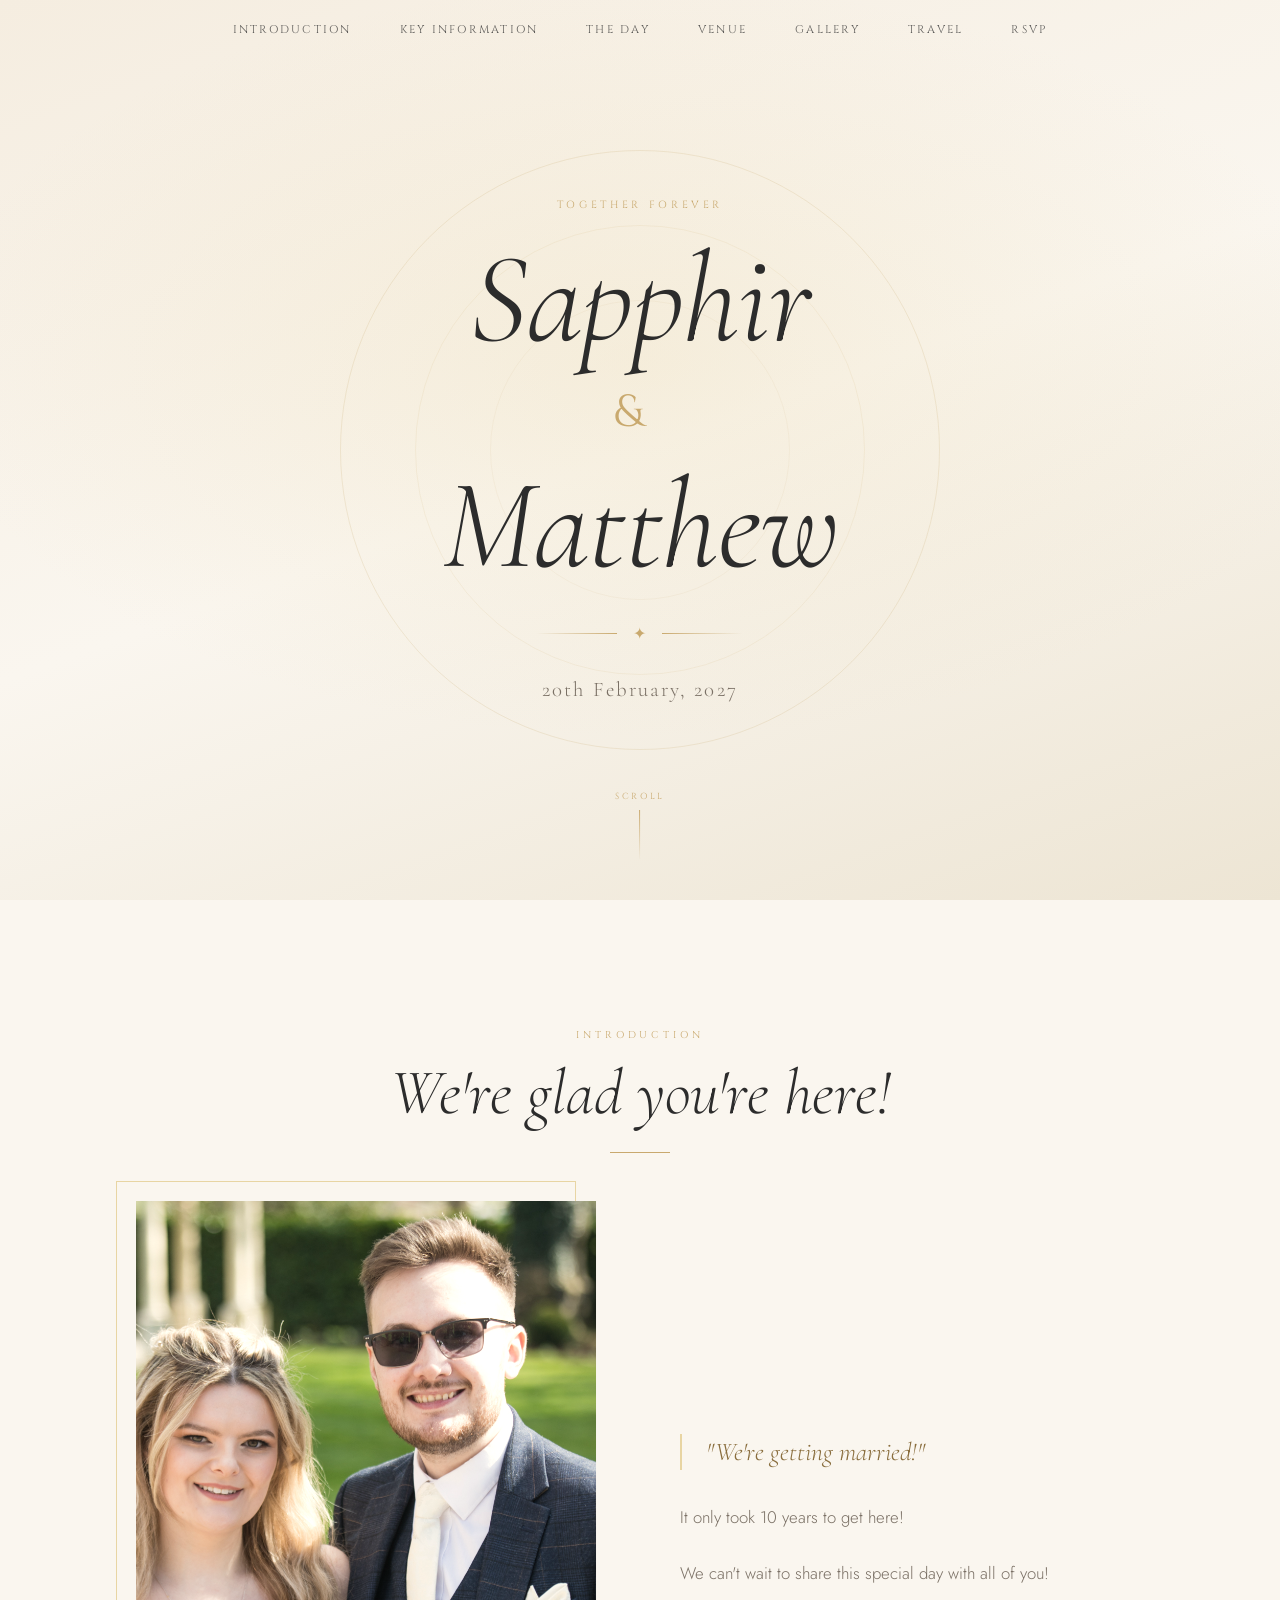
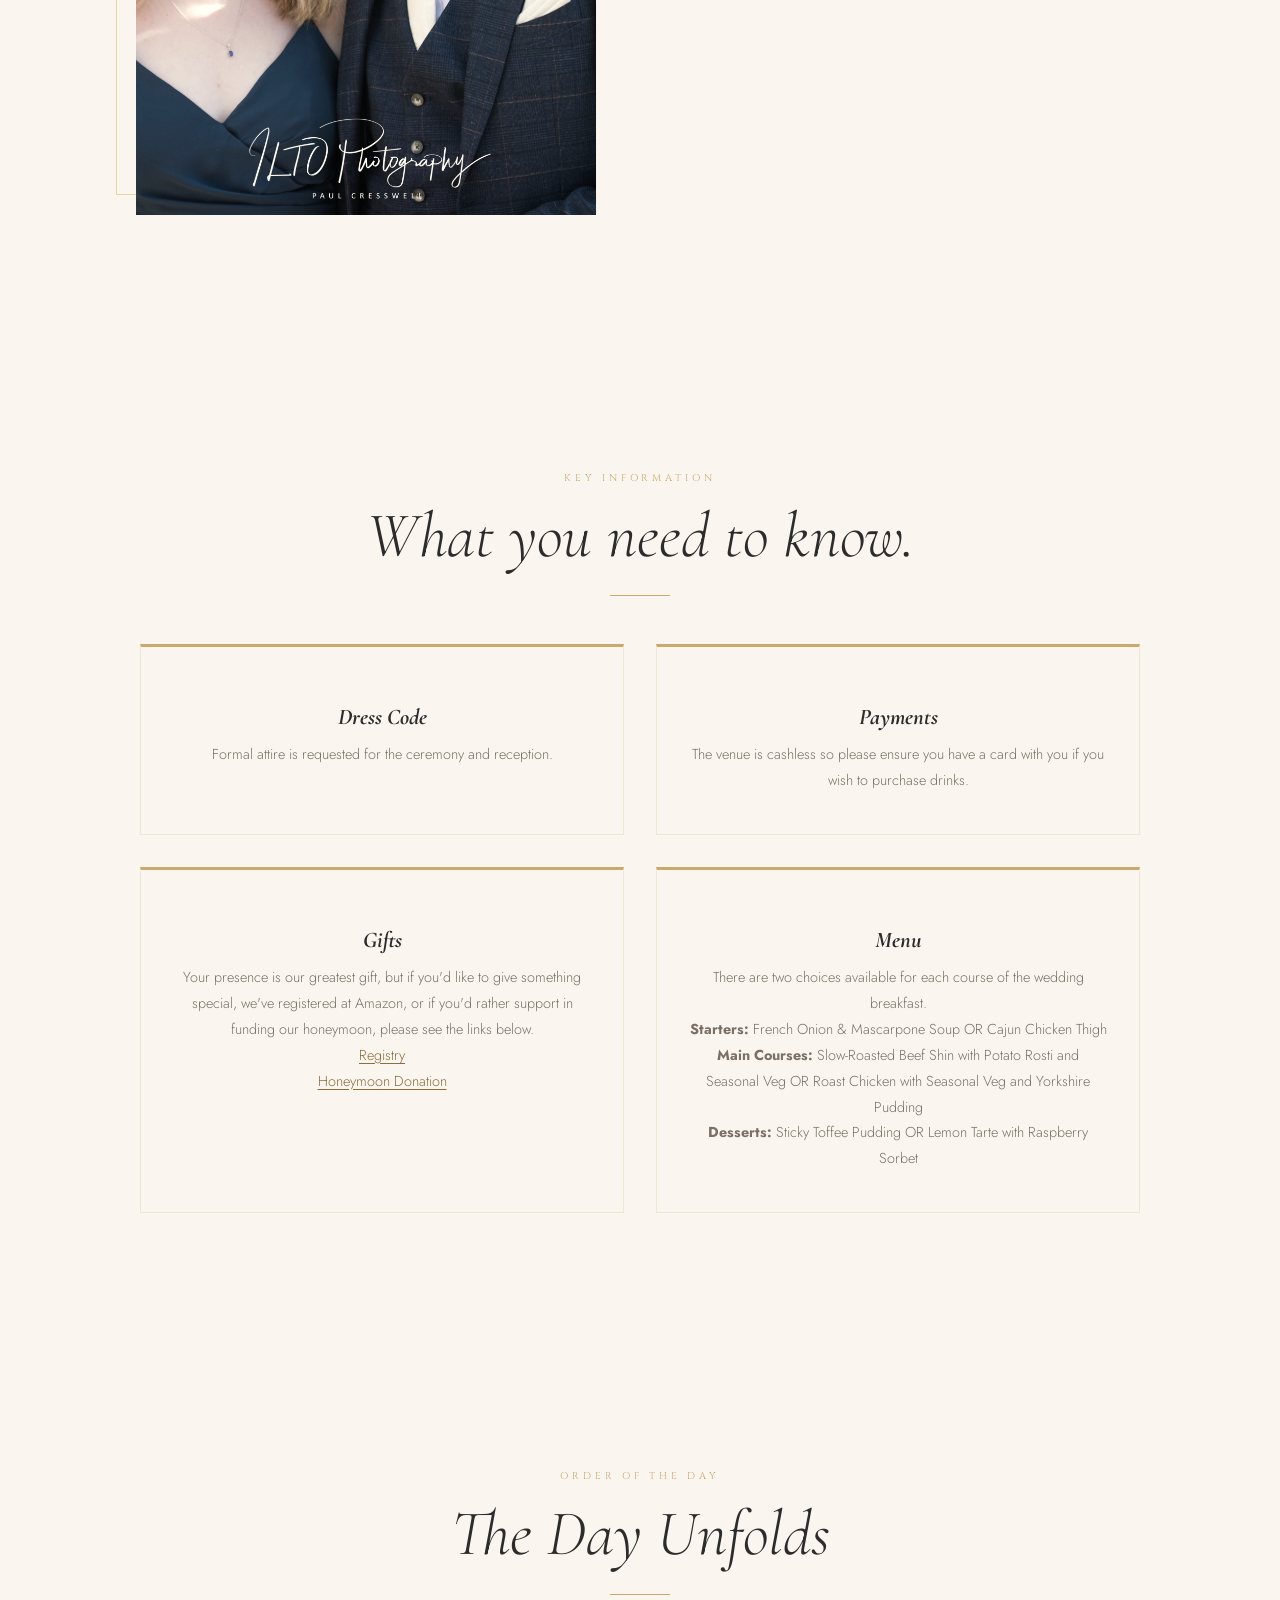
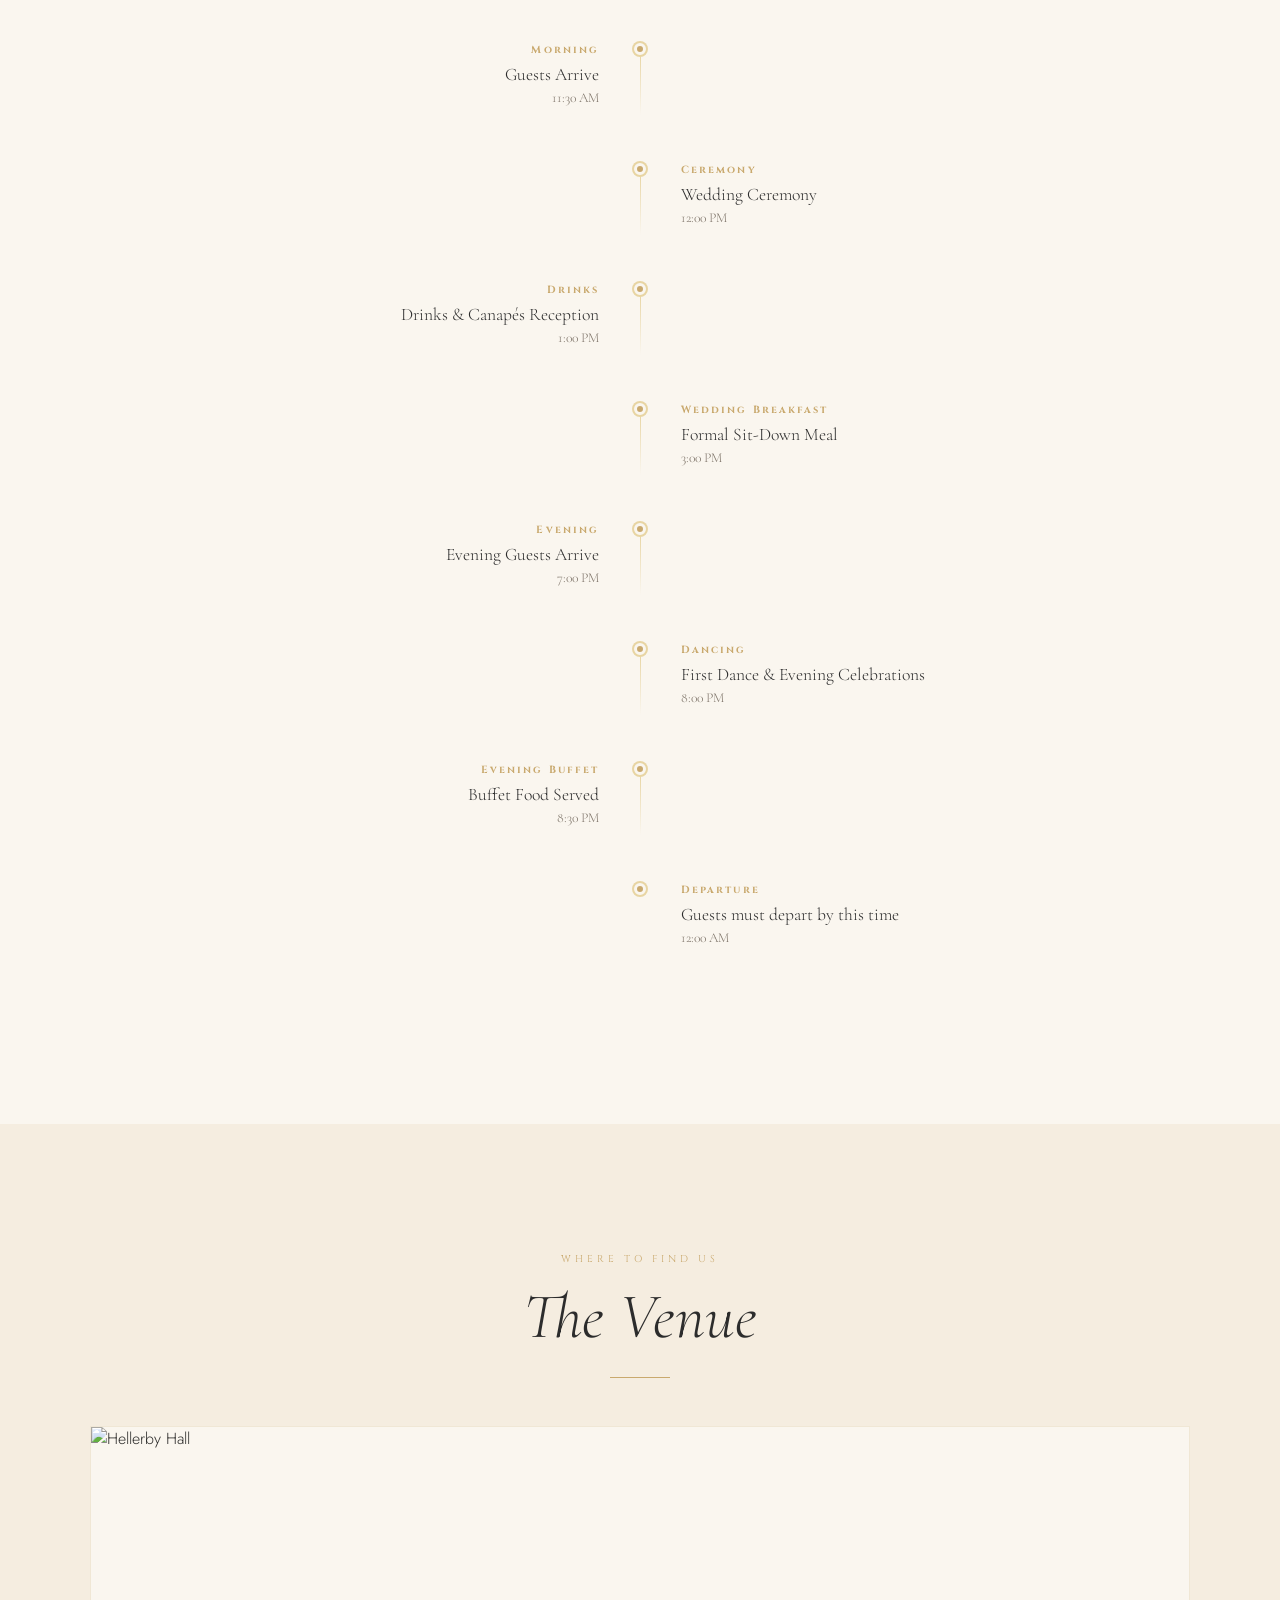
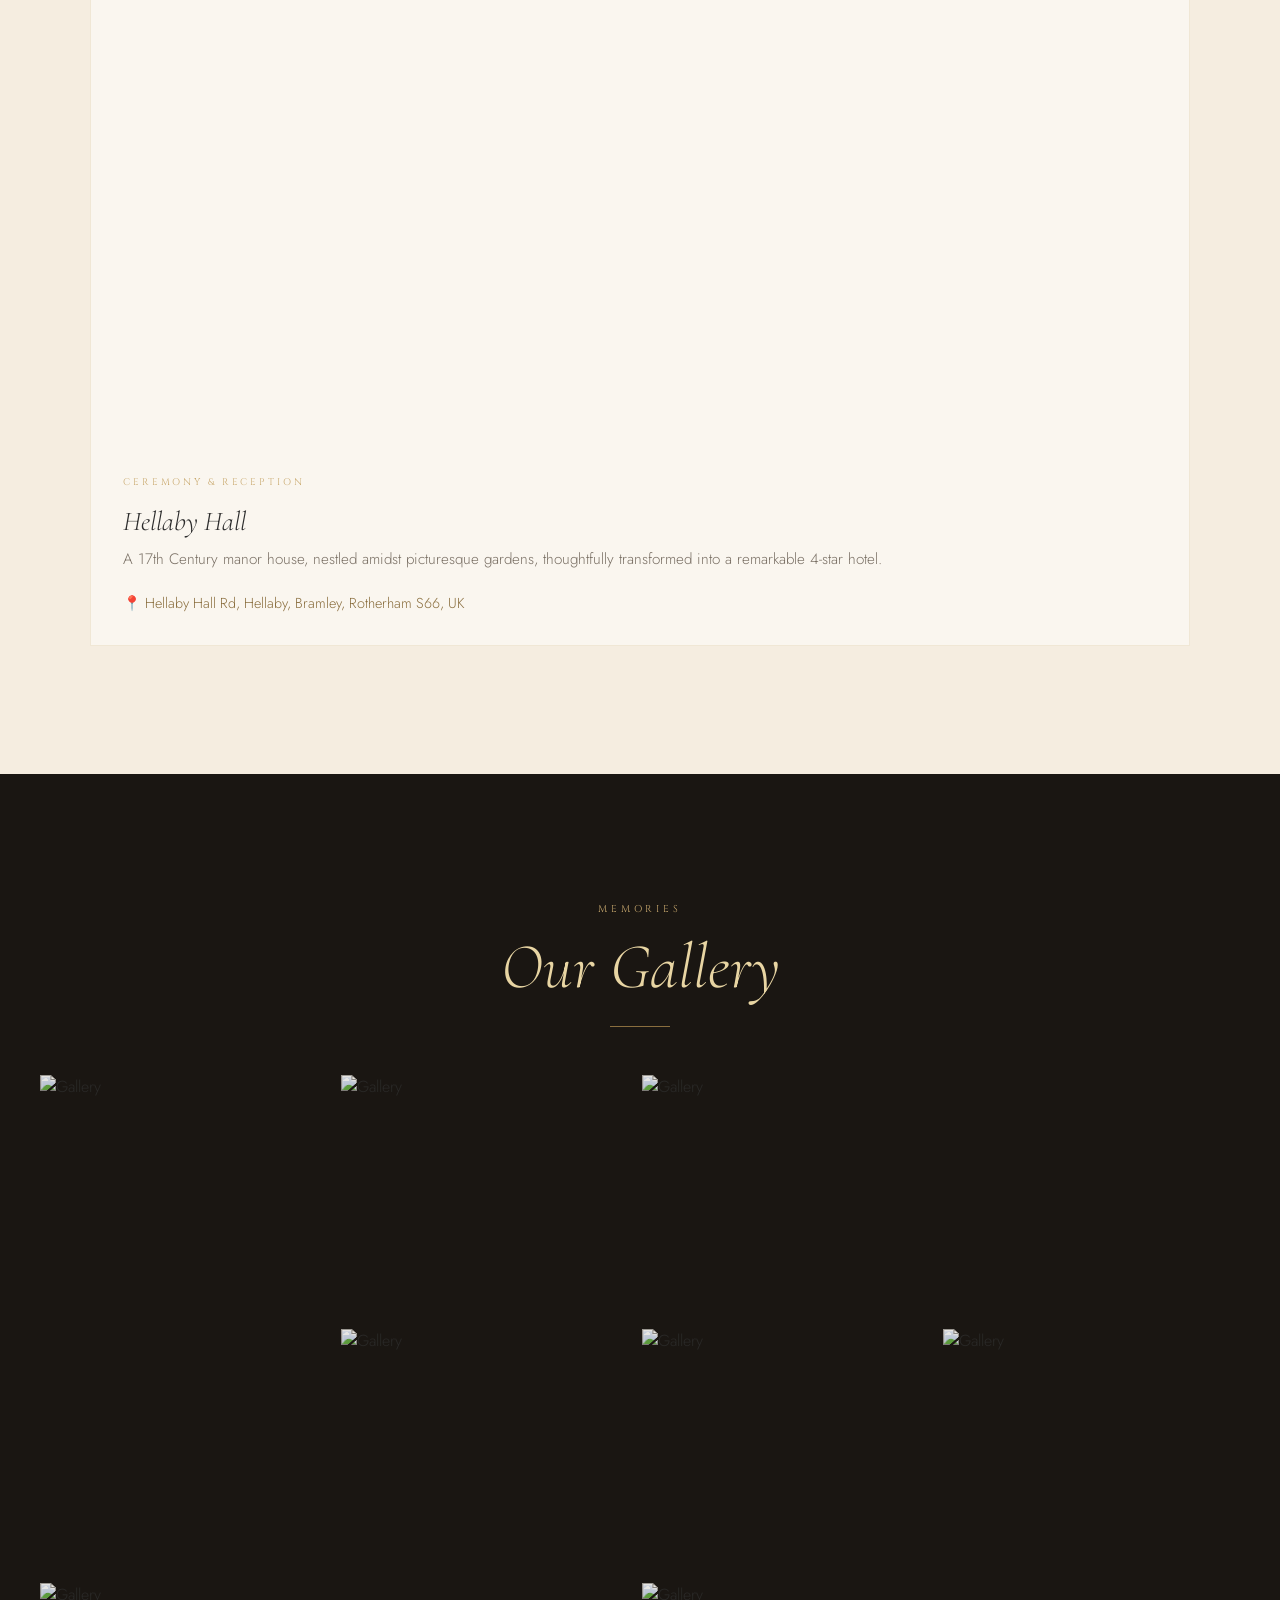
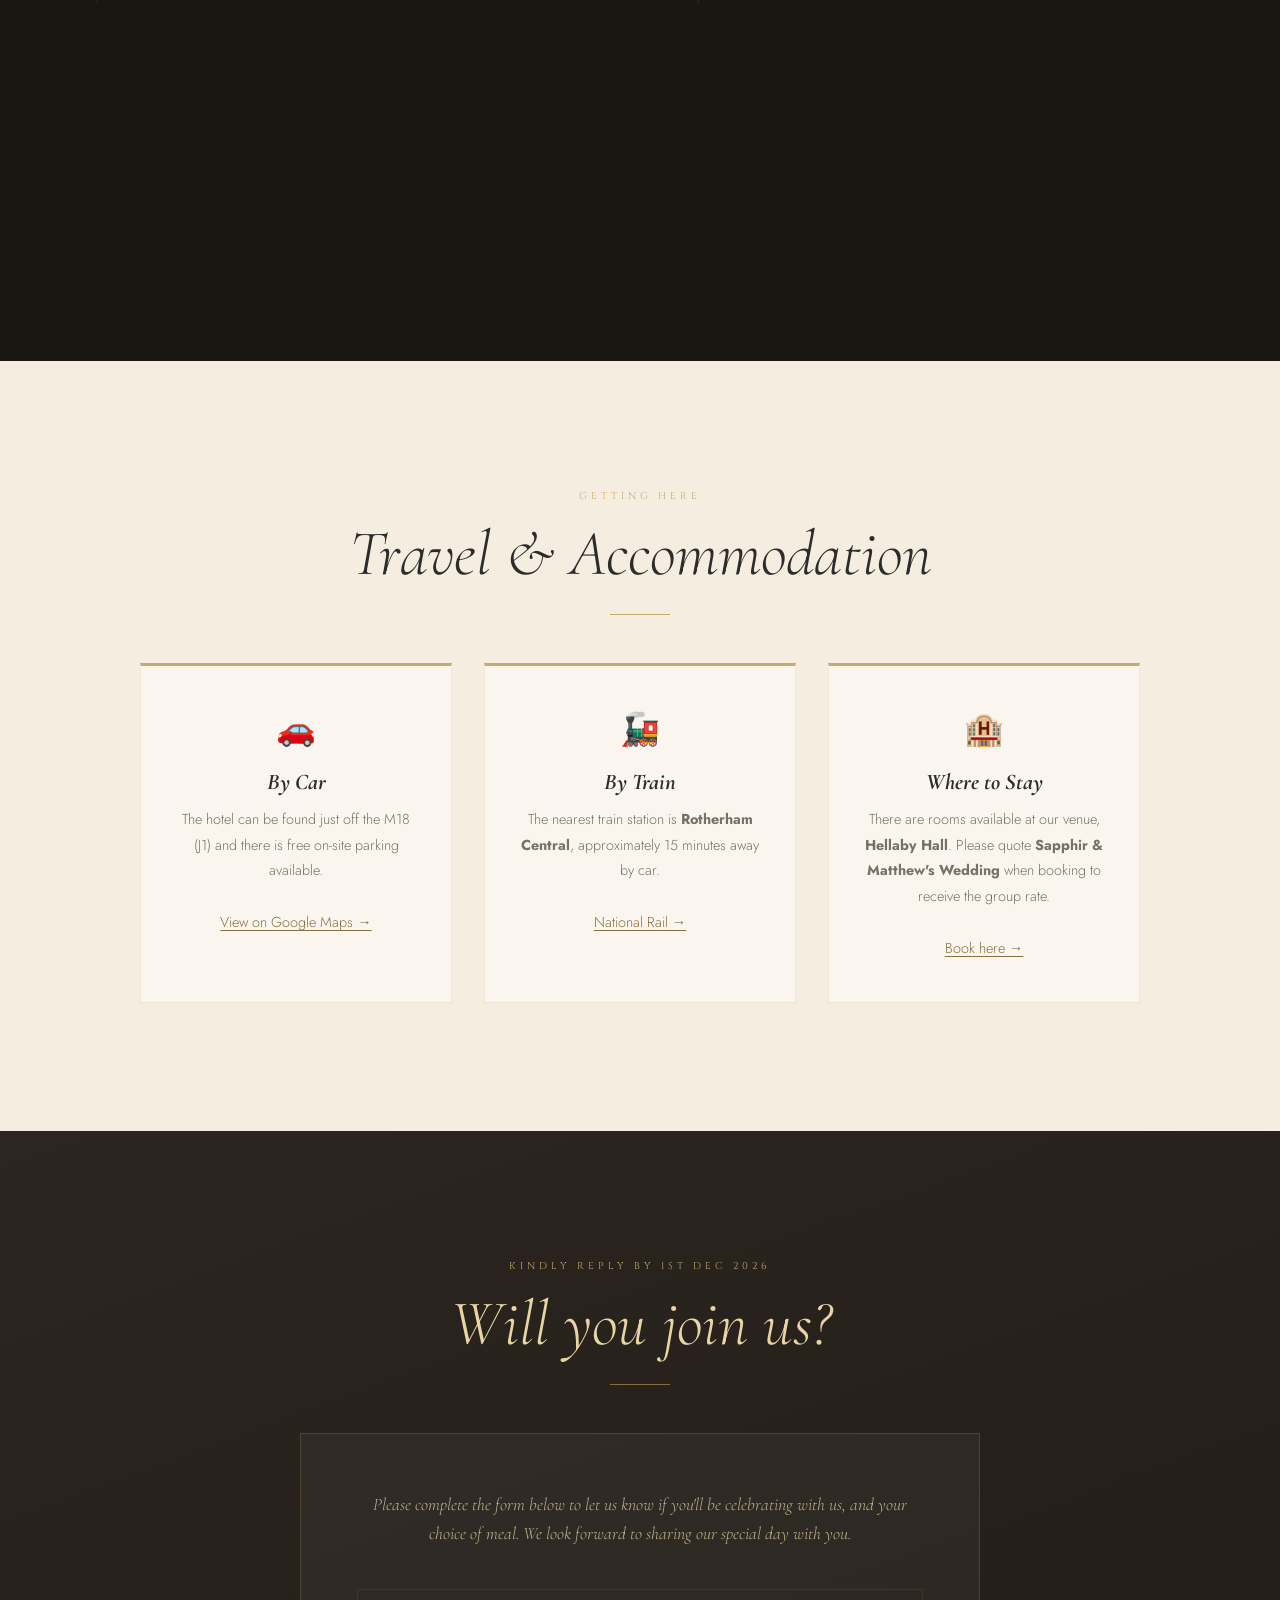
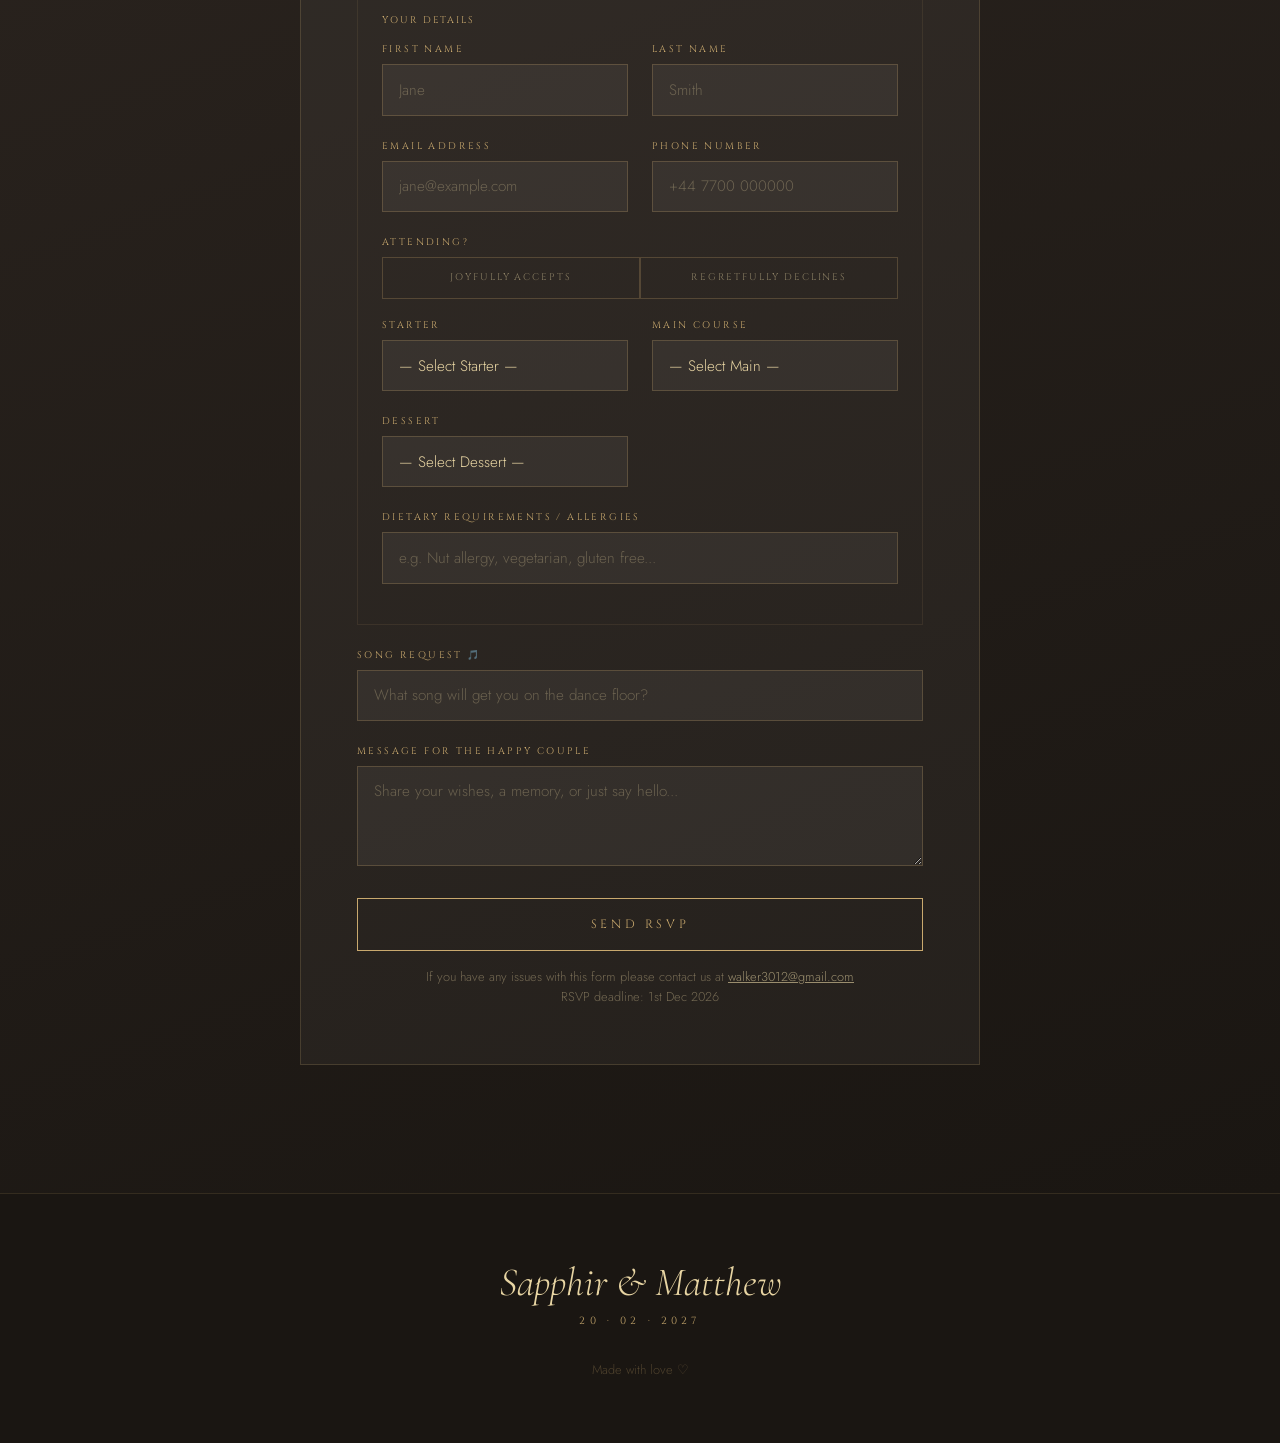
==== index.html @ 85a48ec3 "fix" ====
<!DOCTYPE html>
<html lang="en">
<head>
  <meta charset="UTF-8" />
  <meta name="viewport" content="width=device-width, initial-scale=1.0" />
  <title>Sapphir &amp; Matthew — Wedding Day</title>
  <link rel="preconnect" href="https://fonts.googleapis.com" />
  <link rel="preconnect" href="https://fonts.gstatic.com" crossorigin />
  <link href="https://fonts.googleapis.com/css2?family=Cormorant+Garamond:ital,wght@0,300;0,400;0,600;1,300;1,400&family=Cinzel:wght@400;600&family=Jost:wght@300;400&display=swap" rel="stylesheet" />
  <link rel="stylesheet" href="styles2.css" />
  <link rel="icon" type="image/png" href="images/favicon.png" />
  <script type="module" src="script2.js" defer></script>
</head>
<body>

<!-- Petal Canvas -->
<canvas id="petal-canvas"></canvas>

<!-- Lightbox -->
<div id="lightbox">
  <button id="lightbox-close">✕ Close</button>
  <img id="lightbox-img" src="" alt="" />
</div>

<!-- NAV -->
<nav id="main-nav">
  <a href="#intro">Introduction</a>
  <a href="#info">Key Information</a>
  <a href="#timeline">The Day</a>
  <a href="#venue">Venue</a>
  <a href="#gallery">Gallery</a>
  <a href="#travel">Travel</a>
  <a href="#rsvp">RSVP</a>
</nav>

<!-- HERO -->
<section id="hero">
  <div class="hero-bg"></div>
  <div class="hero-ornament"></div>
  <div class="hero-ornament"></div>
  <div class="hero-ornament"></div>
  <div class="hero-content">
    <p class="hero-date-tag">Together Forever</p>
    <h1 class="hero-names">
      Sapphir
      <span>&amp;</span>
      Matthew
    </h1>
    <div class="hero-divider"><span class="hero-divider-icon">✦</span></div>
    <p class="hero-date">20th February, 2027</p>
  </div>
  <div class="scroll-hint">
    <span>Scroll</span>
    <div class="scroll-line"></div>
  </div>
</section>

<!-- INTRODUCTION -->
<section id="intro">
  <span class="section-label reveal">Introduction</span>
  <h2 class="section-title reveal">We're glad you're here!</h2>
  <div class="section-rule reveal"></div>
  <div class="story-grid">
    <div class="story-image-wrap reveal">
      <img src="images/us.JPG" alt="Couple photo" />
    </div>
    <div class="story-text reveal">
      <blockquote class="story-quote">"We're getting married!"</blockquote>
      <p>It only took 10 years to get here!</p>
      <p>We can't wait to share this special day with all of you!</p>
    </div>
  </div>
</section>

<!-- KEY INFORMATION -->
<section id="info">
  <span class="section-label reveal">Key Information</span>
  <h2 class="section-title reveal">What you need to know.</h2>
  <div class="section-rule reveal"></div>

  <div class="info-cards2">
    <div class="info-card reveal">
      <span class="icon"></span>
      <h3>Dress Code</h3>
      <p>Formal attire is requested for the ceremony and reception.</p>
    </div>

    <div class="info-card reveal">
      <span class="icon"></span>
      <h3>Payments</h3>
      <p>The venue is cashless so please ensure you have a card with you if you wish to purchase drinks.</p>
    </div>

    <div class="info-card reveal">
      <span class="icon"></span>
      <h3>Gifts</h3>
      <p>Your presence is our greatest gift, but if you'd like to give something special, we've registered at Amazon, or if you'd rather support in funding our honeymoon, please see the links below.</p>
       <p><a href="/registry.html" class="registry-link">Registry</a></p>
       <p><a href="https://paypal.me/MathWalker" class="registry-link">Honeymoon Donation</a></p>
    </div>

    <div class="info-card reveal">
      <span class="icon"></span>
      <h3>Menu</h3>
      <p>There are two choices available for each course of the wedding breakfast.</p>
      <p><strong>Starters:</strong> French Onion & Mascarpone Soup OR Cajun Chicken Thigh</p>
      <p><strong>Main Courses:</strong> Slow-Roasted Beef Shin with Potato Rosti and Seasonal Veg OR Roast Chicken with Seasonal Veg and Yorkshire Pudding</p>
      <p><strong>Desserts:</strong> Sticky Toffee Pudding OR Lemon Tarte with Raspberry Sorbet</p>
    </div>
  </div>
</section>

<!-- TIMELINE / ORDER OF THE DAY -->
<section id="timeline">
  <span class="section-label reveal">Order of the Day</span>
  <h2 class="section-title reveal">The Day Unfolds</h2>
  <div class="section-rule reveal"></div>
  <div class="timeline-wrap">

    <div class="timeline-item reveal">
      <div class="tl-content">
        <h3>Morning</h3>
        <p>Guests Arrive</p>
        <p class="tl-time">11:30 AM</p>
      </div>
      <div class="tl-center"><div class="tl-dot"></div><div class="tl-line"></div></div>
      <div class="tl-empty"></div>
    </div>

    <div class="timeline-item reveal">
      <div class="tl-empty"></div>
      <div class="tl-center"><div class="tl-dot"></div><div class="tl-line"></div></div>
      <div class="tl-content">
        <h3>Ceremony</h3>
        <p>Wedding Ceremony</p>
        <p class="tl-time">12:00 PM</p>
      </div>
    </div>

    <div class="timeline-item reveal">
      <div class="tl-content">
        <h3>Drinks</h3>
        <p>Drinks &amp; Canapés Reception</p>
        <p class="tl-time">1:00 PM</p>
      </div>
      <div class="tl-center"><div class="tl-dot"></div><div class="tl-line"></div></div>
      <div class="tl-empty"></div>
    </div>

    <div class="timeline-item reveal">
      <div class="tl-empty"></div>
      <div class="tl-center"><div class="tl-dot"></div><div class="tl-line"></div></div>
      <div class="tl-content">
        <h3>Wedding Breakfast</h3>
        <p>Formal Sit-Down Meal</p>
        <p class="tl-time">3:00 PM</p>
      </div>
    </div>

    <div class="timeline-item reveal">
      <div class="tl-content">
        <h3>Evening</h3>
        <p>Evening Guests Arrive</p>
        <p class="tl-time">7:00 PM</p>
      </div>
      <div class="tl-center"><div class="tl-dot"></div><div class="tl-line"></div></div>
      <div class="tl-empty"></div>
    </div>

    <div class="timeline-item reveal">
      <div class="tl-empty"></div>
      <div class="tl-center"><div class="tl-dot"></div><div class="tl-line"></div></div>
      <div class="tl-content">
        <h3>Dancing</h3>
        <p>First Dance &amp; Evening Celebrations</p>
        <p class="tl-time">8:00 PM</p>
      </div>
    </div>

    <div class="timeline-item reveal">
      <div class="tl-content">
        <h3>Evening Buffet</h3>
        <p>Buffet Food Served</p>
        <p class="tl-time">8:30 PM</p>
      </div>
      <div class="tl-center"><div class="tl-dot"></div><div class="tl-line"></div></div>
      <div class="tl-empty"></div>
    </div>

    <div class="timeline-item reveal">
      <div class="tl-empty"></div>
      <div class="tl-center"><div class="tl-dot"></div></div>
      <div class="tl-content">
        <h3>Departure</h3>
        <p>Guests must depart by this time</p>
        <p class="tl-time">12:00 AM</p>
      </div>
    </div>

  </div>
</section>

<!-- VENUE -->
<section id="venue">
  <span class="section-label reveal">Where to Find Us</span>
  <h2 class="section-title reveal">The Venue</h2>
  <div class="section-rule reveal"></div>
  <div class="venue-grid">
    <div class="venue-card reveal">
      <img src="https://static.wixstatic.com/media/e95dd4_90025728590f47f1a8082e63bdbc4568~mv2.jpg/v1/fill/w_735,h_1406,al_c,q_85,usm_0.66_1.00_0.01,enc_avif,quality_auto/e95dd4_90025728590f47f1a8082e63bdbc4568~mv2.jpg" alt="Hellerby Hall" />
      <div class="venue-card-body">
        <span class="venue-tag">Ceremony &amp; Reception</span>
        <h3>Hellaby Hall</h3>
        <p>A 17th Century manor house, nestled amidst picturesque gardens, thoughtfully transformed into a remarkable 4-star hotel.</p>
        <div class="venue-address">📍 Hellaby Hall Rd, Hellaby, Bramley, Rotherham S66, UK</div>
      </div>
    </div>
  </div>
</section>


<!-- GALLERY -->
<section id="gallery">
  <span class="section-label reveal">Memories</span>
  <h2 class="section-title reveal">Our Gallery</h2>
  <div class="section-rule reveal" style="background:var(--gold-dark);"></div>
  <div class="gallery-grid">
    <div class="gallery-item tall" data-src="https://images.unsplash.com/photo-1519741347686-c1e0aadf4611?w=800&q=85">
      <img src="https://images.unsplash.com/photo-1519741347686-c1e0aadf4611?w=600&q=75" alt="Gallery" loading="lazy" />
    </div>
    <div class="gallery-item" data-src="https://images.unsplash.com/photo-1465495976277-4387d4b0b4c6?w=800&q=85">
      <img src="https://images.unsplash.com/photo-1465495976277-4387d4b0b4c6?w=400&q=75" alt="Gallery" loading="lazy" />
    </div>
    <div class="gallery-item wide" data-src="https://images.unsplash.com/photo-1522673607200-164d1b6ce486?w=1000&q=85">
      <img src="https://images.unsplash.com/photo-1522673607200-164d1b6ce486?w=700&q=75" alt="Gallery" loading="lazy" />
    </div>
    <div class="gallery-item" data-src="https://images.unsplash.com/photo-1511285560929-80b456fea0bc?w=800&q=85">
      <img src="https://images.unsplash.com/photo-1511285560929-80b456fea0bc?w=400&q=75" alt="Gallery" loading="lazy" />
    </div>
    <div class="gallery-item" data-src="https://images.unsplash.com/photo-1537633552985-df8429e8048b?w=800&q=85">
      <img src="https://images.unsplash.com/photo-1537633552985-df8429e8048b?w=400&q=75" alt="Gallery" loading="lazy" />
    </div>
    <div class="gallery-item tall" data-src="https://images.unsplash.com/photo-1529636798458-92182e662485?w=800&q=85">
      <img src="https://images.unsplash.com/photo-1529636798458-92182e662485?w=600&q=75" alt="Gallery" loading="lazy" />
    </div>
    <div class="gallery-item wide" data-src="https://images.unsplash.com/photo-1606216794074-735e91aa2c92?w=1000&q=85">
      <img src="https://images.unsplash.com/photo-1606216794074-735e91aa2c92?w=700&q=75" alt="Gallery" loading="lazy" />
    </div>
    <div class="gallery-item" data-src="https://images.unsplash.com/photo-1550005809-91ad75fb315f?w=800&q=85">
      <img src="https://images.unsplash.com/photo-1550005809-91ad75fb315f?w=400&q=75" alt="Gallery" loading="lazy" />
    </div>
  </div>
</section>

<!-- TRAVEL & STAY -->
<section id="travel">
  <span class="section-label reveal">Getting Here</span>
  <h2 class="section-title reveal">Travel &amp; Accommodation</h2>
  <div class="section-rule reveal"></div>
  <div class="info-cards">
    <div class="info-card reveal">
      <span class="icon">🚗</span>
      <h3>By Car</h3>
      <p>The hotel can be found just off the M18 (J1) and there is free on-site parking available.</p>
      <p><br /><a href="https://maps.app.goo.gl/EjJSj2B9nMqCHKqh7" target="_blank" rel="noopener noreferrer">View on Google Maps →</a></p>
    </div>
    <div class="info-card reveal">
      <span class="icon">🚂</span>
      <h3>By Train</h3>
      <p>The nearest train station is <strong>Rotherham Central</strong>, approximately 15 minutes away by car.</p>
      <p><br /><a href="https://www.nationalrail.co.uk/" target="_blank" rel="noopener noreferrer">National Rail →</a></p>
    </div>
    <div class="info-card reveal">
      <span class="icon">🏨</span>
      <h3>Where to Stay</h3>
      <p>There are rooms available at our venue, <strong>Hellaby Hall</strong>. Please quote <strong>Sapphir &amp; Matthew's Wedding</strong> when booking to receive the group rate.</p>
      <p><br /><a href="https://www.hellabyhallhotel.co.uk/" target="_blank" rel="noopener noreferrer">Book here →</a></p>
    </div>
  </div>
</section>

<!-- RSVP -->
<section id="rsvp">
  <span class="section-label reveal">Kindly Reply By 1st Dec 2026</span>
  <h2 class="section-title reveal">Will you join us?</h2>
  <div class="section-rule reveal" style="background:var(--gold-dark);"></div>

  <div class="rsvp-form-wrap reveal">
    <p class="rsvp-intro">Please complete the form below to let us know if you'll be celebrating with us, and your choice of meal. We look forward to sharing our special day with you.</p>

    <!-- SUCCESS MESSAGE (shown after submit) -->
    <div id="rsvp-success">
      <h3>Thank you so much!</h3>
      <p>Your RSVP has been received. We cannot wait to celebrate with you.<br /><br />We'll be in touch with any further details closer to the day.</p>
    </div>

    <!--
      =====================================================================
      FORMSPREE SETUP
      =====================================================================
    -->
    <form id="rsvp-form" action="https://formspree.io/f/mojnnevz" method="POST">

      <!-- Primary Guest -->
      <div class="guest-rows" id="guest-rows">
        <div class="guest-row" id="guest-1">
          <p class="guest-row-title">YOUR DETAILS</p>
          <div class="form-row">
            <div class="form-group">
              <label for="first_name">First Name</label>
              <input type="text" id="first_name" name="first_name" placeholder="Jane" required />
            </div>
            <div class="form-group">
              <label for="last_name">Last Name</label>
              <input type="text" id="last_name" name="last_name" placeholder="Smith" required />
            </div>
          </div>

          <div class="form-row">
            <div class="form-group">
              <label for="email">Email Address</label>
              <input type="email" id="email" name="email" placeholder="jane@example.com" required />
            </div>
            <div class="form-group">
              <label for="phone">Phone Number</label>
              <input type="tel" id="phone" name="phone" placeholder="+44 7700 000000" />
            </div>
          </div>

          <div class="form-group" style="margin-bottom:1.25rem;">
            <label>Attending?</label>
            <div class="radio-group">
              <input type="radio" id="attending_yes" name="attending" value="Yes" required />
              <label for="attending_yes">Joyfully Accepts</label>
              <input type="radio" id="attending_no" name="attending" value="No" />
              <label for="attending_no">Regretfully Declines</label>
            </div>
          </div>

          <div class="form-row" id="meal-section-1">
            <div class="form-group">
              <label for="starter_1">Starter</label>
              <select id="starter_1" name="guest_1_starter">
                <option value="">— Select Starter —</option>
                <option value="Soup">French Onion & Mascarpone Soup</option>
                <option value="Prawn">Cajun Chicken Thigh</option>
              </select>
            </div>
            <div class="form-group">
              <label for="main_1">Main Course</label>
              <select id="main_1" name="guest_1_main">
                <option value="">— Select Main —</option>
                <option value="Beef">Slow-Roasted Beef Shin with Potato Rosti and Seasonal Veg</option>
                <option value="Chicken">Roast Chicken with Seasonal Veg and Yorkshire Pudding</option>
              </select>
            </div>
            <div class="form-group">
              <label for="dessert_1">Dessert</label>
              <select id="dessert_1" name="guest_1_dessert">
                <option value="">— Select Dessert —</option>
                <option value="Sticky Toffe Pudding">Sticky Toffee Pudding</option>
                <option value="Trio of Desserts">Trio of Desserts</option>
              </select>
            </div>
          </div>

          <div class="form-group" style="margin-bottom:1rem;">
            <label for="dietary_1">Dietary Requirements / Allergies</label>
            <input type="text" id="dietary_1" name="guest_1_dietary" placeholder="e.g. Nut allergy, vegetarian, gluten free..." />
          </div>
        </div>
      </div>

      <!-- Add Another Guest   
      <button type="button" class="btn-add-guest" id="btn-add-guest">+ Add Additional Guest</button>  -->

      <!-- Additional info -->
      <div class="form-group" style="margin-bottom:1.5rem;">
        <label for="song">Song Request 🎵</label>
        <input type="text" id="song" name="song_request" placeholder="What song will get you on the dance floor?" />
      </div>

      <div class="form-group" style="margin-bottom:2rem;">
        <label for="message">Message for the Happy Couple</label>
        <textarea id="message" name="message" placeholder="Share your wishes, a memory, or just say hello..."></textarea>
      </div>

      <button type="submit" class="submit-btn"><span>Send RSVP</span></button>
      <p class="form-note">
        If you have any issues with this form please contact us at <a href="mailto:walker3012@gmail.com">walker3012@gmail.com</a><br />
        RSVP deadline: 1st Dec 2026
      </p>
    </form>
  </div>
</section>

<!-- FOOTER -->
<footer>
  <p class="footer-names">Sapphir &amp; Matthew</p>
  <p class="footer-date">20 · 02 · 2027</p>
  <p>Made with love ♡</p>
</footer>

</body>
</html>
---- styles2.css ----
/* ============================================================
       CSS VARIABLES & RESET
    ============================================================ */
    :root {
      --gold: #c9a96e;
      --gold-light: #e8d5a3;
      --gold-dark: #8a6e3e;
      --cream: #faf6ef;
      --ivory: #f5ede0;
      --charcoal: #2c2c2c;
      --warm-grey: #7a7065;
      --blush: #e8c9b8;
      --petal: #d4a8a8;
      --deep: #1a1612;
    }
    *, *::before, *::after { box-sizing: border-box; margin: 0; padding: 0; }
    html { scroll-behavior: smooth; }
    body {
      background: var(--cream);
      color: var(--charcoal);
      font-family: 'Jost', sans-serif;
      font-weight: 300;
      overflow-x: hidden;
    }
    ::selection { background: var(--gold-light); color: var(--deep); }

    /* ============================================================
       CANVAS PETAL OVERLAY
    ============================================================ */
    #petal-canvas {
      position: fixed;
      top: 0; left: 0;
      width: 100%; height: 100%;
      pointer-events: none;
      z-index: 0;
      opacity: 0.45;
    }

    /* ============================================================
       NAV
    ============================================================ */
    nav {
      position: fixed;
      top: 0; left: 0; right: 0;
      z-index: 100;
      display: flex;
      justify-content: center;
      align-items: center;
      gap: 3rem;
      padding: 1.4rem 2rem;
      transition: background 0.4s, backdrop-filter 0.4s;
    }
    nav.scrolled {
      background: rgba(250, 246, 239, 0.92);
      backdrop-filter: blur(12px);
      border-bottom: 1px solid rgba(201, 169, 110, 0.25);
    }
    nav a {
      font-family: 'Cinzel', serif;
      font-size: 0.7rem;
      letter-spacing: 0.2em;
      text-transform: uppercase;
      color: var(--charcoal);
      text-decoration: none;
      opacity: 0.75;
      transition: opacity 0.3s, color 0.3s;
    }
    nav a:hover { opacity: 1; color: var(--gold-dark); }

    /* ============================================================
       HERO
    ============================================================ */
    #hero {
      position: relative;
      height: 100vh;
      display: flex;
      flex-direction: column;
      align-items: center;
      justify-content: center;
      overflow: hidden;
    }
    .hero-bg {
      position: absolute;
      inset: 0;
      background:
        radial-gradient(ellipse 80% 60% at 50% 40%, rgba(232, 213, 163, 0.25) 0%, transparent 70%),
        linear-gradient(160deg, var(--ivory) 0%, var(--cream) 50%, #ede5d4 100%);
      z-index: 1;
    }
    .hero-ornament {
      position: absolute;
      width: 600px;
      height: 600px;
      border-radius: 50%;
      border: 1px solid rgba(201, 169, 110, 0.2);
      z-index: 1;
    }
    .hero-ornament:nth-child(2) { width: 450px; height: 450px; border-color: rgba(201,169,110,0.12); }
    .hero-ornament:nth-child(3) { width: 300px; height: 300px; border-color: rgba(201,169,110,0.09); }
    .hero-content {
      position: relative;
      z-index: 2;
      text-align: center;
      padding: 2rem;
    }
    .hero-date-tag {
      font-family: 'Cinzel', serif;
      font-size: 0.65rem;
      letter-spacing: 0.35em;
      text-transform: uppercase;
      color: var(--gold);
      margin-bottom: 1.5rem;
      opacity: 0;
      animation: fadeUp 1s ease 0.3s forwards;
    }
    .hero-names {
      font-family: 'Cormorant Garamond', serif;
      font-size: clamp(4rem, 10vw, 8.5rem);
      font-weight: 300;
      font-style: italic;
      line-height: 1;
      color: var(--charcoal);
      letter-spacing: -0.01em;
      opacity: 0;
      animation: fadeUp 1.2s ease 0.5s forwards;
    }
    .hero-names span {
      display: block;
      font-size: 0.35em;
      font-style: normal;
      font-weight: 400;
      font-family: 'Cinzel', serif;
      letter-spacing: 0.5em;
      color: var(--gold);
      margin: 0.6em 0;
      text-transform: uppercase;
    }
    .hero-divider {
      display: flex;
      align-items: center;
      gap: 1rem;
      justify-content: center;
      margin: 2rem auto;
      opacity: 0;
      animation: fadeUp 1s ease 0.9s forwards;
    }
    .hero-divider::before,
    .hero-divider::after {
      content: '';
      width: 80px;
      height: 1px;
      background: linear-gradient(90deg, transparent, var(--gold));
    }
    .hero-divider::after { background: linear-gradient(90deg, var(--gold), transparent); }
    .hero-divider-icon { color: var(--gold); font-size: 1rem; }
    .hero-date {
      font-family: 'Cormorant Garamond', serif;
      font-size: 1.3rem;
      font-weight: 300;
      letter-spacing: 0.1em;
      color: var(--warm-grey);
      opacity: 0;
      animation: fadeUp 1s ease 1.1s forwards;
    }
    .scroll-hint {
      position: absolute;
      bottom: 2.5rem;
      left: 50%;
      transform: translateX(-50%);
      z-index: 2;
      display: flex;
      flex-direction: column;
      align-items: center;
      gap: 0.5rem;
      opacity: 0;
      animation: fadeIn 1s ease 2s forwards;
    }
    .scroll-hint span {
      font-family: 'Cinzel', serif;
      font-size: 0.55rem;
      letter-spacing: 0.3em;
      text-transform: uppercase;
      color: var(--gold);
    }
    .scroll-line {
      width: 1px;
      height: 50px;
      background: linear-gradient(to bottom, var(--gold), transparent);
      animation: scrollPulse 2s ease-in-out infinite;
    }

    /* ============================================================
       SECTION BASE
    ============================================================ */
    section {
      position: relative;
      z-index: 2;
      padding: 8rem 2rem;
    }
    .section-label {
      font-family: 'Cinzel', serif;
      font-size: 0.62rem;
      letter-spacing: 0.4em;
      text-transform: uppercase;
      color: var(--gold);
      text-align: center;
      display: block;
      margin-bottom: 1rem;
    }
    .section-title {
      font-family: 'Cormorant Garamond', serif;
      font-size: clamp(2.5rem, 5vw, 4rem);
      font-weight: 300;
      font-style: italic;
      text-align: center;
      color: var(--charcoal);
      line-height: 1.1;
      margin-bottom: 1.5rem;
    }
    .section-rule {
      width: 60px;
      height: 1px;
      background: var(--gold);
      margin: 0 auto 3rem;
    }
    .reveal {
      opacity: 0;
      transform: translateY(40px);
      transition: opacity 0.9s ease, transform 0.9s ease;
    }
    .reveal.visible {
      opacity: 1;
      transform: translateY(0);
    }

    /* Story image — slides in from the left, slides back out when scrolled away 
    .story-image-wrap.reveal {
      transform: translateX(-80px);
      opacity: 0;
      transition: opacity 0.85s ease, transform 0.85s cubic-bezier(0.25, 0.8, 0.25, 1);
    }
    .story-image-wrap.reveal.visible {
      transform: translateX(0);
      opacity: 1;
    } */

    /* ============================================================
       OUR STORY
    ============================================================ */
    #story {
      background: var(--ivory);
    }
    .story-grid {
      display: grid;
      grid-template-columns: 1fr 1fr;
      gap: 5rem;
      max-width: 1000px;
      margin: 0 auto;
      align-items: center;
    }
    .story-image-wrap {
      position: relative;
    }
    .story-image-wrap::before {
      content: '';
      position: absolute;
      top: -20px; left: -20px;
      right: 20px; bottom: 20px;
      border: 1px solid var(--gold-light);
      z-index: 0;
    }
    .story-image-wrap img {
      width: 100%;
      aspect-ratio: 3/4;
      object-fit: cover;
      display: block;
      position: relative;
      z-index: 1;
      filter: sepia(15%) contrast(1.02);
    }
    .story-text p {
      font-size: 1.05rem;
      line-height: 1.9;
      color: var(--warm-grey);
      margin-bottom: 1.5rem;
    }
    .story-text .story-quote {
      font-family: 'Cormorant Garamond', serif;
      font-style: italic;
      font-size: 1.6rem;
      color: var(--gold-dark);
      line-height: 1.4;
      margin: 2rem 0;
      padding-left: 1.5rem;
      border-left: 2px solid var(--gold-light);
    }

    /* ============================================================
       TIMELINE
    ============================================================ */
    #timeline { background: var(--cream); }
    .timeline-wrap {
      max-width: 700px;
      margin: 0 auto;
    }
    .timeline-item {
      display: grid;
      grid-template-columns: 1fr 50px 1fr;
      gap: 0 1rem;
      margin-bottom: 3rem;
      align-items: start;
    }
    .timeline-item:nth-child(odd) .tl-content { grid-column: 1; text-align: right; }
    .timeline-item:nth-child(odd) .tl-empty  { grid-column: 3; }
    .timeline-item:nth-child(even) .tl-content { grid-column: 3; text-align: left; }
    .timeline-item:nth-child(even) .tl-empty  { grid-column: 1; }
    .tl-center {
      grid-column: 2;
      grid-row: 1;
      display: flex;
      flex-direction: column;
      align-items: center;
      gap: 0;
    }
    .tl-dot {
      width: 12px;
      height: 12px;
      border-radius: 50%;
      background: var(--gold);
      border: 3px solid var(--cream);
      box-shadow: 0 0 0 2px var(--gold-light);
      flex-shrink: 0;
    }
    .tl-line {
      width: 1px;
      flex: 1;
      min-height: 60px;
      background: linear-gradient(to bottom, var(--gold-light), transparent);
    }
    .tl-content h3 {
      font-family: 'Cinzel', serif;
      font-size: 0.65rem;
      letter-spacing: 0.2em;
      color: var(--gold);
      margin-bottom: 0.3rem;
    }
    .tl-content p {
      font-family: 'Cormorant Garamond', serif;
      font-size: 1.1rem;
      color: var(--charcoal);
      line-height: 1.5;
    }
    .tl-content .tl-time {
      font-size: 0.85rem;
      color: var(--warm-grey);
    }

    /* ============================================================
       VENUE
    ============================================================ */
    #venue { background: var(--ivory); }
    .venue-grid {
      display: grid;
      grid-template-columns: 1fr;
      gap: 3rem;
      max-width: 1100px;
      margin: 0 auto;
    }
    .venue-card {
      position: relative;
      overflow: hidden;
      background: var(--cream);
      border: 1px solid rgba(201,169,110,0.2);
    }
    .venue-card img {
      width: 100%;
      aspect-ratio: 16/9;
      object-fit: cover;
      display: block;
      transition: transform 0.7s ease;
      filter: sepia(10%) brightness(1.02);
    }
    .venue-card:hover img { transform: scale(1.04); }
    .venue-card-body {
      padding: 2rem;
    }
    .venue-card-body h3 {
      font-family: 'Cormorant Garamond', serif;
      font-size: 1.7rem;
      font-style: italic;
      font-weight: 300;
      margin-bottom: 0.5rem;
    }
    .venue-card-body .venue-tag {
      font-family: 'Cinzel', serif;
      font-size: 0.6rem;
      letter-spacing: 0.3em;
      color: var(--gold);
      text-transform: uppercase;
      margin-bottom: 1rem;
      display: block;
    }
    .venue-card-body p {
      font-size: 0.95rem;
      color: var(--warm-grey);
      line-height: 1.8;
    }
    .venue-card-body .venue-address {
      display: flex;
      align-items: flex-start;
      gap: 0.5rem;
      margin-top: 1.2rem;
      font-size: 0.9rem;
      color: var(--gold-dark);
    }

    /* ============================================================
       WEDDING PARTY
    ============================================================ */
    #party { background: var(--cream); }
    .party-grid {
      display: flex;
      flex-wrap: wrap;
      gap: 2.5rem;
      justify-content: center;
      max-width: 1000px;
      margin: 0 auto;
    }
    .party-card {
      text-align: center;
      width: 180px;
      opacity: 0;
      transform: translateY(30px);
      transition: opacity 0.8s ease, transform 0.8s ease;
    }
    .party-card.visible { opacity: 1; transform: translateY(0); }
    .party-avatar {
      width: 140px;
      height: 140px;
      border-radius: 50%;
      object-fit: cover;
      display: block;
      margin: 0 auto 1rem;
      border: 3px solid var(--gold-light);
      filter: sepia(10%);
      transition: border-color 0.3s;
    }
    .party-card:hover .party-avatar { border-color: var(--gold); }
    .party-card h4 {
      font-family: 'Cormorant Garamond', serif;
      font-size: 1.15rem;
      font-style: italic;
      font-weight: 400;
      margin-bottom: 0.25rem;
    }
    .party-card span {
      font-family: 'Cinzel', serif;
      font-size: 0.58rem;
      letter-spacing: 0.2em;
      color: var(--gold);
      text-transform: uppercase;
    }

    /* ============================================================
       GALLERY
    ============================================================ */
    #gallery { background: var(--deep); padding: 8rem 1rem; }
    #gallery .section-title { color: var(--gold-light); }
    #gallery .section-label { color: var(--gold); }
    #gallery .section-rule { background: var(--gold-dark); }
    .gallery-grid {
      display: grid;
      grid-template-columns: repeat(4, 1fr);
      grid-auto-rows: 250px;
      gap: 4px;
      max-width: 1200px;
      margin: 0 auto;
    }
    .gallery-item {
      overflow: hidden;
      cursor: pointer;
    }
    .gallery-item.tall { grid-row: span 2; }
    .gallery-item.wide { grid-column: span 2; }
    .gallery-item img {
      width: 100%;
      height: 100%;
      object-fit: cover;
      display: block;
      transition: transform 0.6s ease, filter 0.6s ease;
      filter: sepia(15%) brightness(0.9);
    }
    .gallery-item:hover img { transform: scale(1.06); filter: sepia(5%) brightness(1); }

    /* Lightbox */
    #lightbox {
      display: none;
      position: fixed;
      inset: 0;
      background: rgba(20,16,12,0.96);
      z-index: 200;
      align-items: center;
      justify-content: center;
    }
    #lightbox.open { display: flex; }
    #lightbox img {
      max-width: 90vw;
      max-height: 90vh;
      object-fit: contain;
      border: 1px solid rgba(201,169,110,0.3);
    }
    #lightbox-close {
      position: absolute;
      top: 1.5rem; right: 2rem;
      font-family: 'Cinzel', serif;
      font-size: 0.8rem;
      letter-spacing: 0.2em;
      color: var(--gold);
      cursor: pointer;
      background: none;
      border: 1px solid rgba(201,169,110,0.4);
      padding: 0.5rem 1rem;
    }

    /* ============================================================
       TRAVEL & STAY
    ============================================================ */
    #travel { background: var(--ivory); }
    .info-cards {
      display: grid;
      grid-template-columns: repeat(3, 1fr);
      gap: 2rem;
      max-width: 1000px;
      margin: 0 auto;
    }
    .info-cards2 {
      display: grid;
      grid-template-columns: repeat(2, 1fr);
      gap: 2rem;
      max-width: 1000px;
      margin: 0 auto;
    }
    .info-card {
      padding: 2.5rem 2rem;
      background: var(--cream);
      border: 1px solid rgba(201,169,110,0.2);
      border-top: 3px solid var(--gold);
      text-align: center;
    }
    .info-card .icon {
      font-size: 2rem;
      margin-bottom: 1rem;
      display: block;
    }
    .info-card h3 {
      font-family: 'Cormorant Garamond', serif;
      font-size: 1.4rem;
      font-style: italic;
      margin-bottom: 0.75rem;
    }
    .info-card p {
      font-size: 0.9rem;
      color: var(--warm-grey);
      line-height: 1.8;
    }
    .info-card a {
      color: var(--gold-dark);
      text-decoration: underline;
      text-underline-offset: 3px;
    }

    /* ============================================================
       RSVP
    ============================================================ */
    #rsvp {
      background: linear-gradient(160deg, #2c2520 0%, var(--deep) 100%);
      padding: 8rem 2rem;
    }
    #rsvp .section-title { color: var(--gold-light); }
    #rsvp .section-label { color: var(--gold); }
    #rsvp .section-rule { background: var(--gold-dark); }
    .rsvp-form-wrap {
      max-width: 680px;
      margin: 0 auto;
      padding: 3.5rem;
      background: rgba(250,246,239,0.04);
      border: 1px solid rgba(201,169,110,0.2);
    }
    .rsvp-intro {
      font-family: 'Cormorant Garamond', serif;
      font-size: 1.1rem;
      font-style: italic;
      color: var(--gold-light);
      text-align: center;
      margin-bottom: 2.5rem;
      opacity: 0.8;
      line-height: 1.7;
    }
    .form-row {
      display: grid;
      grid-template-columns: 1fr 1fr;
      gap: 1.5rem;
      margin-bottom: 1.5rem;
    }
    .form-group {
      display: flex;
      flex-direction: column;
      gap: 0.5rem;
    }
    .form-group.full { grid-column: 1 / -1; }
    label {
      font-family: 'Cinzel', serif;
      font-size: 0.6rem;
      letter-spacing: 0.25em;
      text-transform: uppercase;
      color: var(--gold);
    }
    input, select, textarea {
      background: rgba(255,255,255,0.05);
      border: 1px solid rgba(201,169,110,0.25);
      border-radius: 0;
      padding: 0.85rem 1rem;
      color: var(--gold-light);
      font-family: 'Jost', sans-serif;
      font-size: 0.95rem;
      font-weight: 300;
      outline: none;
      transition: border-color 0.3s, background 0.3s;
      width: 100%;
      -webkit-appearance: none;
    }
    input::placeholder, textarea::placeholder { color: rgba(232,213,163,0.3); }
    input:focus, select:focus, textarea:focus {
      border-color: var(--gold);
      background: rgba(201,169,110,0.06);
    }
    select option { background: #2c2520; color: var(--cream); }
    textarea { resize: vertical; min-height: 100px; }
    .radio-group {
      display: flex;
      gap: 0;
    }
    .radio-group label {
      flex: 1;
      text-align: center;
      padding: 0.85rem;
      border: 1px solid rgba(201,169,110,0.25);
      cursor: pointer;
      font-size: 0.6rem;
      letter-spacing: 0.2em;
      color: rgba(232,213,163,0.5);
      transition: all 0.3s;
      margin: 0;
    }
    .radio-group input[type=radio] { display: none; }
    .radio-group input[type=radio]:checked + label {
      background: var(--gold);
      color: var(--deep);
      border-color: var(--gold);
    }
    .radio-group label:hover { border-color: var(--gold); color: var(--gold); }
    /* Guest rows */
    .guest-rows { margin-bottom: 1.5rem; }
    .guest-row {
      border: 1px solid rgba(201,169,110,0.1);
      padding: 1.5rem;
      margin-bottom: 1rem;
      position: relative;
    }
    .guest-row-title {
      font-family: 'Cinzel', serif;
      font-size: 0.6rem;
      letter-spacing: 0.2em;
      color: var(--gold);
      margin-bottom: 1rem;
    }
    .btn-add-guest {
      background: none;
      border: 1px dashed rgba(201,169,110,0.4);
      color: var(--gold);
      font-family: 'Cinzel', serif;
      font-size: 0.6rem;
      letter-spacing: 0.2em;
      padding: 0.7rem 1.5rem;
      cursor: pointer;
      width: 100%;
      margin-bottom: 1.5rem;
      transition: all 0.3s;
    }
    .btn-add-guest:hover { border-color: var(--gold); background: rgba(201,169,110,0.06); }
    .btn-remove-guest {
      position: absolute;
      top: 0.75rem; right: 0.75rem;
      background: none;
      border: none;
      color: rgba(201,169,110,0.4);
      font-size: 1rem;
      cursor: pointer;
      transition: color 0.2s;
    }
    .btn-remove-guest:hover { color: var(--gold); }
    .submit-btn {
      width: 100%;
      padding: 1.1rem;
      background: transparent;
      border: 1px solid var(--gold);
      color: var(--gold);
      font-family: 'Cinzel', serif;
      font-size: 0.75rem;
      letter-spacing: 0.3em;
      text-transform: uppercase;
      cursor: pointer;
      transition: all 0.4s;
      position: relative;
      overflow: hidden;
    }
    .submit-btn::before {
      content: '';
      position: absolute;
      inset: 0;
      background: var(--gold);
      transform: translateX(-100%);
      transition: transform 0.4s ease;
      z-index: 0;
    }
    .submit-btn:hover::before { transform: translateX(0); }
    .submit-btn:hover { color: var(--deep); }
    .submit-btn span { position: relative; z-index: 1; }
    .form-note {
      font-size: 0.8rem;
      color: rgba(232,213,163,0.4);
      text-align: center;
      margin-top: 1rem;
      line-height: 1.6;
    }
    .form-note a { color: rgba(232,213,163,0.6); }
    /* Success */
    #rsvp-success {
      display: none;
      text-align: center;
      padding: 3rem;
    }
    #rsvp-success h3 {
      font-family: 'Cormorant Garamond', serif;
      font-size: 2.5rem;
      font-style: italic;
      color: var(--gold-light);
      margin-bottom: 1rem;
    }
    #rsvp-success p {
      color: rgba(232,213,163,0.7);
      font-size: 1rem;
      line-height: 1.8;
    }

    /* ============================================================
       FOOTER
    ============================================================ */
    footer {
      background: var(--deep);
      padding: 4rem 2rem;
      text-align: center;
      border-top: 1px solid rgba(201,169,110,0.15);
      position: relative;
      z-index: 2;
    }
    footer .footer-names {
      font-family: 'Cormorant Garamond', serif;
      font-size: 2.5rem;
      font-style: italic;
      font-weight: 300;
      color: var(--gold-light);
      margin-bottom: 0.5rem;
    }
    footer .footer-date {
      font-family: 'Cinzel', serif;
      font-size: 0.65rem;
      letter-spacing: 0.4em;
      color: var(--gold);
      margin-bottom: 2rem;
    }
    footer p {
      font-size: 0.8rem;
      color: rgba(201,169,110,0.3);
    }
    /* ============================================================
       KEYFRAMES
    ============================================================ */
    @keyframes fadeUp {
      from { opacity: 0; transform: translateY(25px); }
      to   { opacity: 1; transform: translateY(0); }
    }
    @keyframes fadeIn {
      from { opacity: 0; }
      to   { opacity: 1; }
    }
    @keyframes scrollPulse {
      0%, 100% { opacity: 0.5; transform: scaleY(1); }
      50%       { opacity: 1;   transform: scaleY(1.3); }
    }
    /* ============================================================
       RESPONSIVE
    ============================================================ */
    @media (max-width: 900px) {
      .story-grid, .venue-grid, .info-cards { grid-template-columns: 1fr; }
      .gallery-grid { grid-template-columns: repeat(2, 1fr); }
      .gallery-item.wide { grid-column: span 1; }
      .form-row { grid-template-columns: 1fr; }
      .rsvp-form-wrap { padding: 2rem 1.5rem; }
    }
    @media (max-width: 600px) {
      nav { gap: 1.2rem; }
      nav a { font-size: 0.58rem; }
      .gallery-grid { grid-template-columns: 1fr 1fr; grid-auto-rows: 180px; }
    }
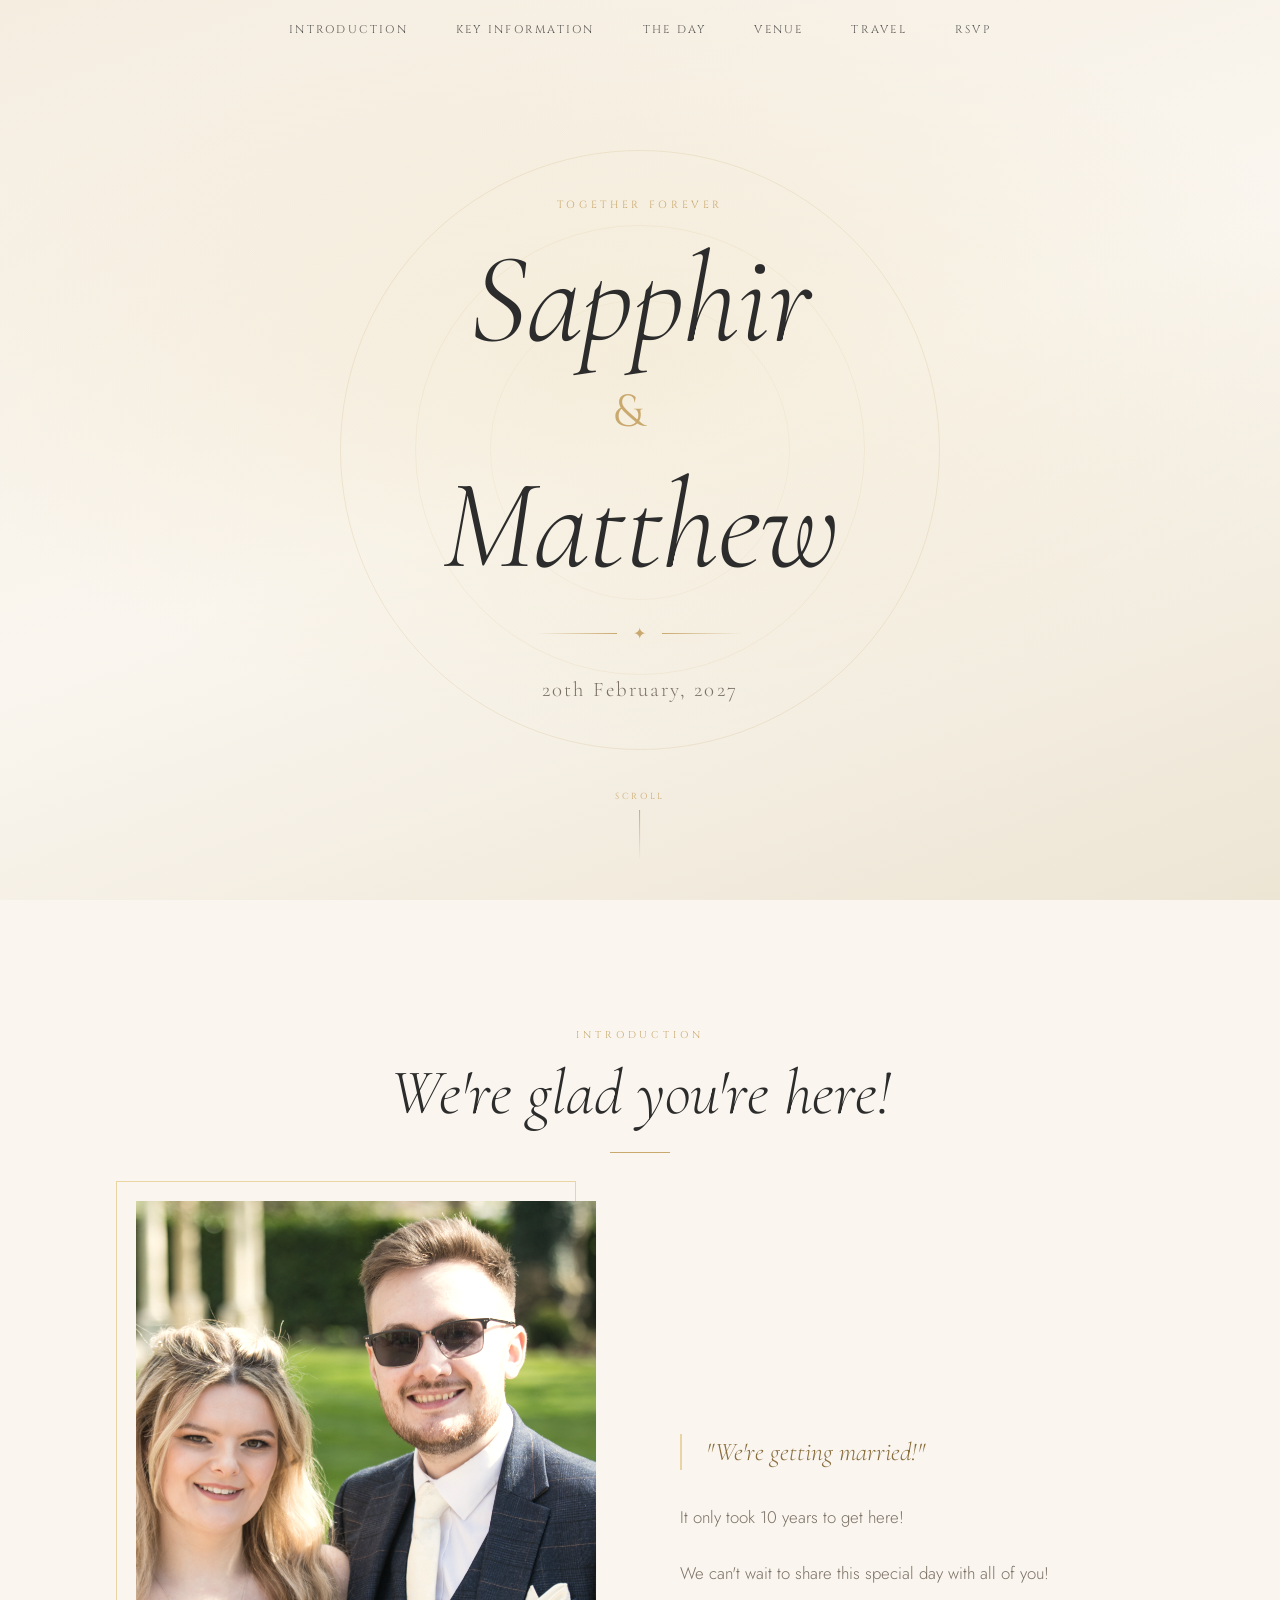
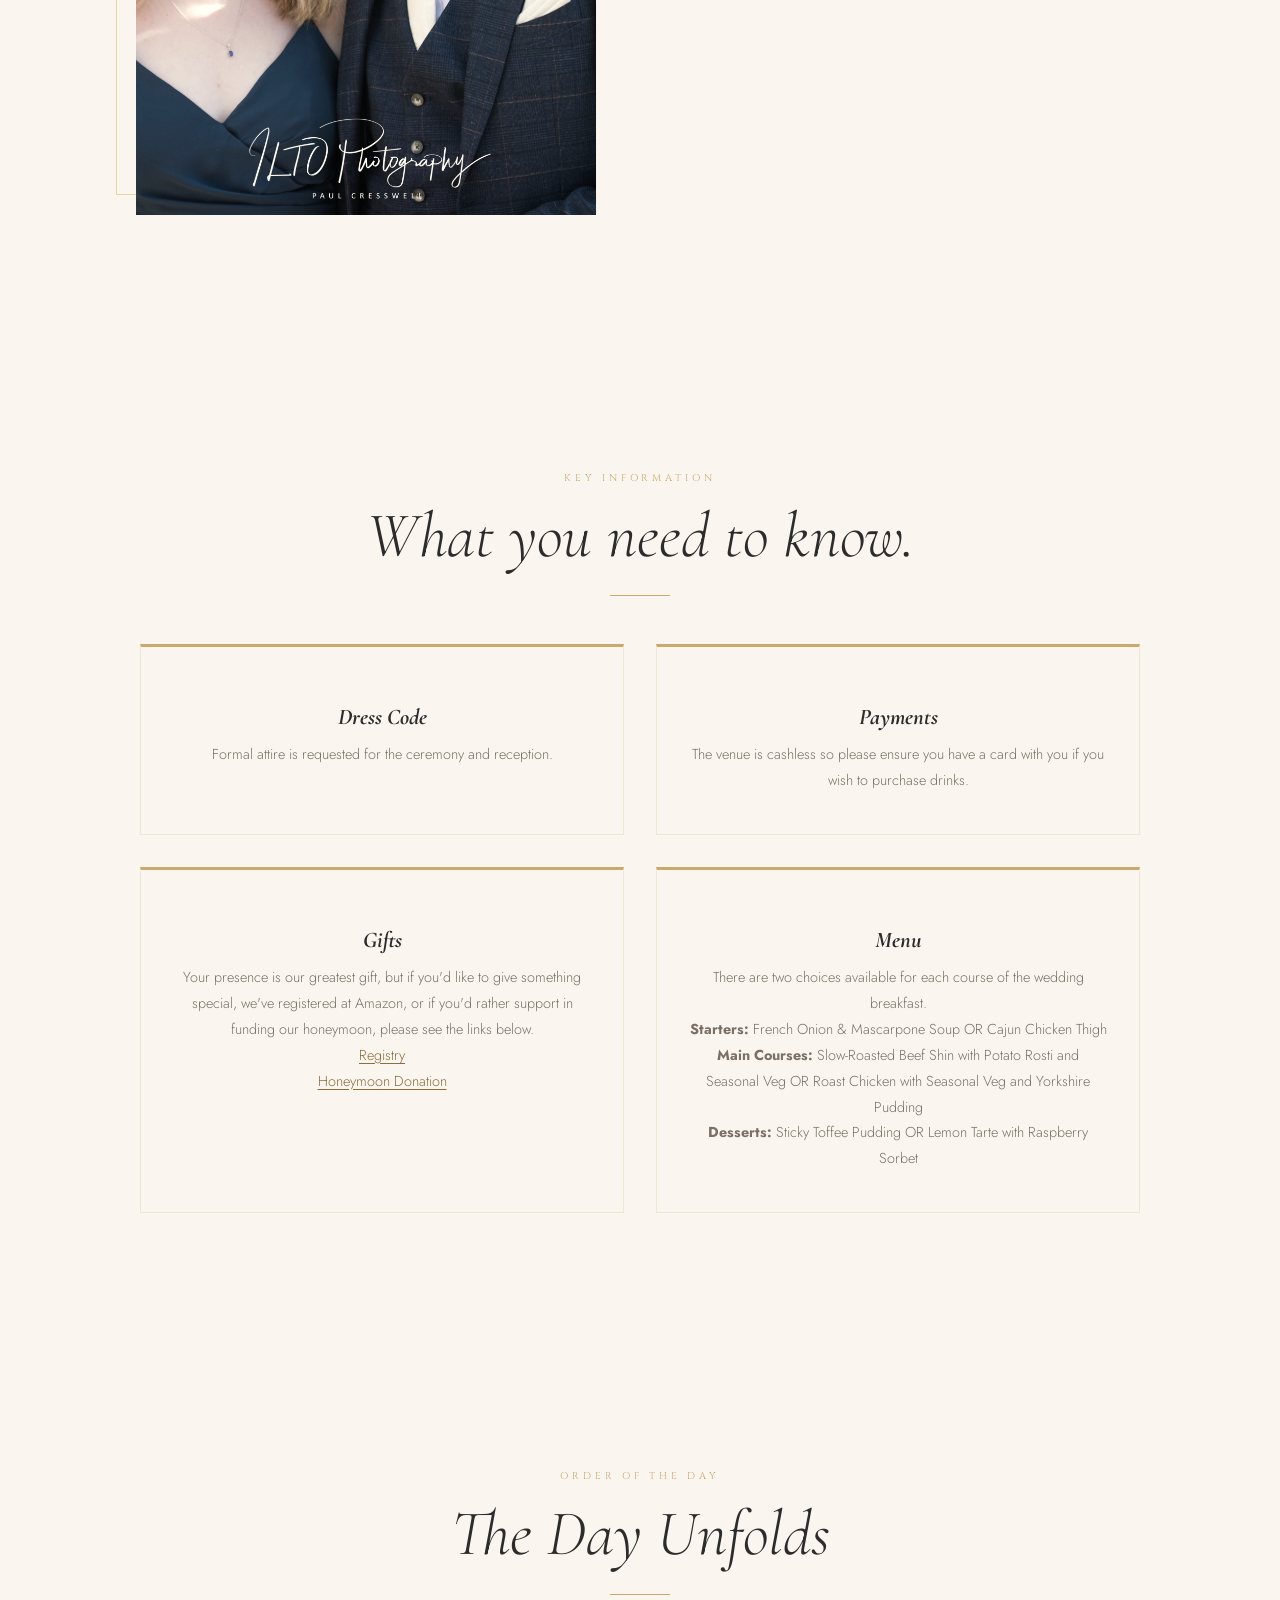
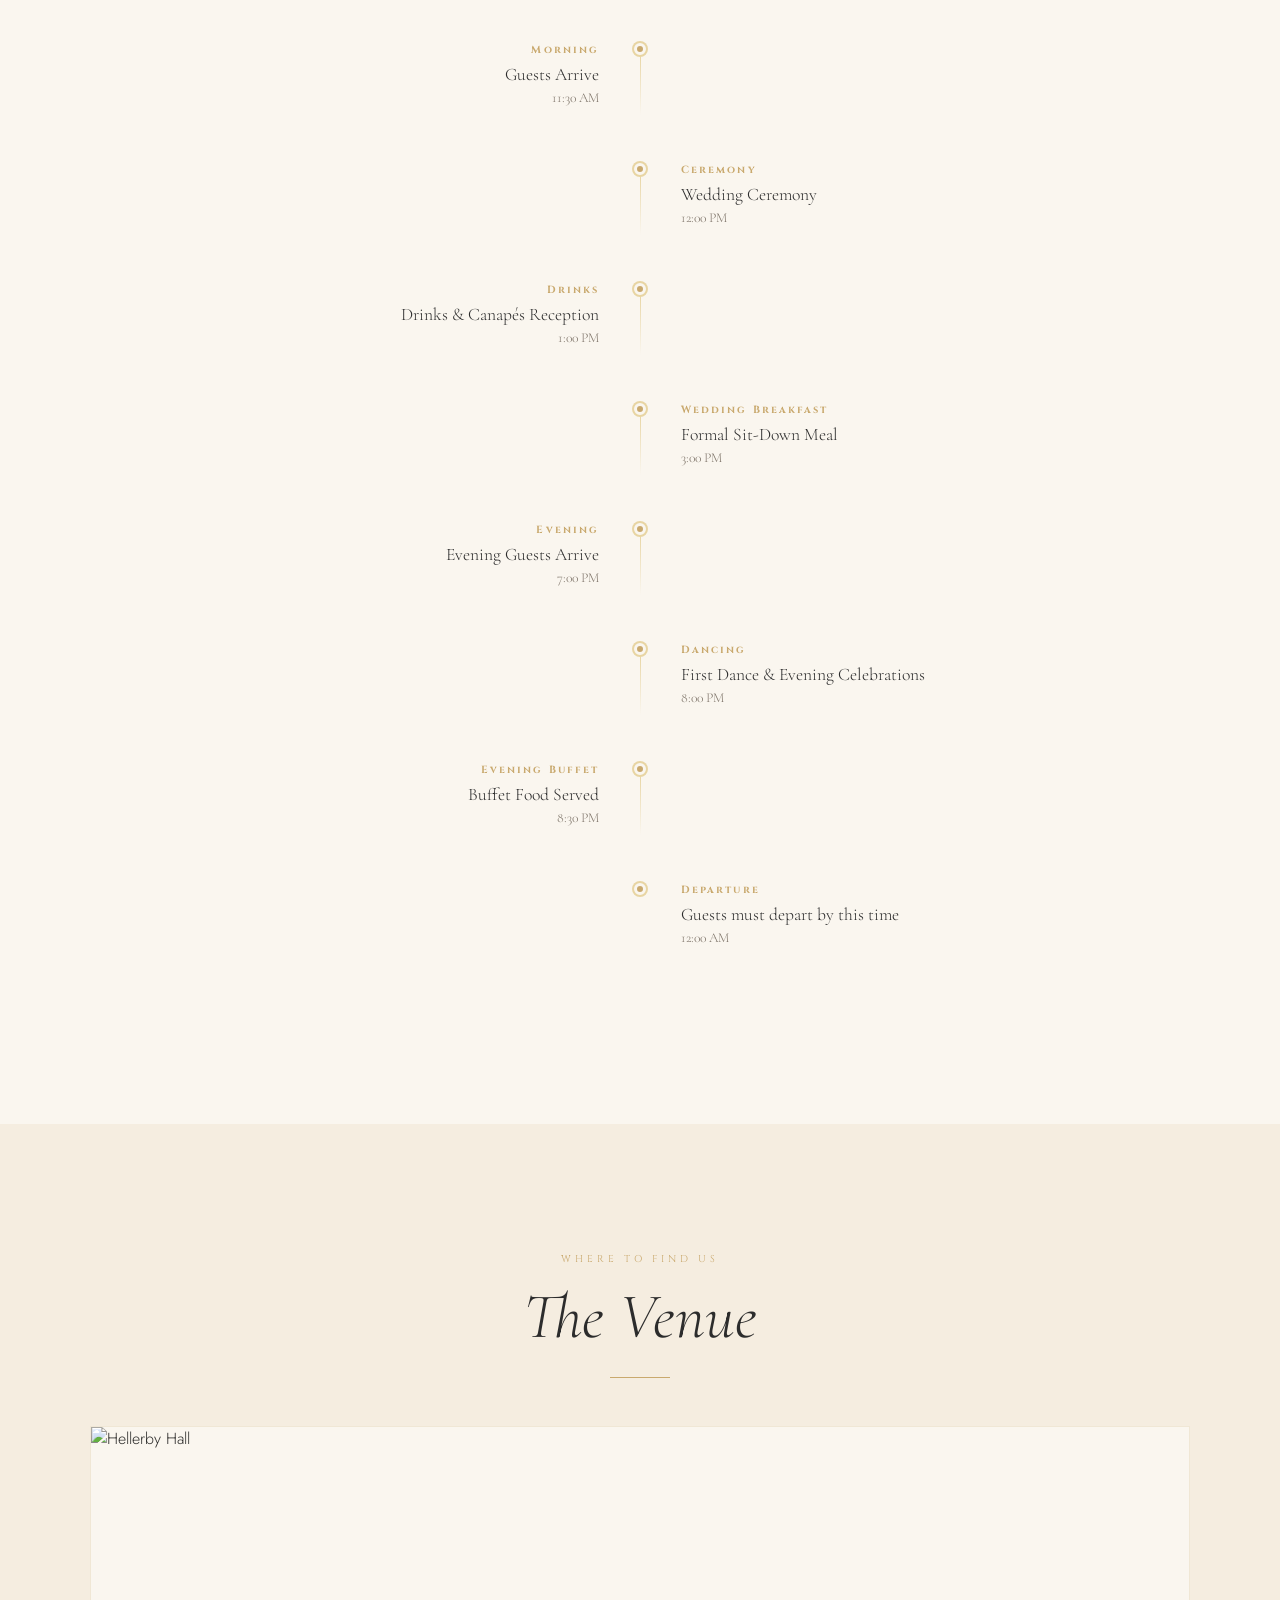
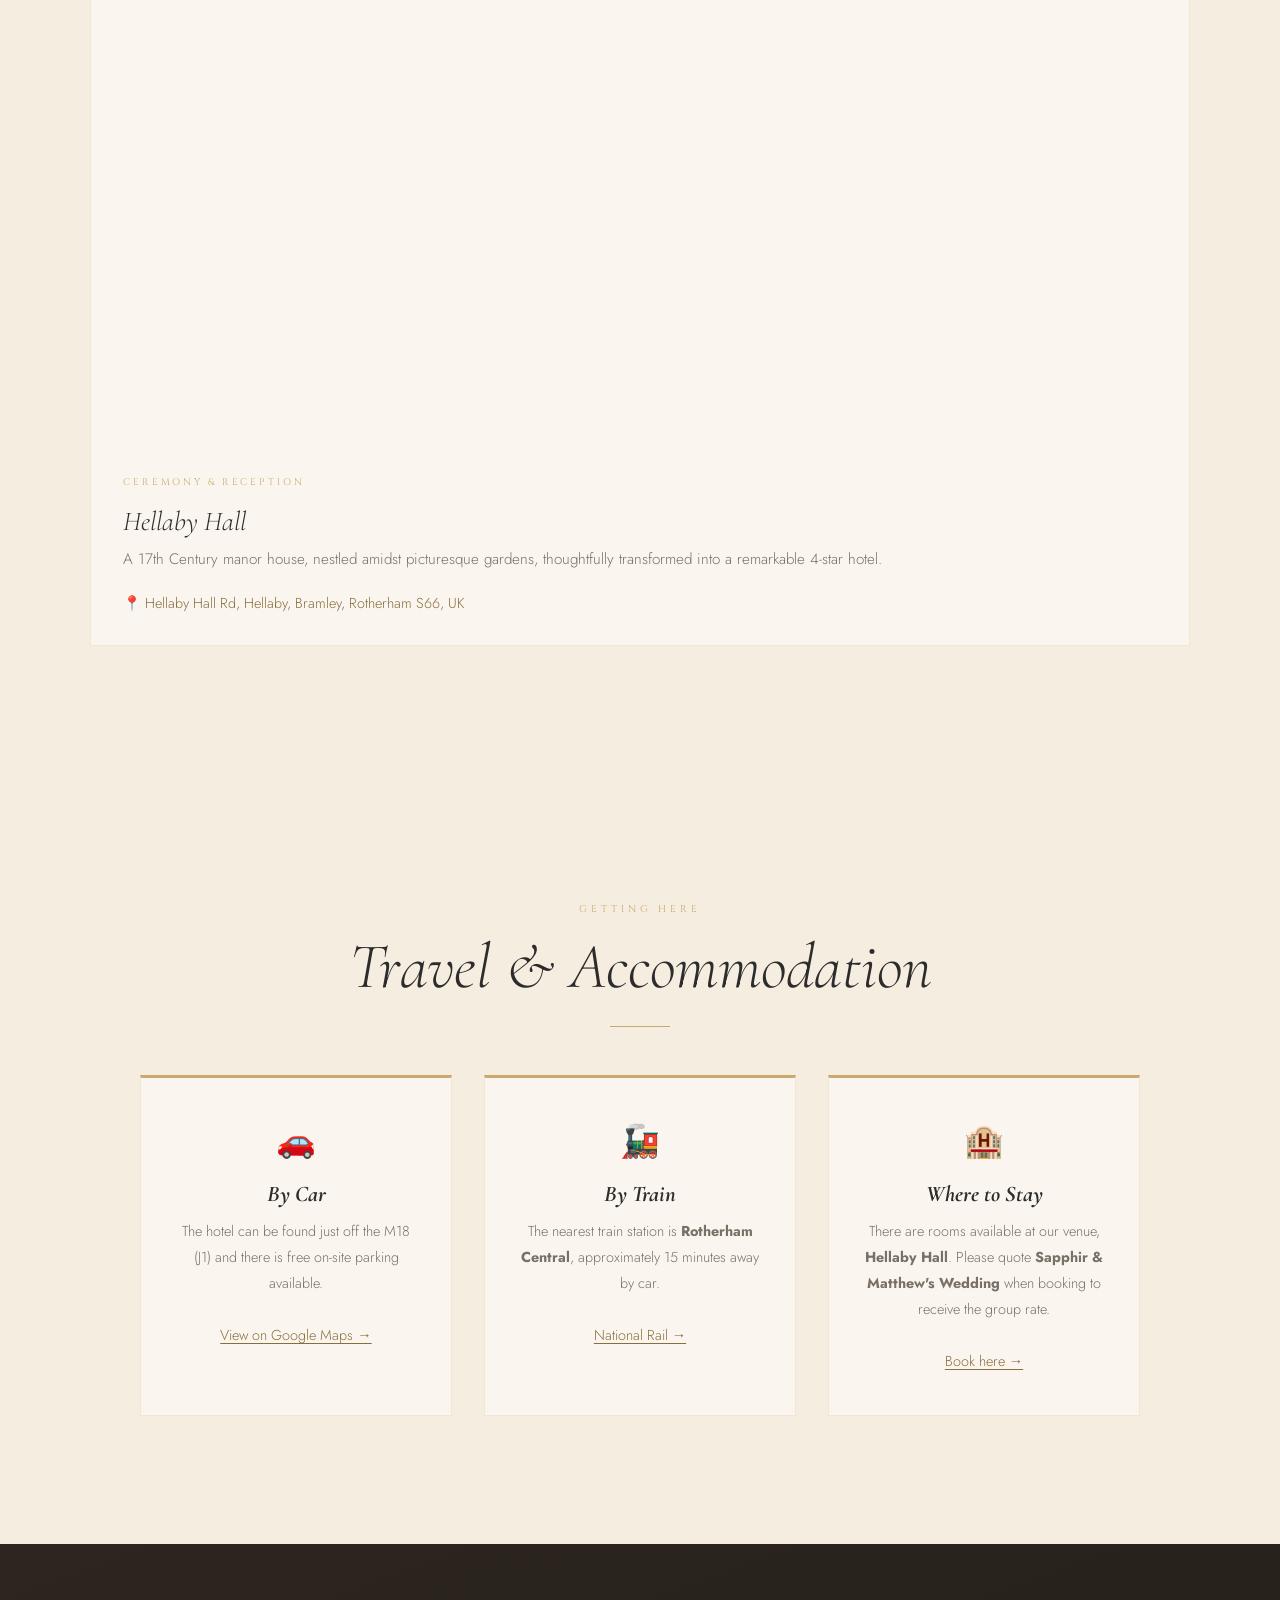
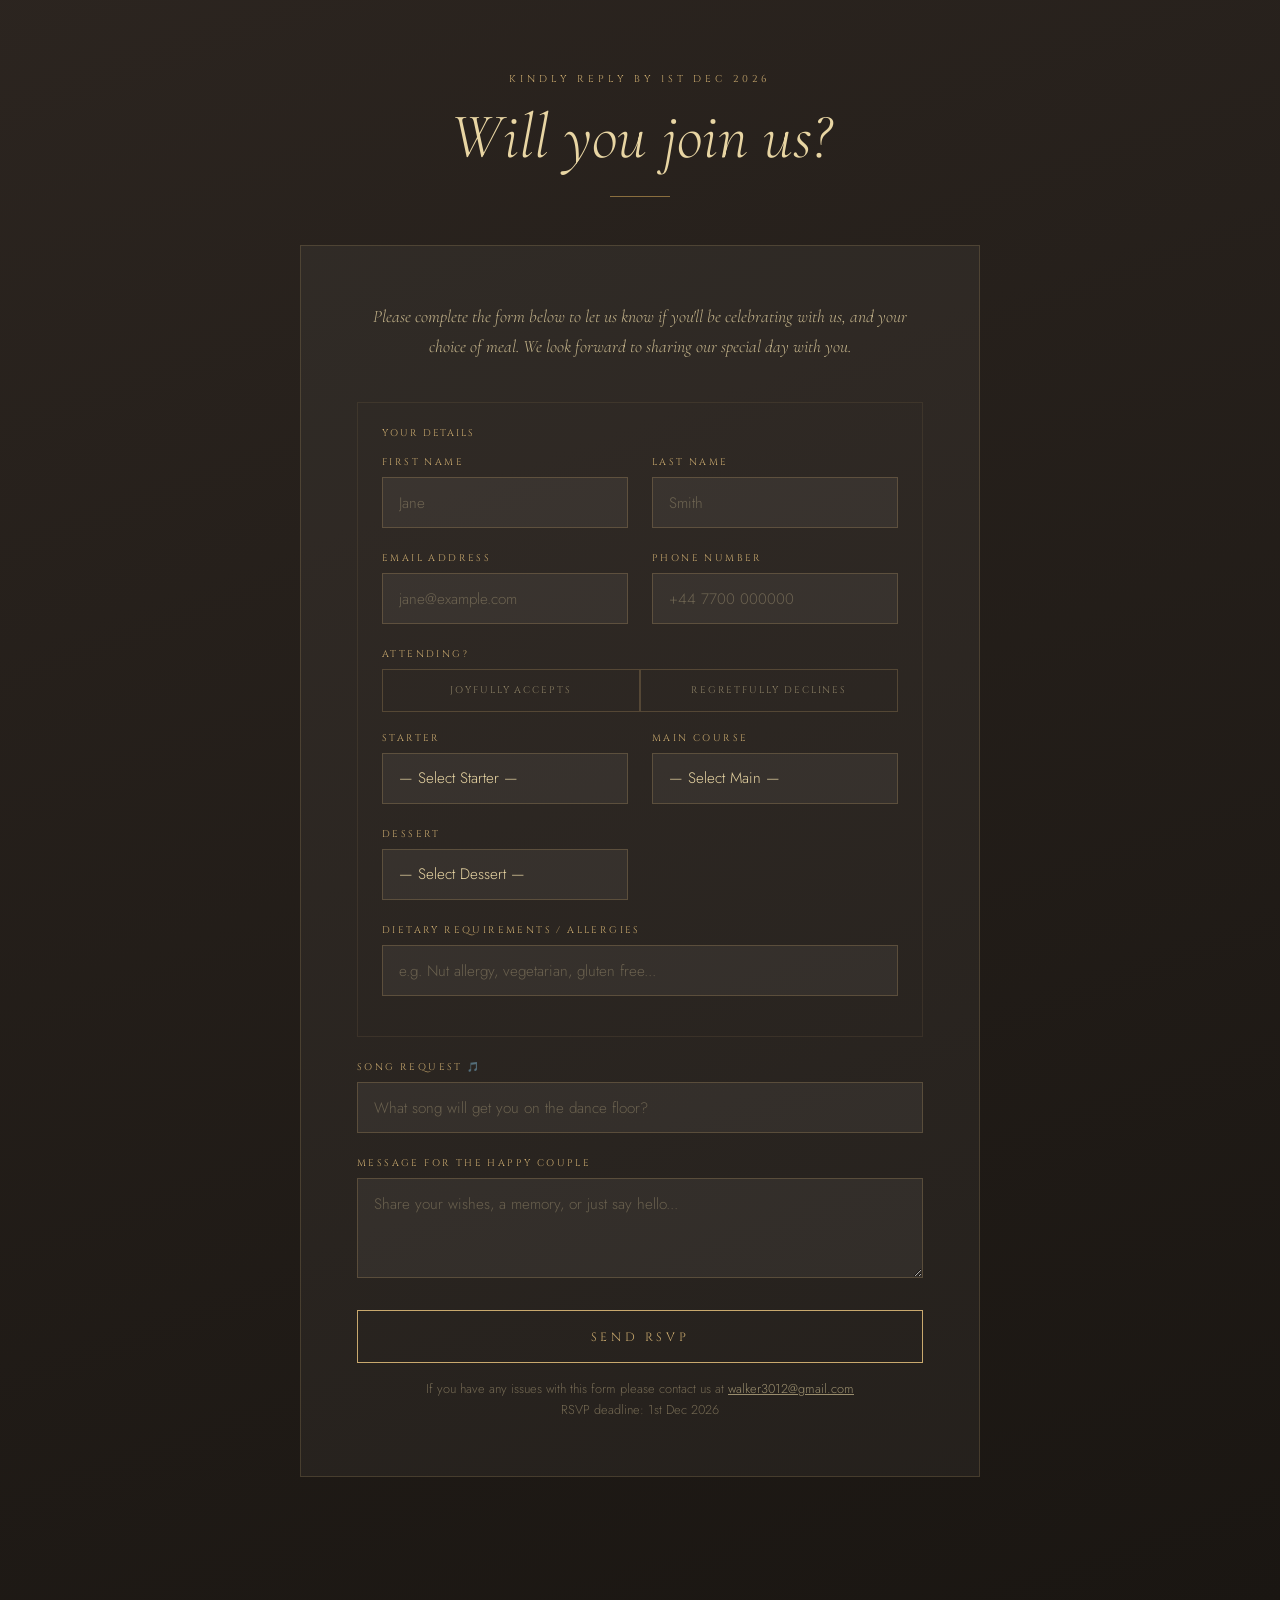
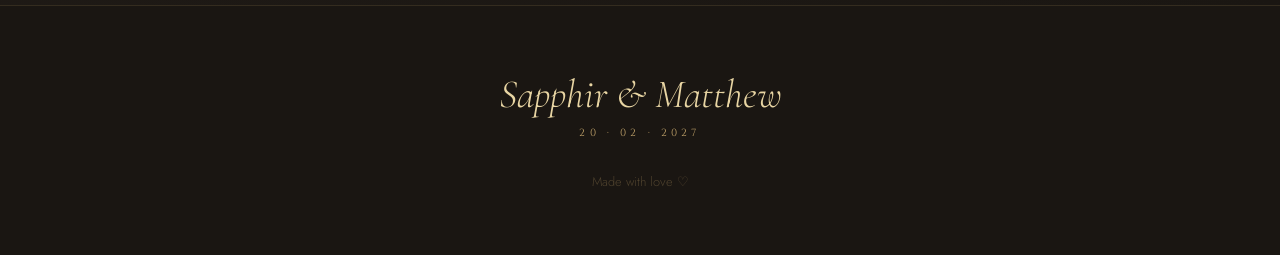
==== commit 47470f81: "Remove gallery section and improve mobile responsiveness Drop the gallery section, its nav link, lig" ====
--- a/index.html
+++ b/index.html
@@ -16,19 +16,12 @@
 <!-- Petal Canvas -->
 <canvas id="petal-canvas"></canvas>
 
-<!-- Lightbox -->
-<div id="lightbox">
-  <button id="lightbox-close">✕ Close</button>
-  <img id="lightbox-img" src="" alt="" />
-</div>
-
 <!-- NAV -->
 <nav id="main-nav">
   <a href="#intro">Introduction</a>
   <a href="#info">Key Information</a>
   <a href="#timeline">The Day</a>
   <a href="#venue">Venue</a>
-  <a href="#gallery">Gallery</a>
   <a href="#travel">Travel</a>
   <a href="#rsvp">RSVP</a>
 </nav>
@@ -219,39 +212,6 @@
 </section>
 
 
-<!-- GALLERY -->
-<section id="gallery">
-  <span class="section-label reveal">Memories</span>
-  <h2 class="section-title reveal">Our Gallery</h2>
-  <div class="section-rule reveal" style="background:var(--gold-dark);"></div>
-  <div class="gallery-grid">
-    <div class="gallery-item tall" data-src="https://images.unsplash.com/photo-1519741347686-c1e0aadf4611?w=800&q=85">
-      <img src="https://images.unsplash.com/photo-1519741347686-c1e0aadf4611?w=600&q=75" alt="Gallery" loading="lazy" />
-    </div>
-    <div class="gallery-item" data-src="https://images.unsplash.com/photo-1465495976277-4387d4b0b4c6?w=800&q=85">
-      <img src="https://images.unsplash.com/photo-1465495976277-4387d4b0b4c6?w=400&q=75" alt="Gallery" loading="lazy" />
-    </div>
-    <div class="gallery-item wide" data-src="https://images.unsplash.com/photo-1522673607200-164d1b6ce486?w=1000&q=85">
-      <img src="https://images.unsplash.com/photo-1522673607200-164d1b6ce486?w=700&q=75" alt="Gallery" loading="lazy" />
-    </div>
-    <div class="gallery-item" data-src="https://images.unsplash.com/photo-1511285560929-80b456fea0bc?w=800&q=85">
-      <img src="https://images.unsplash.com/photo-1511285560929-80b456fea0bc?w=400&q=75" alt="Gallery" loading="lazy" />
-    </div>
-    <div class="gallery-item" data-src="https://images.unsplash.com/photo-1537633552985-df8429e8048b?w=800&q=85">
-      <img src="https://images.unsplash.com/photo-1537633552985-df8429e8048b?w=400&q=75" alt="Gallery" loading="lazy" />
-    </div>
-    <div class="gallery-item tall" data-src="https://images.unsplash.com/photo-1529636798458-92182e662485?w=800&q=85">
-      <img src="https://images.unsplash.com/photo-1529636798458-92182e662485?w=600&q=75" alt="Gallery" loading="lazy" />
-    </div>
-    <div class="gallery-item wide" data-src="https://images.unsplash.com/photo-1606216794074-735e91aa2c92?w=1000&q=85">
-      <img src="https://images.unsplash.com/photo-1606216794074-735e91aa2c92?w=700&q=75" alt="Gallery" loading="lazy" />
-    </div>
-    <div class="gallery-item" data-src="https://images.unsplash.com/photo-1550005809-91ad75fb315f?w=800&q=85">
-      <img src="https://images.unsplash.com/photo-1550005809-91ad75fb315f?w=400&q=75" alt="Gallery" loading="lazy" />
-    </div>
-  </div>
-</section>
-
 <!-- TRAVEL & STAY -->
 <section id="travel">
   <span class="section-label reveal">Getting Here</span>
--- a/styles2.css
+++ b/styles2.css
@@ -459,67 +459,6 @@
       letter-spacing: 0.2em;
       color: var(--gold);
       text-transform: uppercase;
-    }
-
-    /* ============================================================
-       GALLERY
-    ============================================================ */
-    #gallery { background: var(--deep); padding: 8rem 1rem; }
-    #gallery .section-title { color: var(--gold-light); }
-    #gallery .section-label { color: var(--gold); }
-    #gallery .section-rule { background: var(--gold-dark); }
-    .gallery-grid {
-      display: grid;
-      grid-template-columns: repeat(4, 1fr);
-      grid-auto-rows: 250px;
-      gap: 4px;
-      max-width: 1200px;
-      margin: 0 auto;
-    }
-    .gallery-item {
-      overflow: hidden;
-      cursor: pointer;
-    }
-    .gallery-item.tall { grid-row: span 2; }
-    .gallery-item.wide { grid-column: span 2; }
-    .gallery-item img {
-      width: 100%;
-      height: 100%;
-      object-fit: cover;
-      display: block;
-      transition: transform 0.6s ease, filter 0.6s ease;
-      filter: sepia(15%) brightness(0.9);
-    }
-    .gallery-item:hover img { transform: scale(1.06); filter: sepia(5%) brightness(1); }
-
-    /* Lightbox */
-    #lightbox {
-      display: none;
-      position: fixed;
-      inset: 0;
-      background: rgba(20,16,12,0.96);
-      z-index: 200;
-      align-items: center;
-      justify-content: center;
-    }
-    #lightbox.open { display: flex; }
-    #lightbox img {
-      max-width: 90vw;
-      max-height: 90vh;
-      object-fit: contain;
-      border: 1px solid rgba(201,169,110,0.3);
-    }
-    #lightbox-close {
-      position: absolute;
-      top: 1.5rem; right: 2rem;
-      font-family: 'Cinzel', serif;
-      font-size: 0.8rem;
-      letter-spacing: 0.2em;
-      color: var(--gold);
-      cursor: pointer;
-      background: none;
-      border: 1px solid rgba(201,169,110,0.4);
-      padding: 0.5rem 1rem;
     }
 
     /* ============================================================
@@ -802,14 +741,16 @@
        RESPONSIVE
     ============================================================ */
     @media (max-width: 900px) {
-      .story-grid, .venue-grid, .info-cards { grid-template-columns: 1fr; }
-      .gallery-grid { grid-template-columns: repeat(2, 1fr); }
-      .gallery-item.wide { grid-column: span 1; }
+      .story-grid, .venue-grid, .info-cards, .info-cards2 { grid-template-columns: 1fr; }
       .form-row { grid-template-columns: 1fr; }
       .rsvp-form-wrap { padding: 2rem 1.5rem; }
+      nav {
+        flex-wrap: wrap;
+        gap: 0.7rem 1.4rem;
+        padding: 1rem 1.2rem;
+      }
     }
     @media (max-width: 600px) {
-      nav { gap: 1.2rem; }
+      nav { gap: 0.6rem 1rem; }
       nav a { font-size: 0.58rem; }
-      .gallery-grid { grid-template-columns: 1fr 1fr; grid-auto-rows: 180px; }
     }
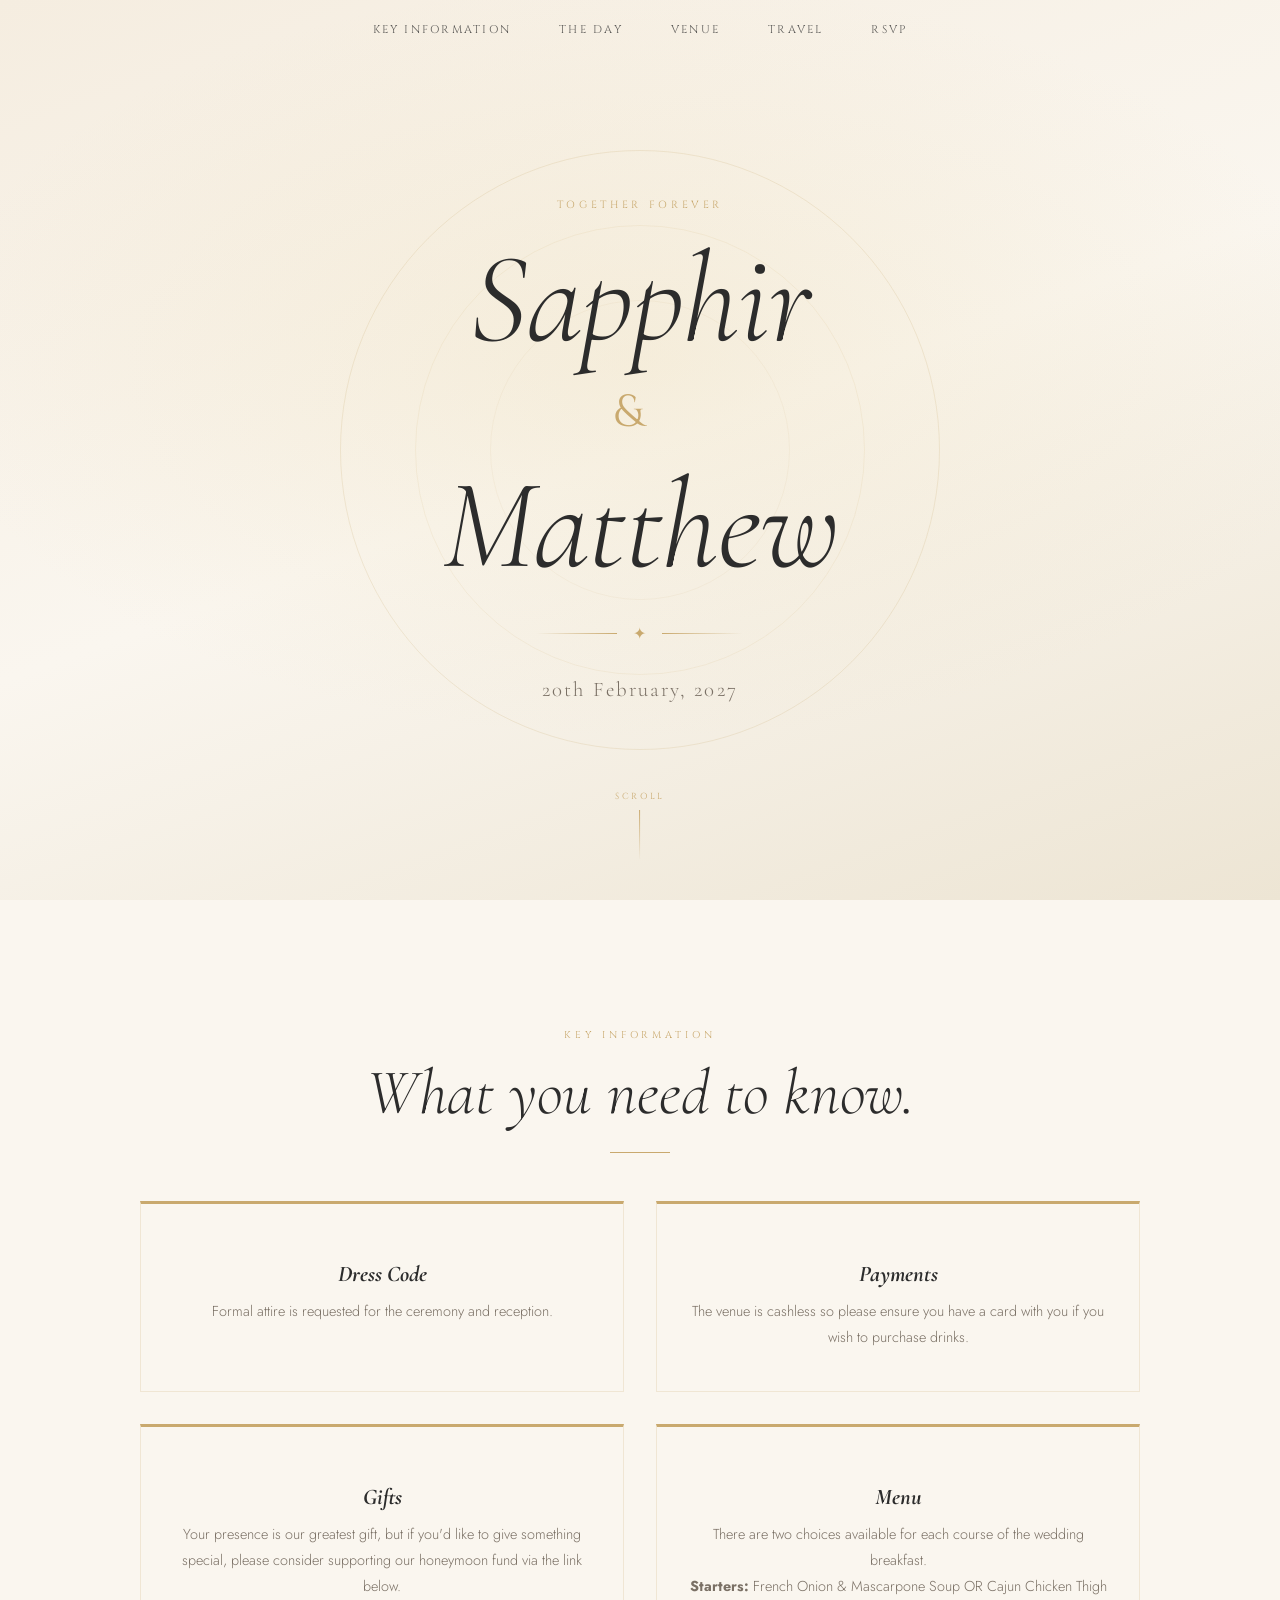
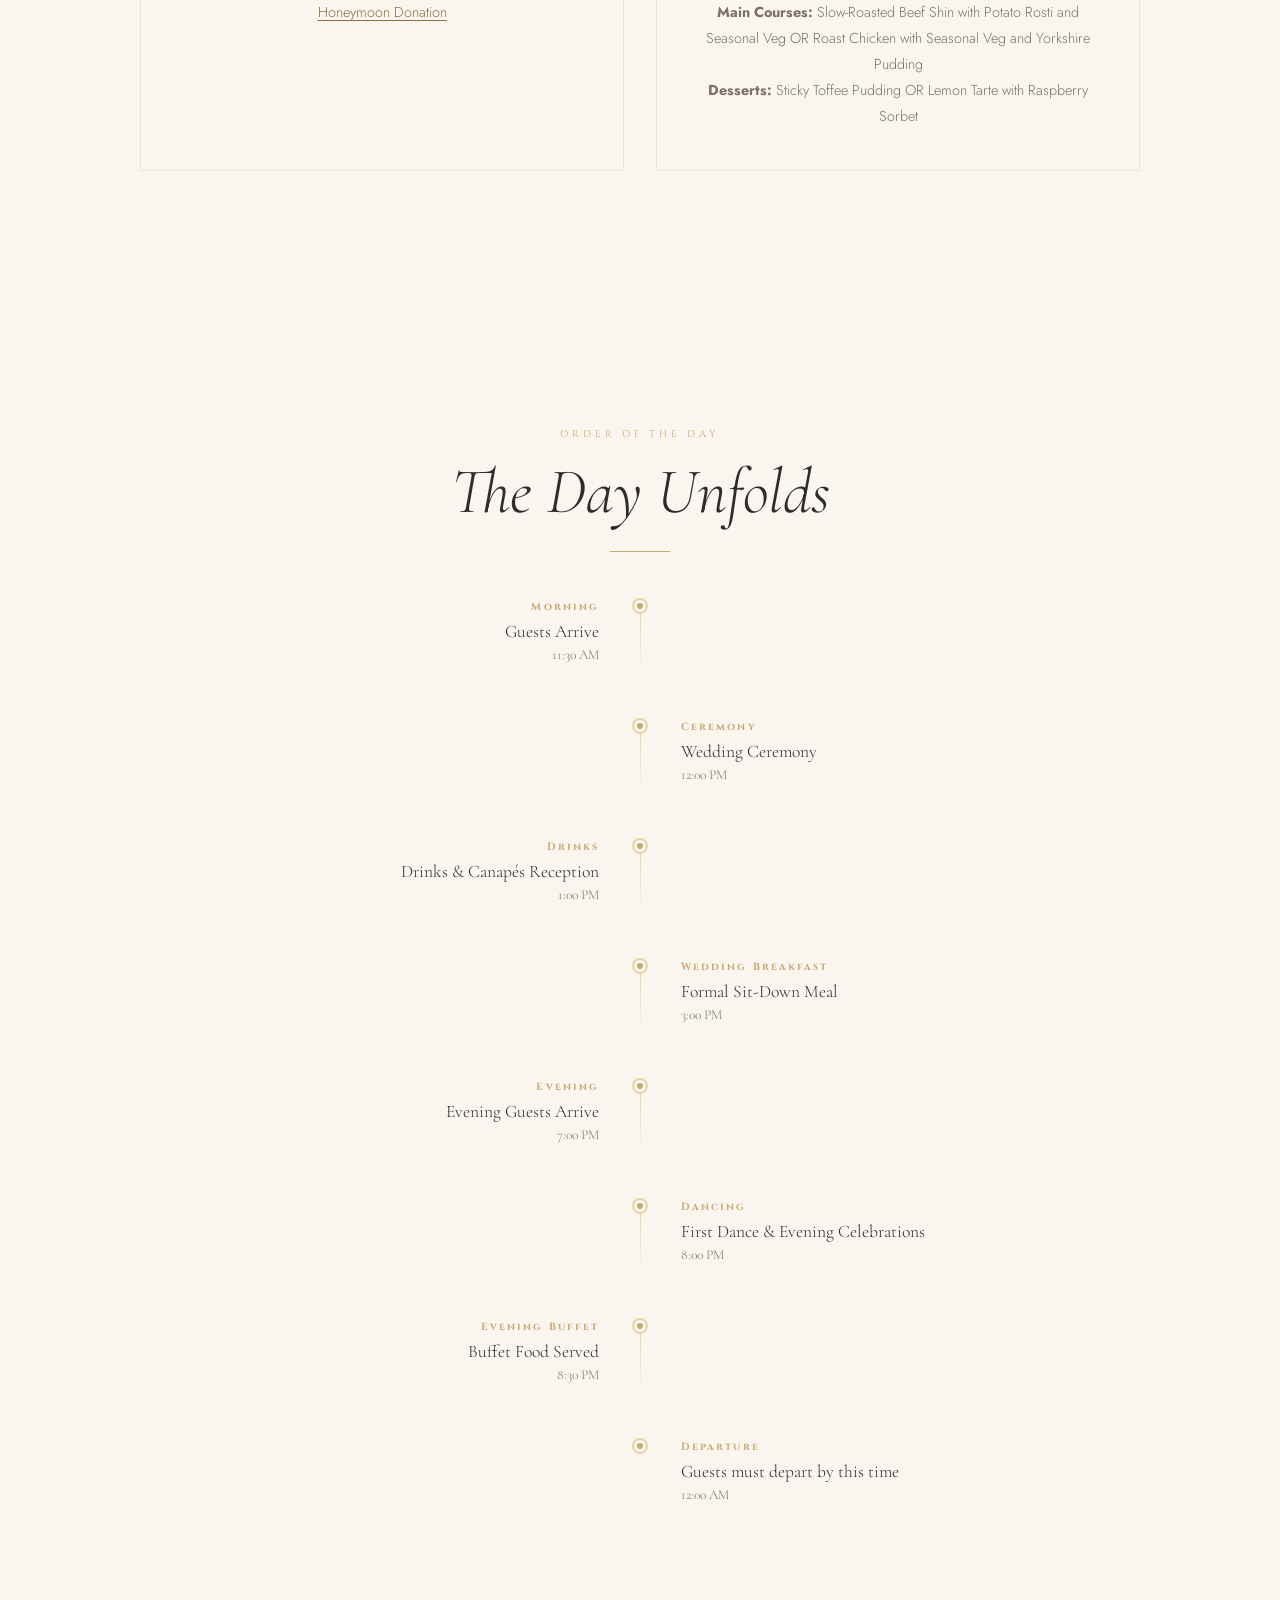
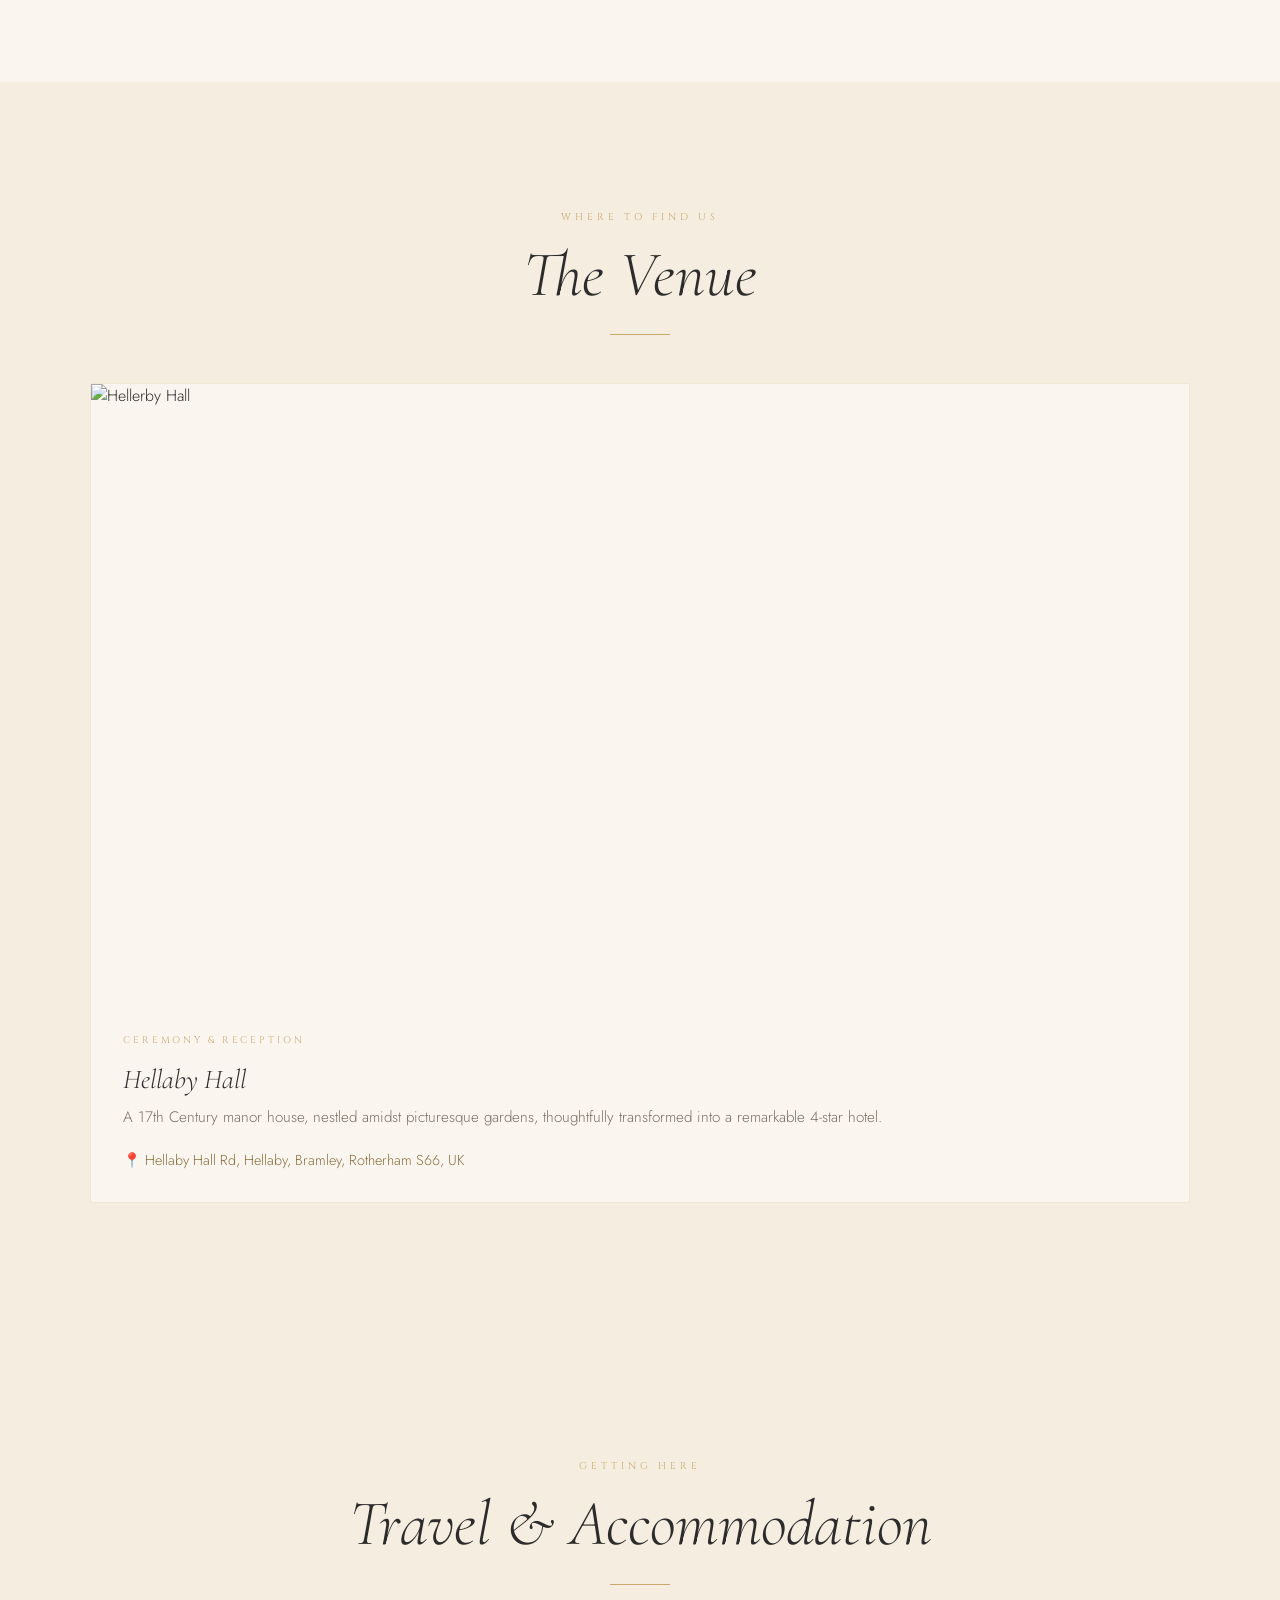
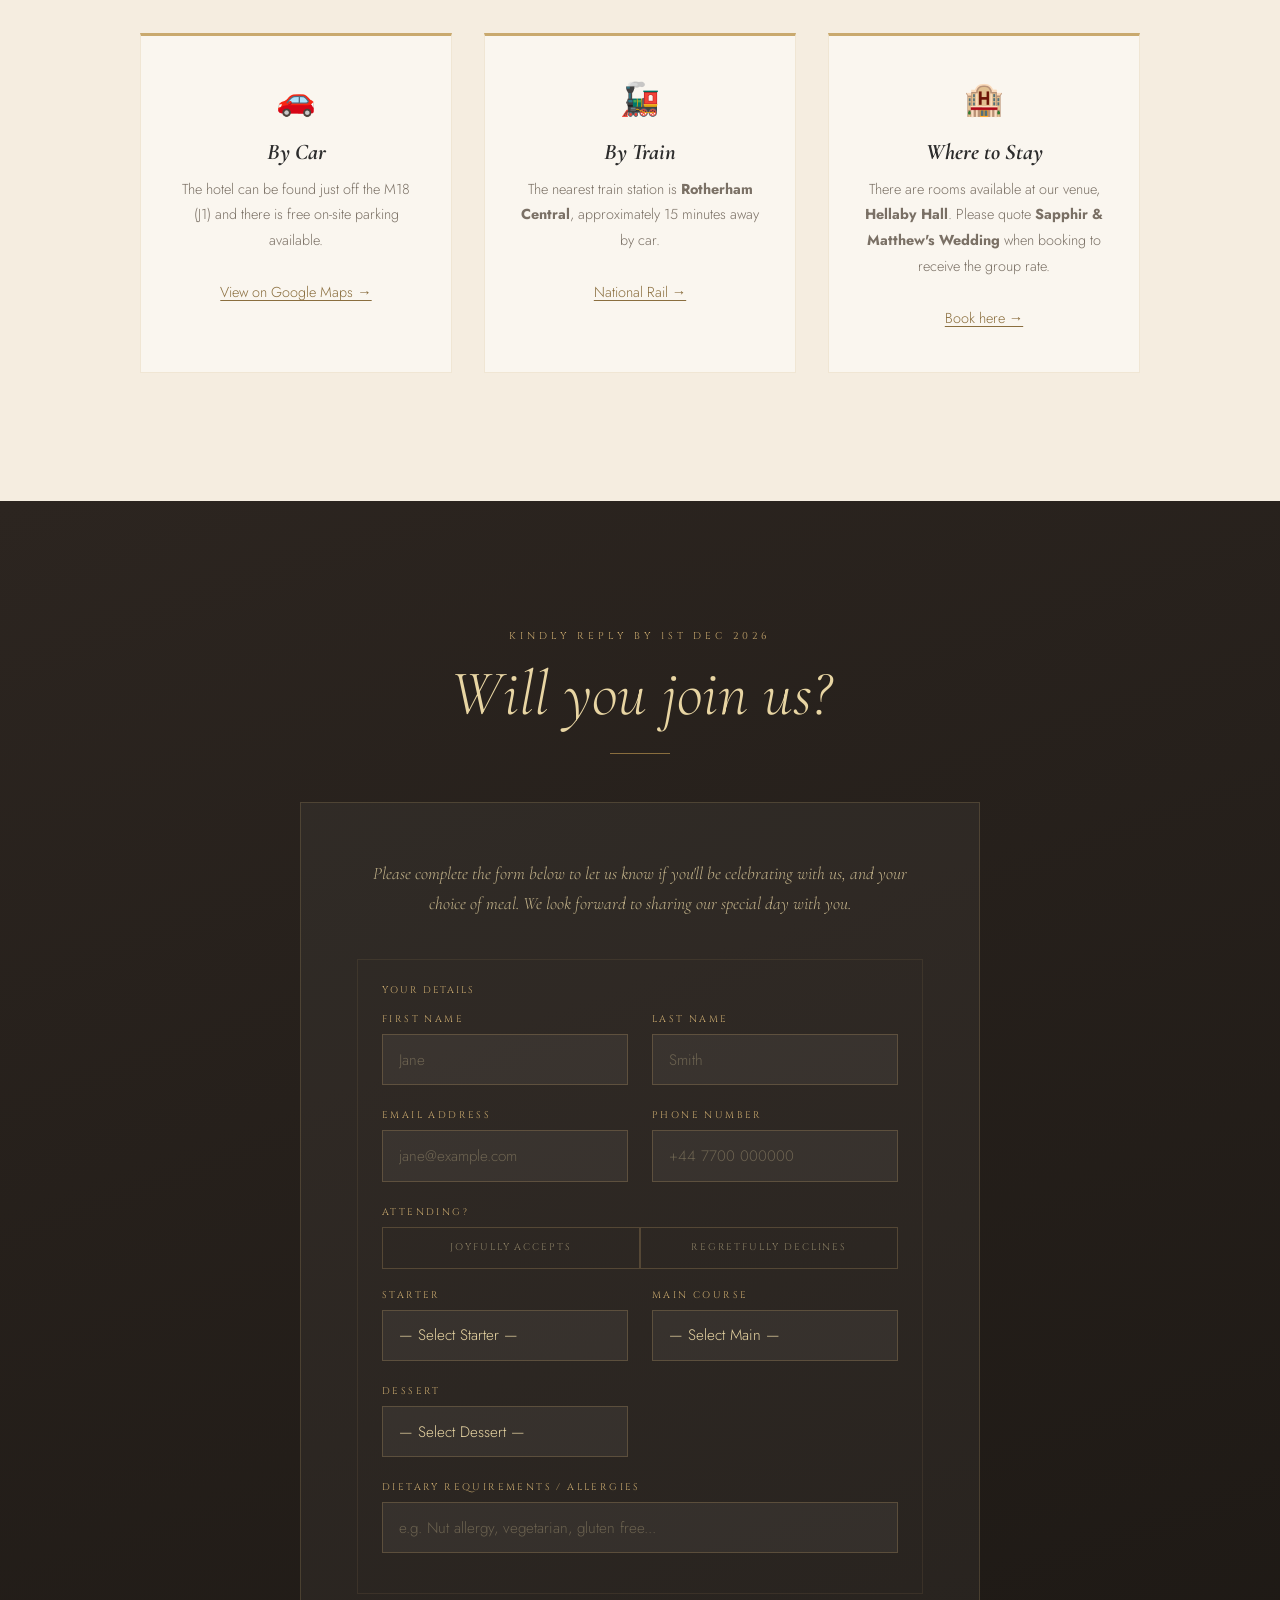
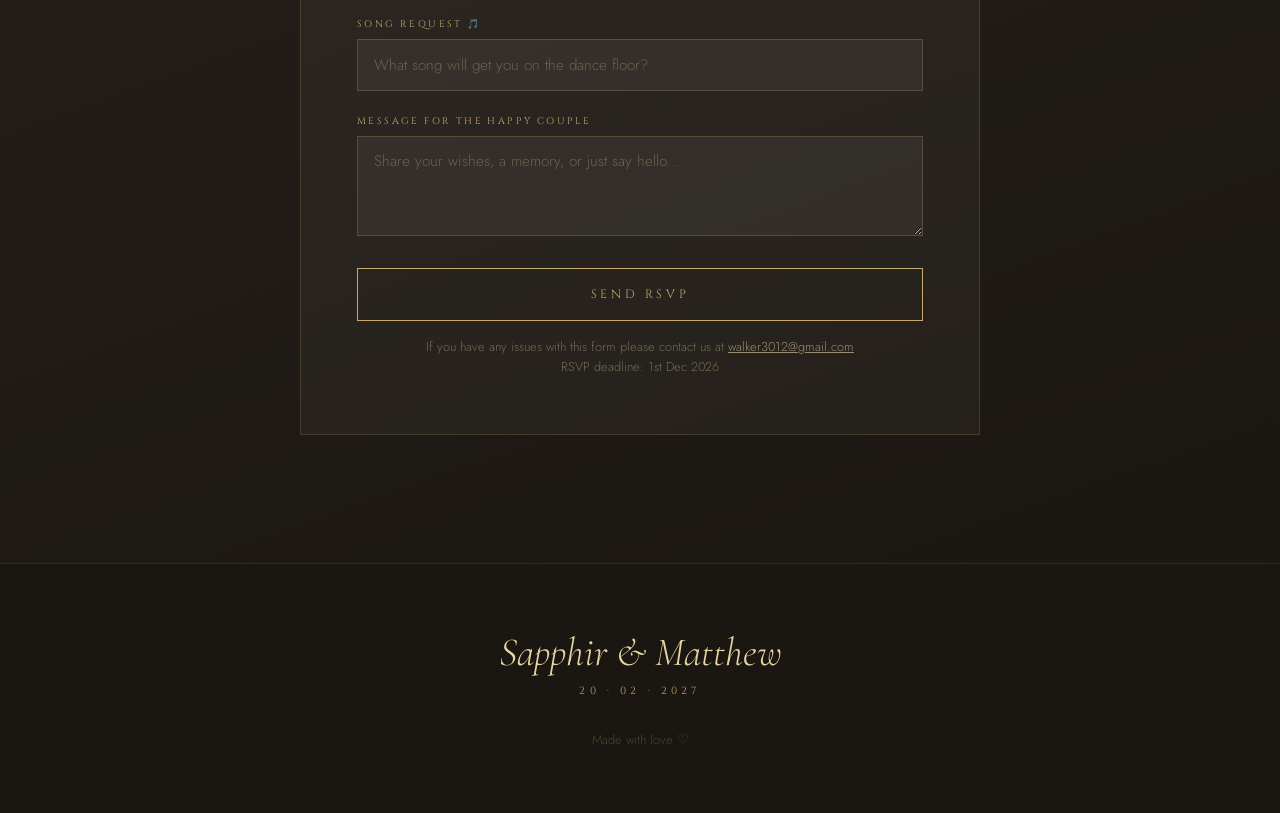
==== commit 5e8aa308: "Remove introduction section and gift registry reference Drop the "We're glad you're here" introducti" ====
--- a/index.html
+++ b/index.html
@@ -18,7 +18,6 @@
 
 <!-- NAV -->
 <nav id="main-nav">
-  <a href="#intro">Introduction</a>
   <a href="#info">Key Information</a>
   <a href="#timeline">The Day</a>
   <a href="#venue">Venue</a>
@@ -48,23 +47,6 @@
   </div>
 </section>
 
-<!-- INTRODUCTION -->
-<section id="intro">
-  <span class="section-label reveal">Introduction</span>
-  <h2 class="section-title reveal">We're glad you're here!</h2>
-  <div class="section-rule reveal"></div>
-  <div class="story-grid">
-    <div class="story-image-wrap reveal">
-      <img src="images/us.JPG" alt="Couple photo" />
-    </div>
-    <div class="story-text reveal">
-      <blockquote class="story-quote">"We're getting married!"</blockquote>
-      <p>It only took 10 years to get here!</p>
-      <p>We can't wait to share this special day with all of you!</p>
-    </div>
-  </div>
-</section>
-
 <!-- KEY INFORMATION -->
 <section id="info">
   <span class="section-label reveal">Key Information</span>
@@ -87,8 +69,7 @@
     <div class="info-card reveal">
       <span class="icon"></span>
       <h3>Gifts</h3>
-      <p>Your presence is our greatest gift, but if you'd like to give something special, we've registered at Amazon, or if you'd rather support in funding our honeymoon, please see the links below.</p>
-       <p><a href="/registry.html" class="registry-link">Registry</a></p>
+      <p>Your presence is our greatest gift, but if you'd like to give something special, please consider supporting our honeymoon fund via the link below.</p>
        <p><a href="https://paypal.me/MathWalker" class="registry-link">Honeymoon Donation</a></p>
     </div>
 
--- a/styles2.css
+++ b/styles2.css
@@ -231,68 +231,6 @@
     .reveal.visible {
       opacity: 1;
       transform: translateY(0);
-    }
-
-    /* Story image — slides in from the left, slides back out when scrolled away 
-    .story-image-wrap.reveal {
-      transform: translateX(-80px);
-      opacity: 0;
-      transition: opacity 0.85s ease, transform 0.85s cubic-bezier(0.25, 0.8, 0.25, 1);
-    }
-    .story-image-wrap.reveal.visible {
-      transform: translateX(0);
-      opacity: 1;
-    } */
-
-    /* ============================================================
-       OUR STORY
-    ============================================================ */
-    #story {
-      background: var(--ivory);
-    }
-    .story-grid {
-      display: grid;
-      grid-template-columns: 1fr 1fr;
-      gap: 5rem;
-      max-width: 1000px;
-      margin: 0 auto;
-      align-items: center;
-    }
-    .story-image-wrap {
-      position: relative;
-    }
-    .story-image-wrap::before {
-      content: '';
-      position: absolute;
-      top: -20px; left: -20px;
-      right: 20px; bottom: 20px;
-      border: 1px solid var(--gold-light);
-      z-index: 0;
-    }
-    .story-image-wrap img {
-      width: 100%;
-      aspect-ratio: 3/4;
-      object-fit: cover;
-      display: block;
-      position: relative;
-      z-index: 1;
-      filter: sepia(15%) contrast(1.02);
-    }
-    .story-text p {
-      font-size: 1.05rem;
-      line-height: 1.9;
-      color: var(--warm-grey);
-      margin-bottom: 1.5rem;
-    }
-    .story-text .story-quote {
-      font-family: 'Cormorant Garamond', serif;
-      font-style: italic;
-      font-size: 1.6rem;
-      color: var(--gold-dark);
-      line-height: 1.4;
-      margin: 2rem 0;
-      padding-left: 1.5rem;
-      border-left: 2px solid var(--gold-light);
     }
 
     /* ============================================================
@@ -741,7 +679,7 @@
        RESPONSIVE
     ============================================================ */
     @media (max-width: 900px) {
-      .story-grid, .venue-grid, .info-cards, .info-cards2 { grid-template-columns: 1fr; }
+      .venue-grid, .info-cards, .info-cards2 { grid-template-columns: 1fr; }
       .form-row { grid-template-columns: 1fr; }
       .rsvp-form-wrap { padding: 2rem 1.5rem; }
       nav {
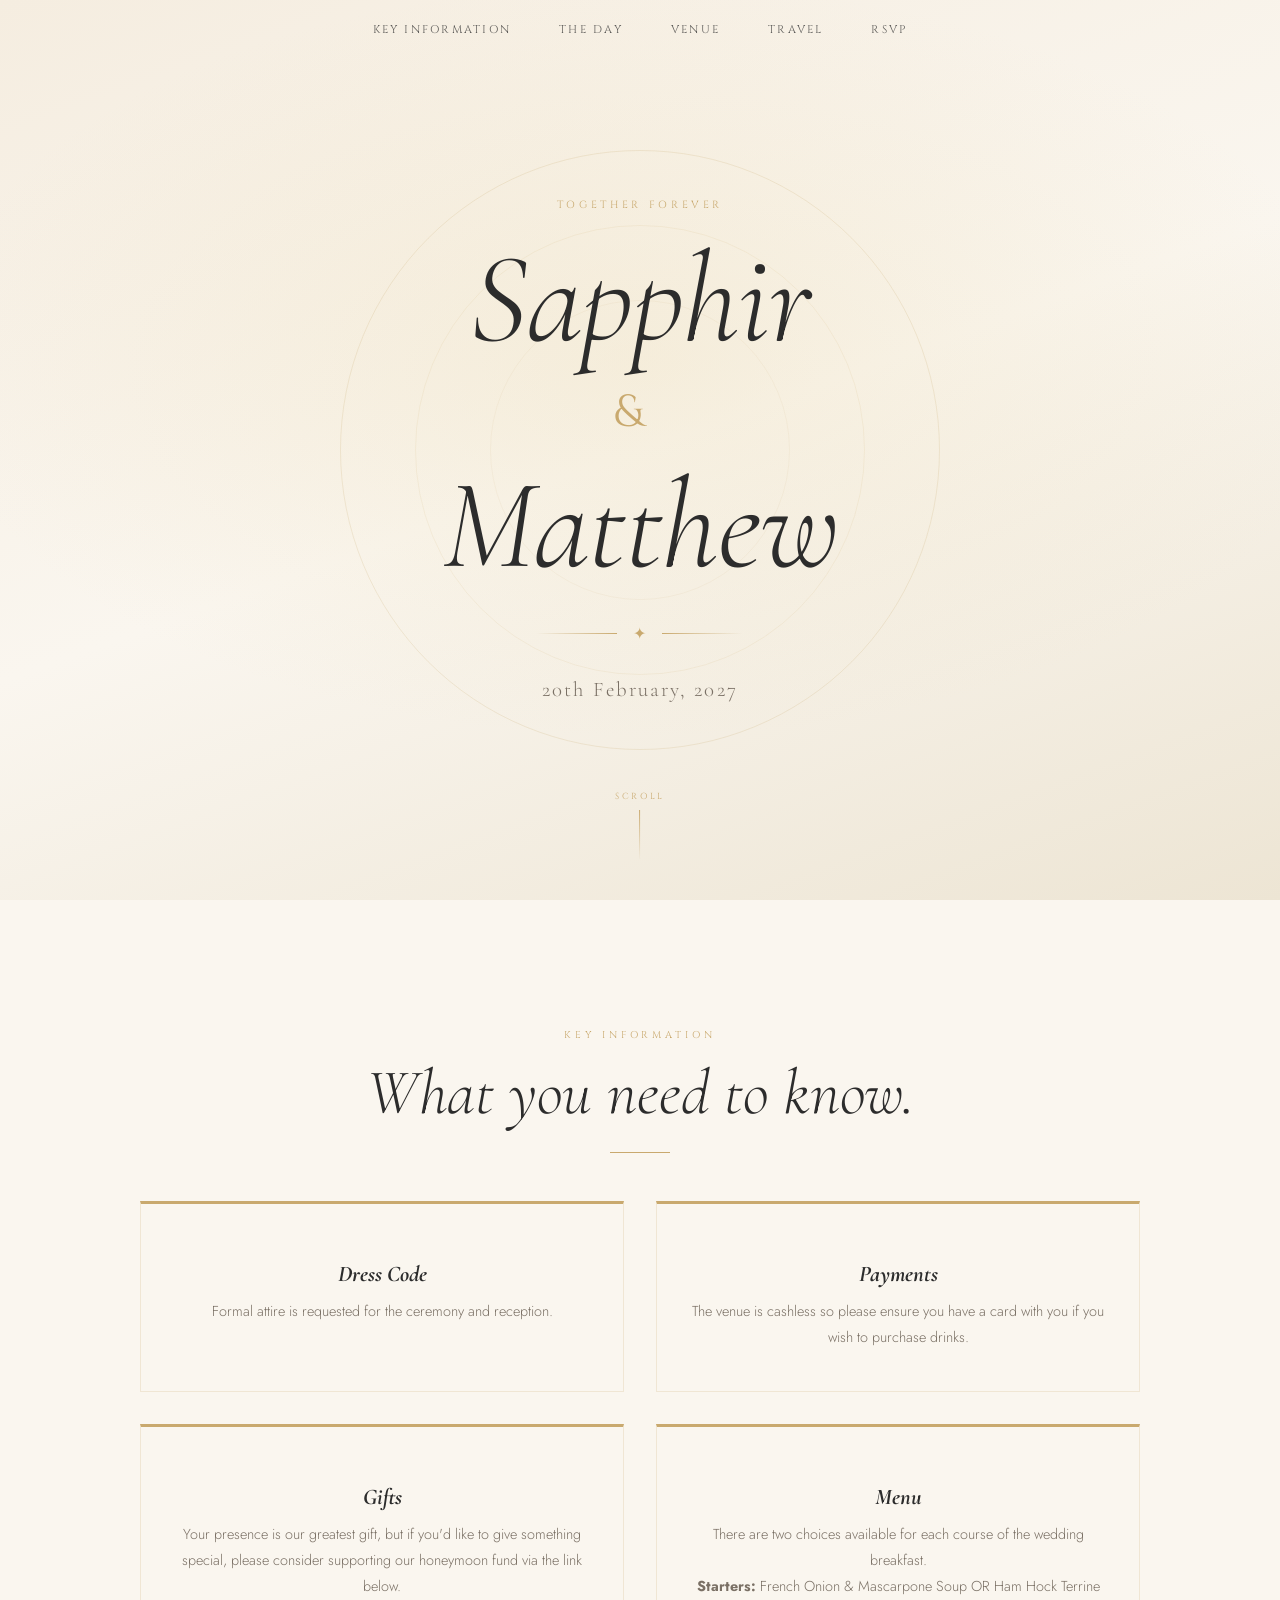
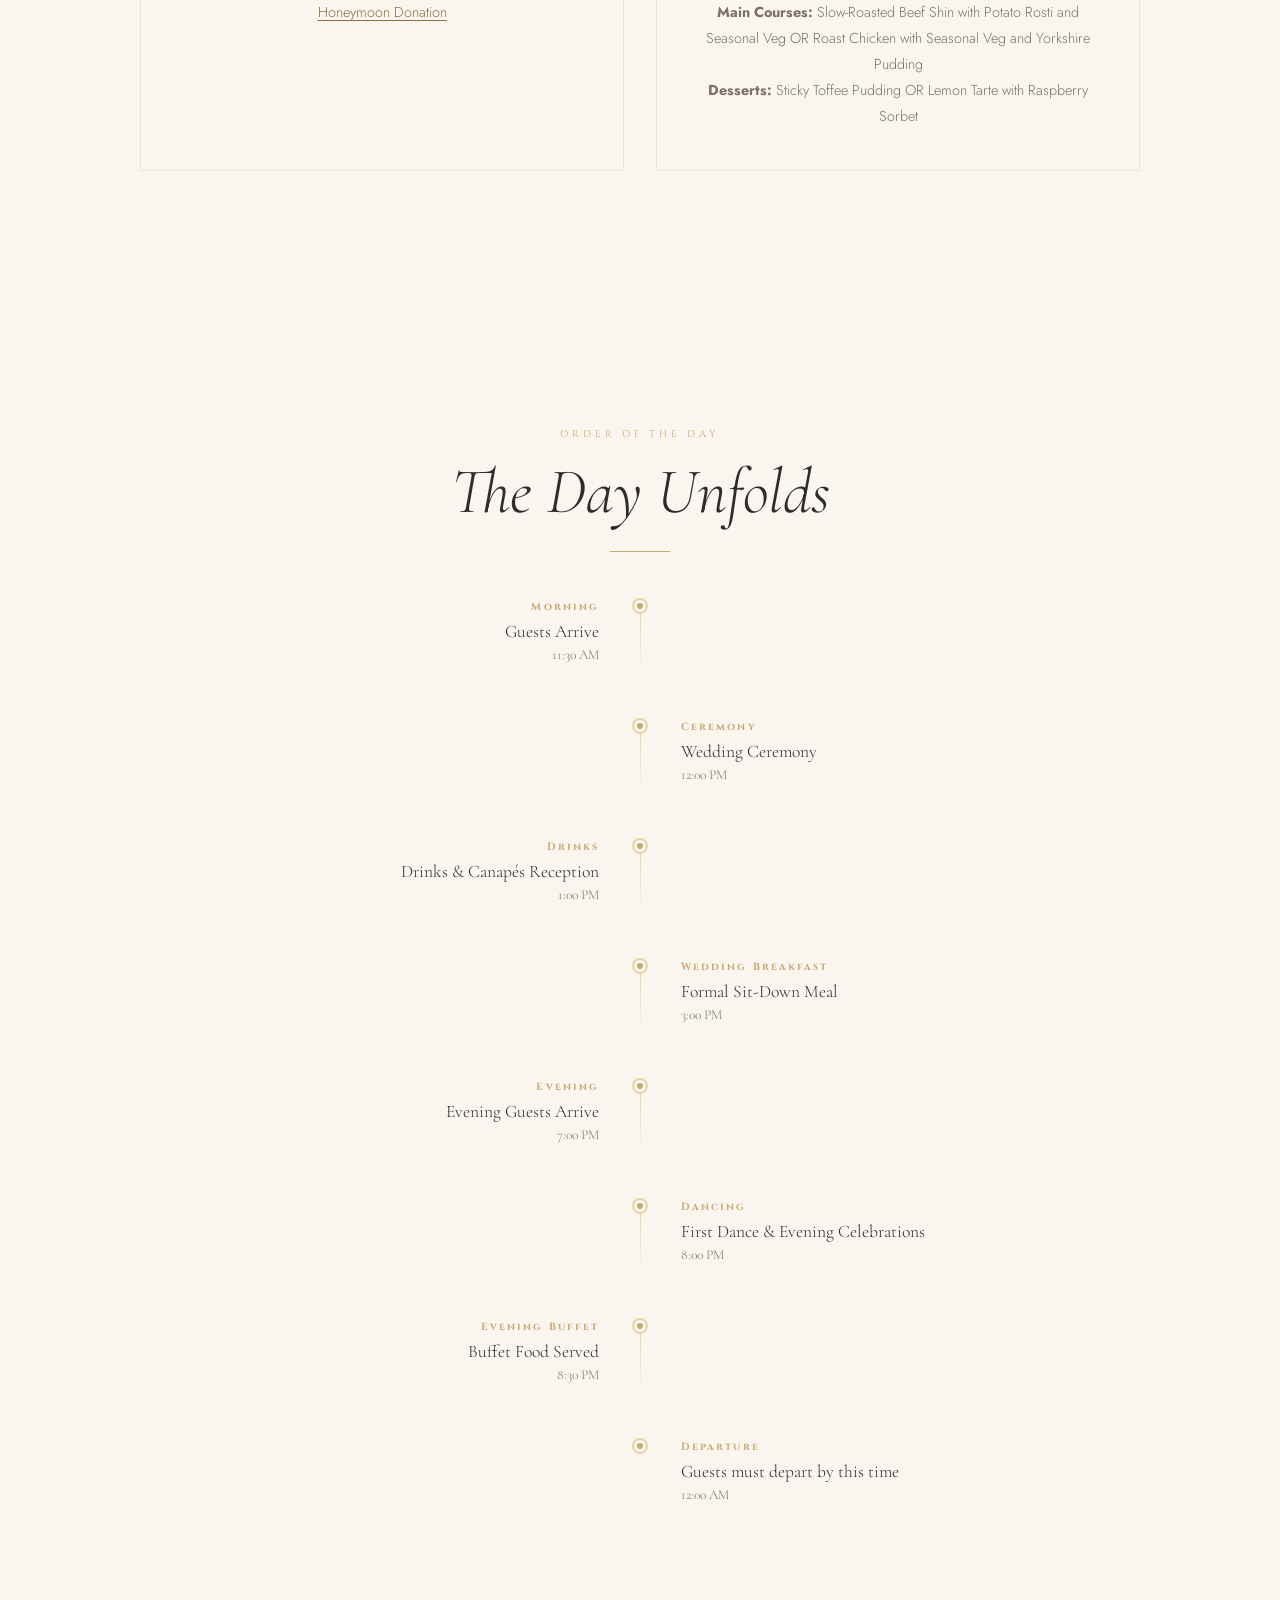
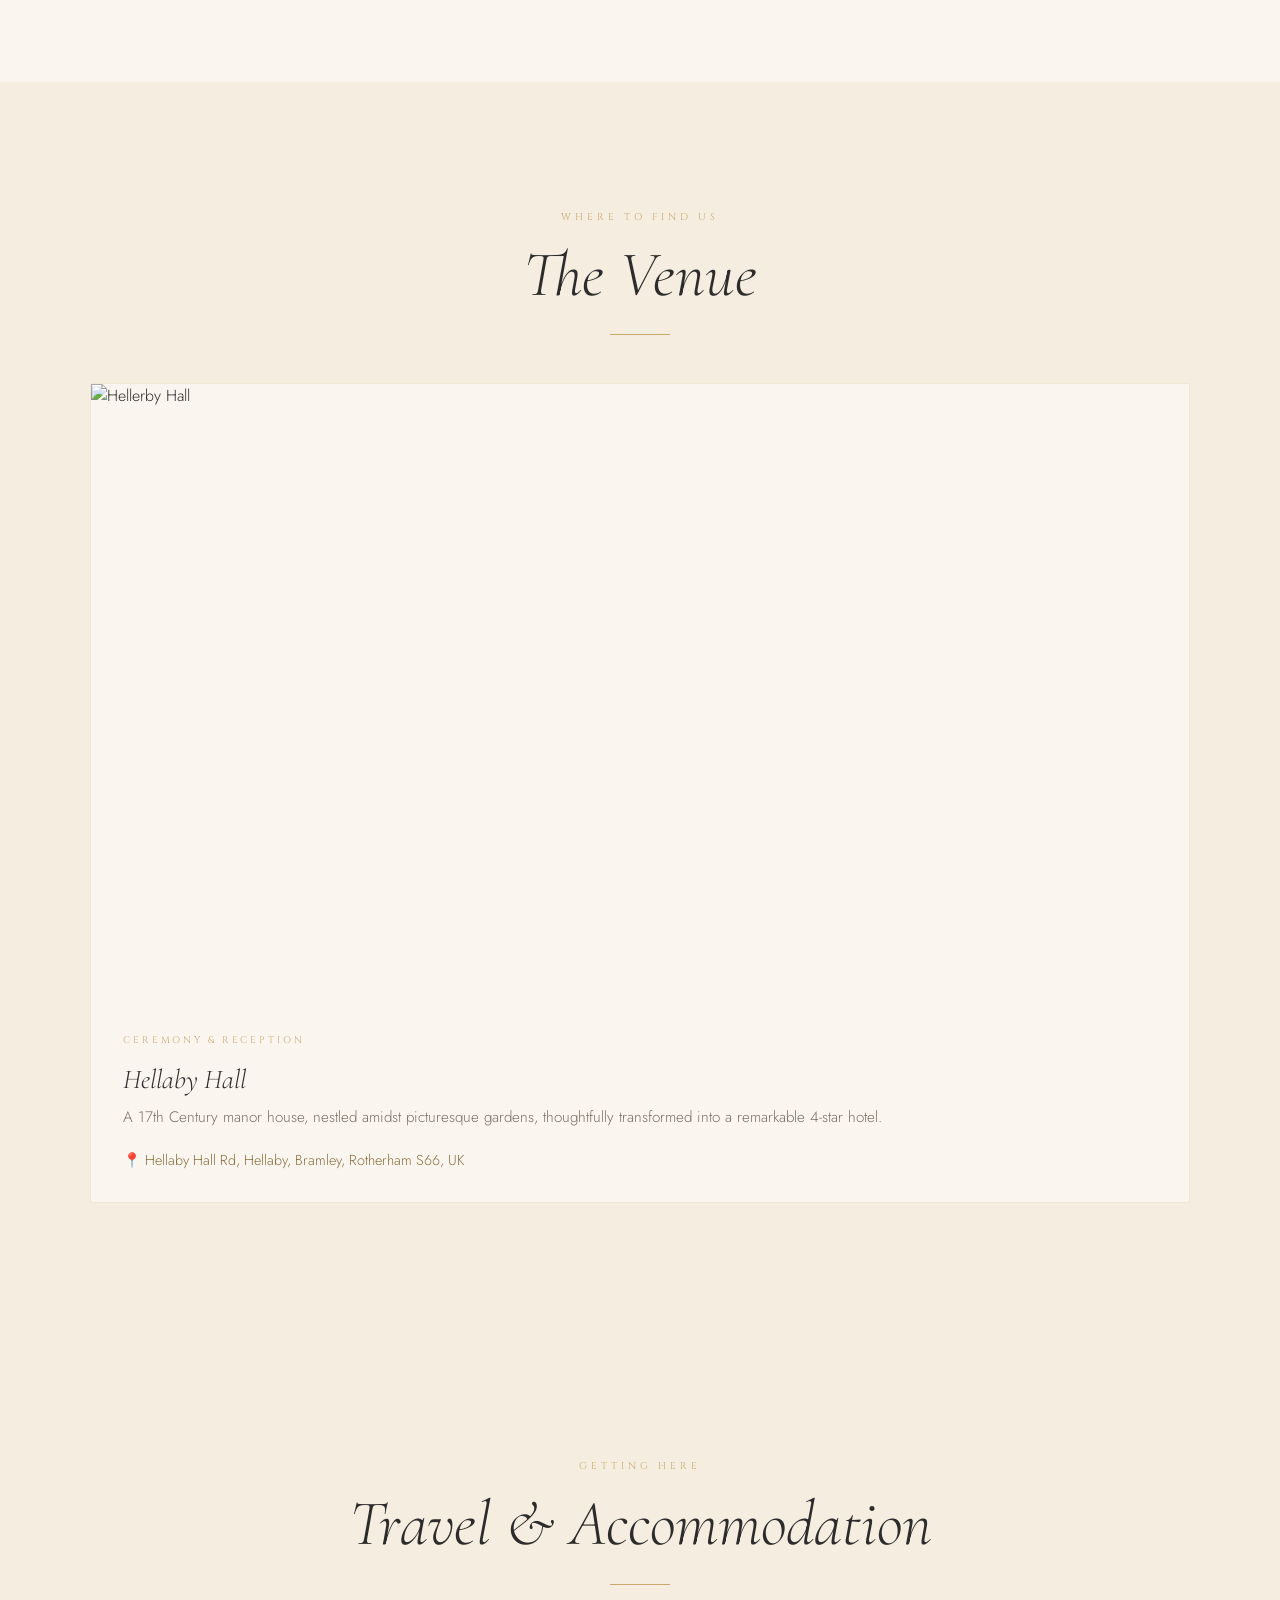
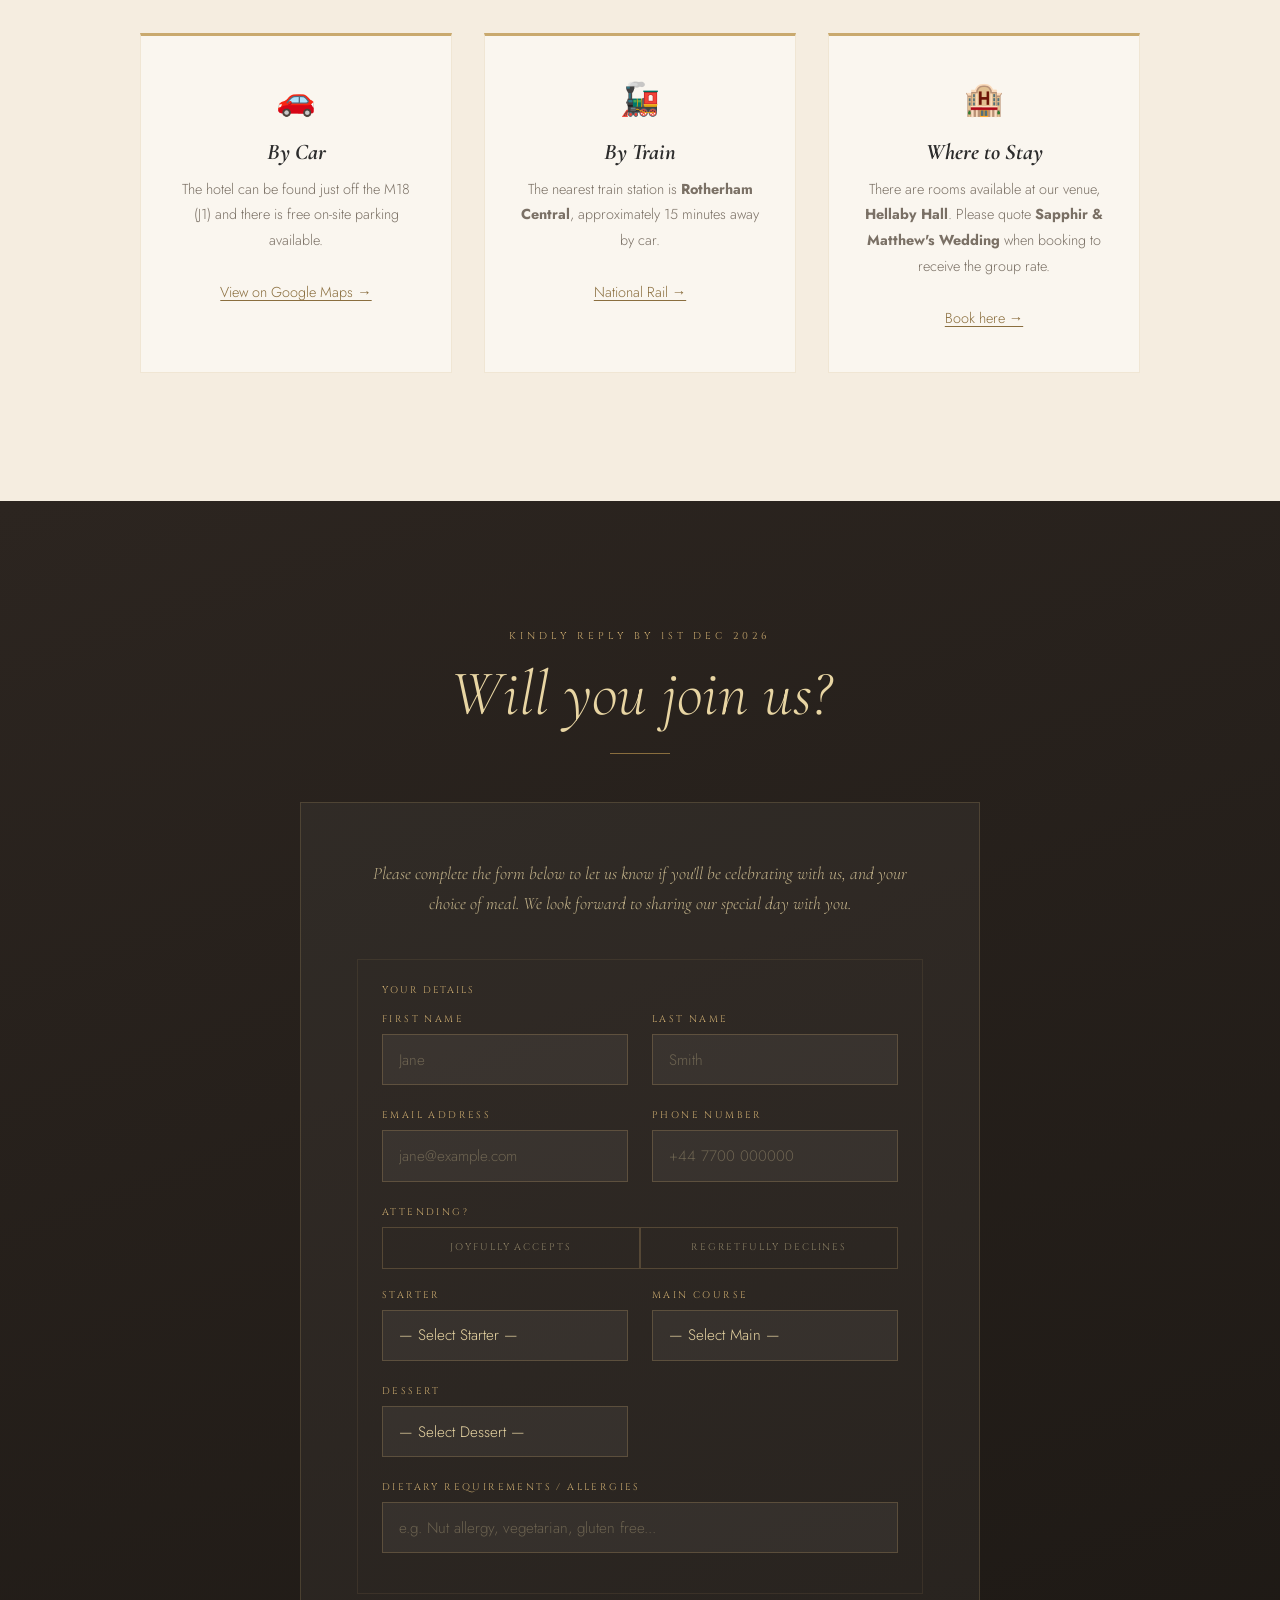
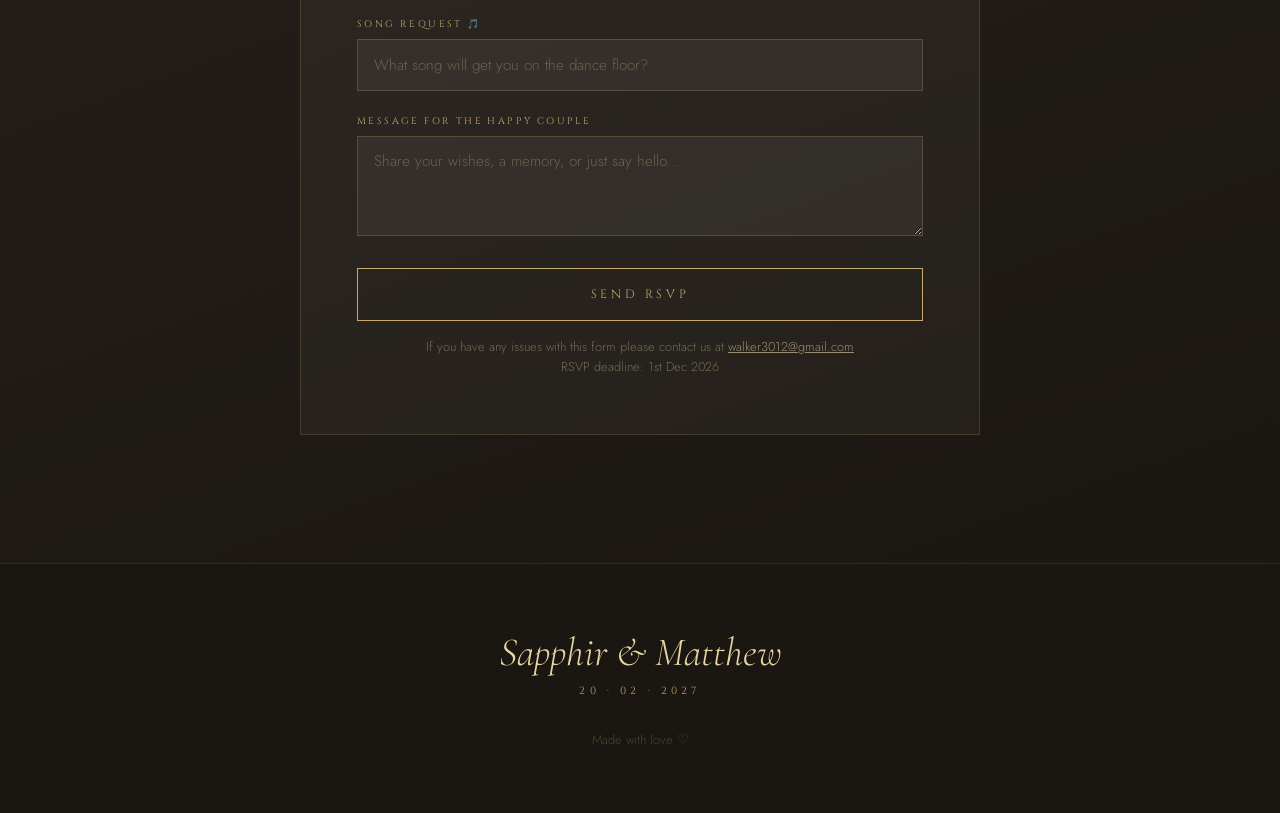
==== commit 50ea4568: "Update starter and dessert menu options Swap 'Cajun Chicken Thigh' for 'Ham Hock Terrine' and 'Trio " ====
--- a/index.html
+++ b/index.html
@@ -77,7 +77,7 @@
       <span class="icon"></span>
       <h3>Menu</h3>
       <p>There are two choices available for each course of the wedding breakfast.</p>
-      <p><strong>Starters:</strong> French Onion & Mascarpone Soup OR Cajun Chicken Thigh</p>
+      <p><strong>Starters:</strong> French Onion & Mascarpone Soup OR Ham Hock Terrine</p>
       <p><strong>Main Courses:</strong> Slow-Roasted Beef Shin with Potato Rosti and Seasonal Veg OR Roast Chicken with Seasonal Veg and Yorkshire Pudding</p>
       <p><strong>Desserts:</strong> Sticky Toffee Pudding OR Lemon Tarte with Raspberry Sorbet</p>
     </div>
@@ -284,7 +284,7 @@
               <select id="starter_1" name="guest_1_starter">
                 <option value="">— Select Starter —</option>
                 <option value="Soup">French Onion & Mascarpone Soup</option>
-                <option value="Prawn">Cajun Chicken Thigh</option>
+                <option value="Prawn">Ham Hock Terrine</option>
               </select>
             </div>
             <div class="form-group">
@@ -300,7 +300,7 @@
               <select id="dessert_1" name="guest_1_dessert">
                 <option value="">— Select Dessert —</option>
                 <option value="Sticky Toffe Pudding">Sticky Toffee Pudding</option>
-                <option value="Trio of Desserts">Trio of Desserts</option>
+                <option value="Lemon Tarte with Raspberry Sorbet">Lemon Tarte with Raspberry Sorbet</option>
               </select>
             </div>
           </div>
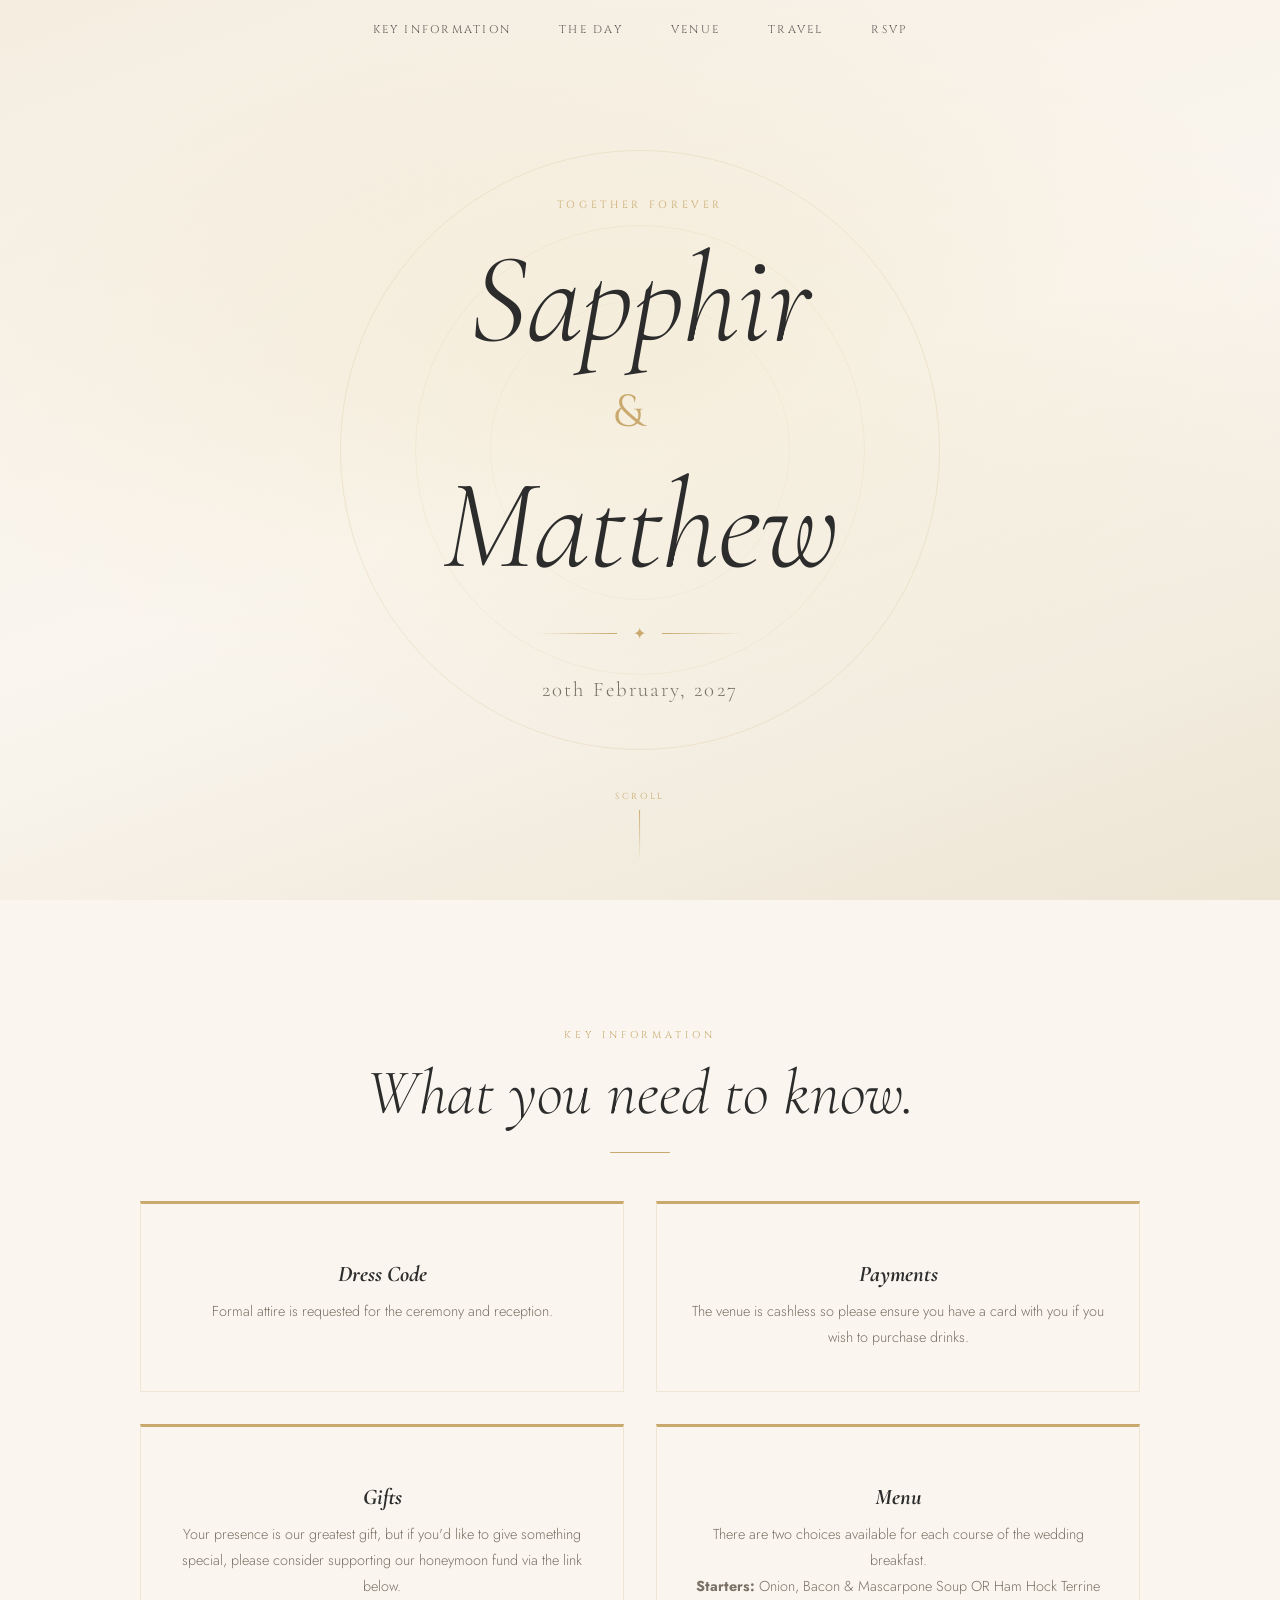
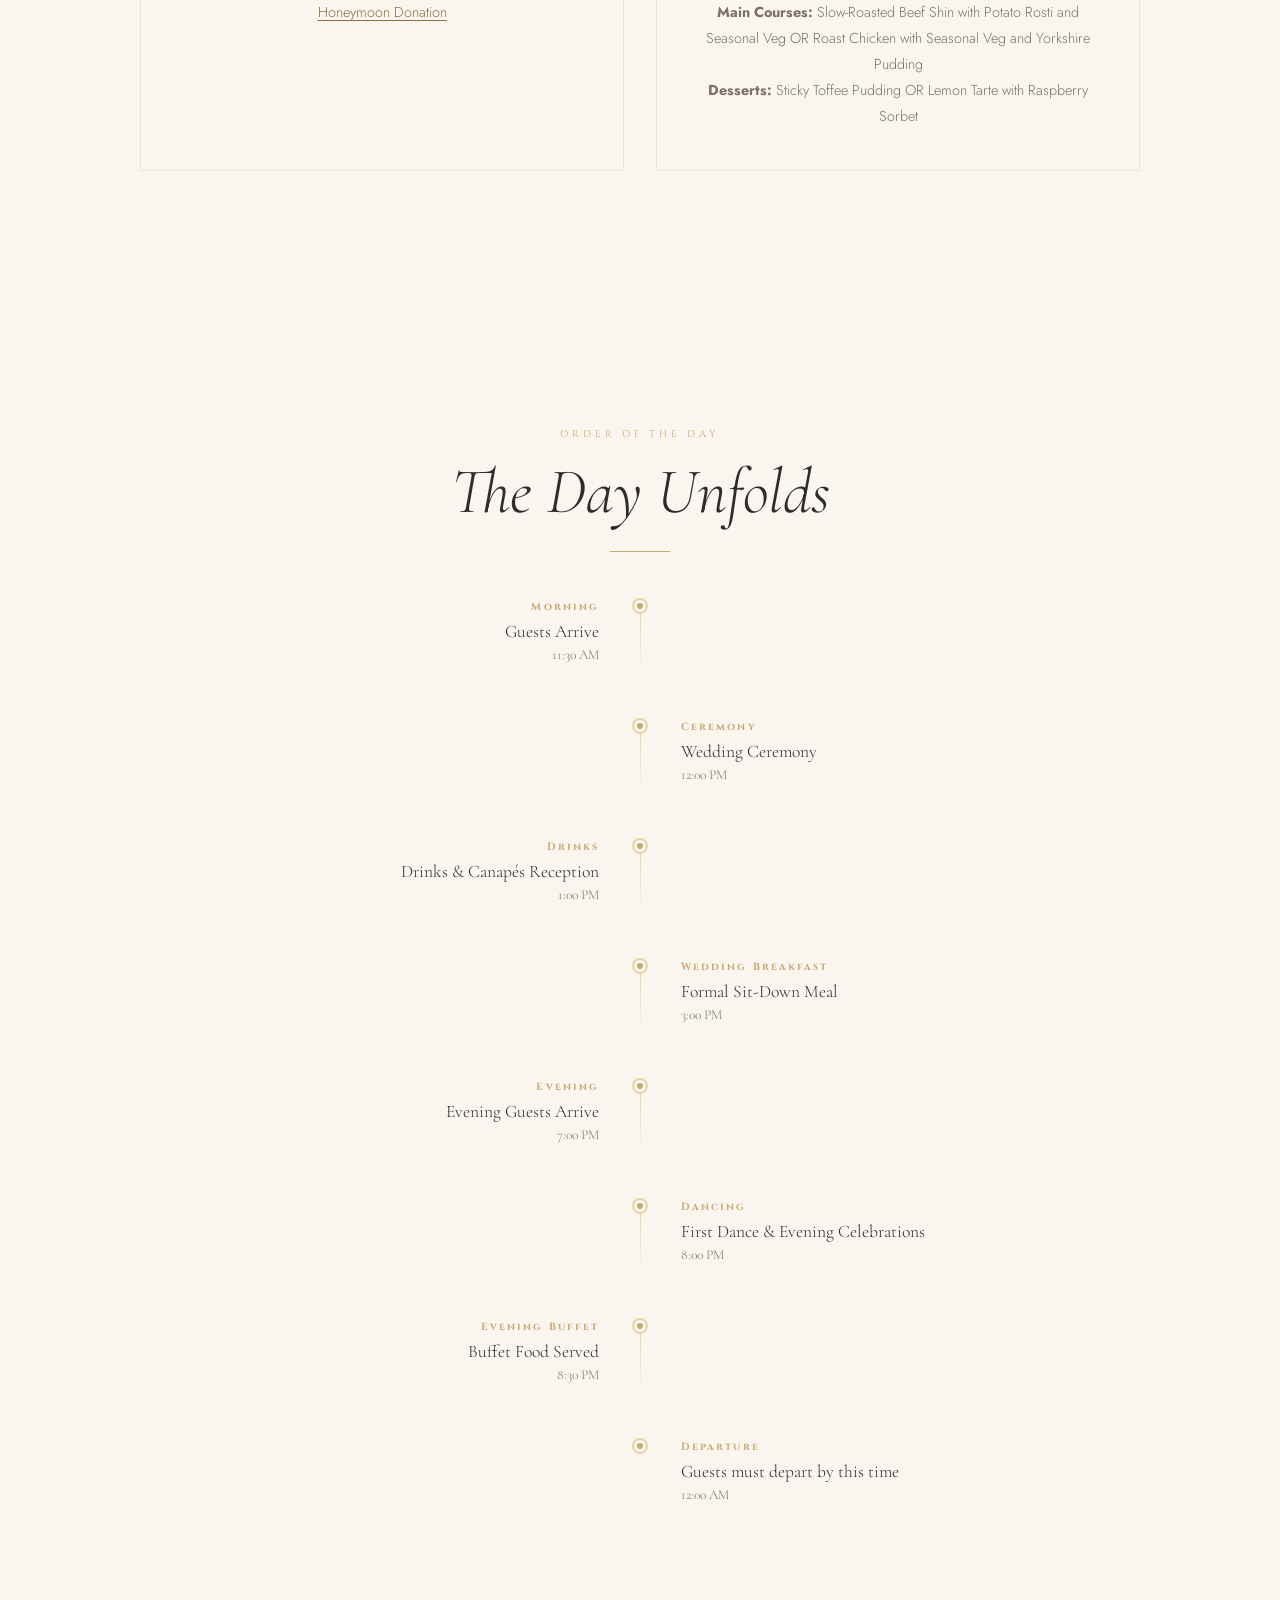
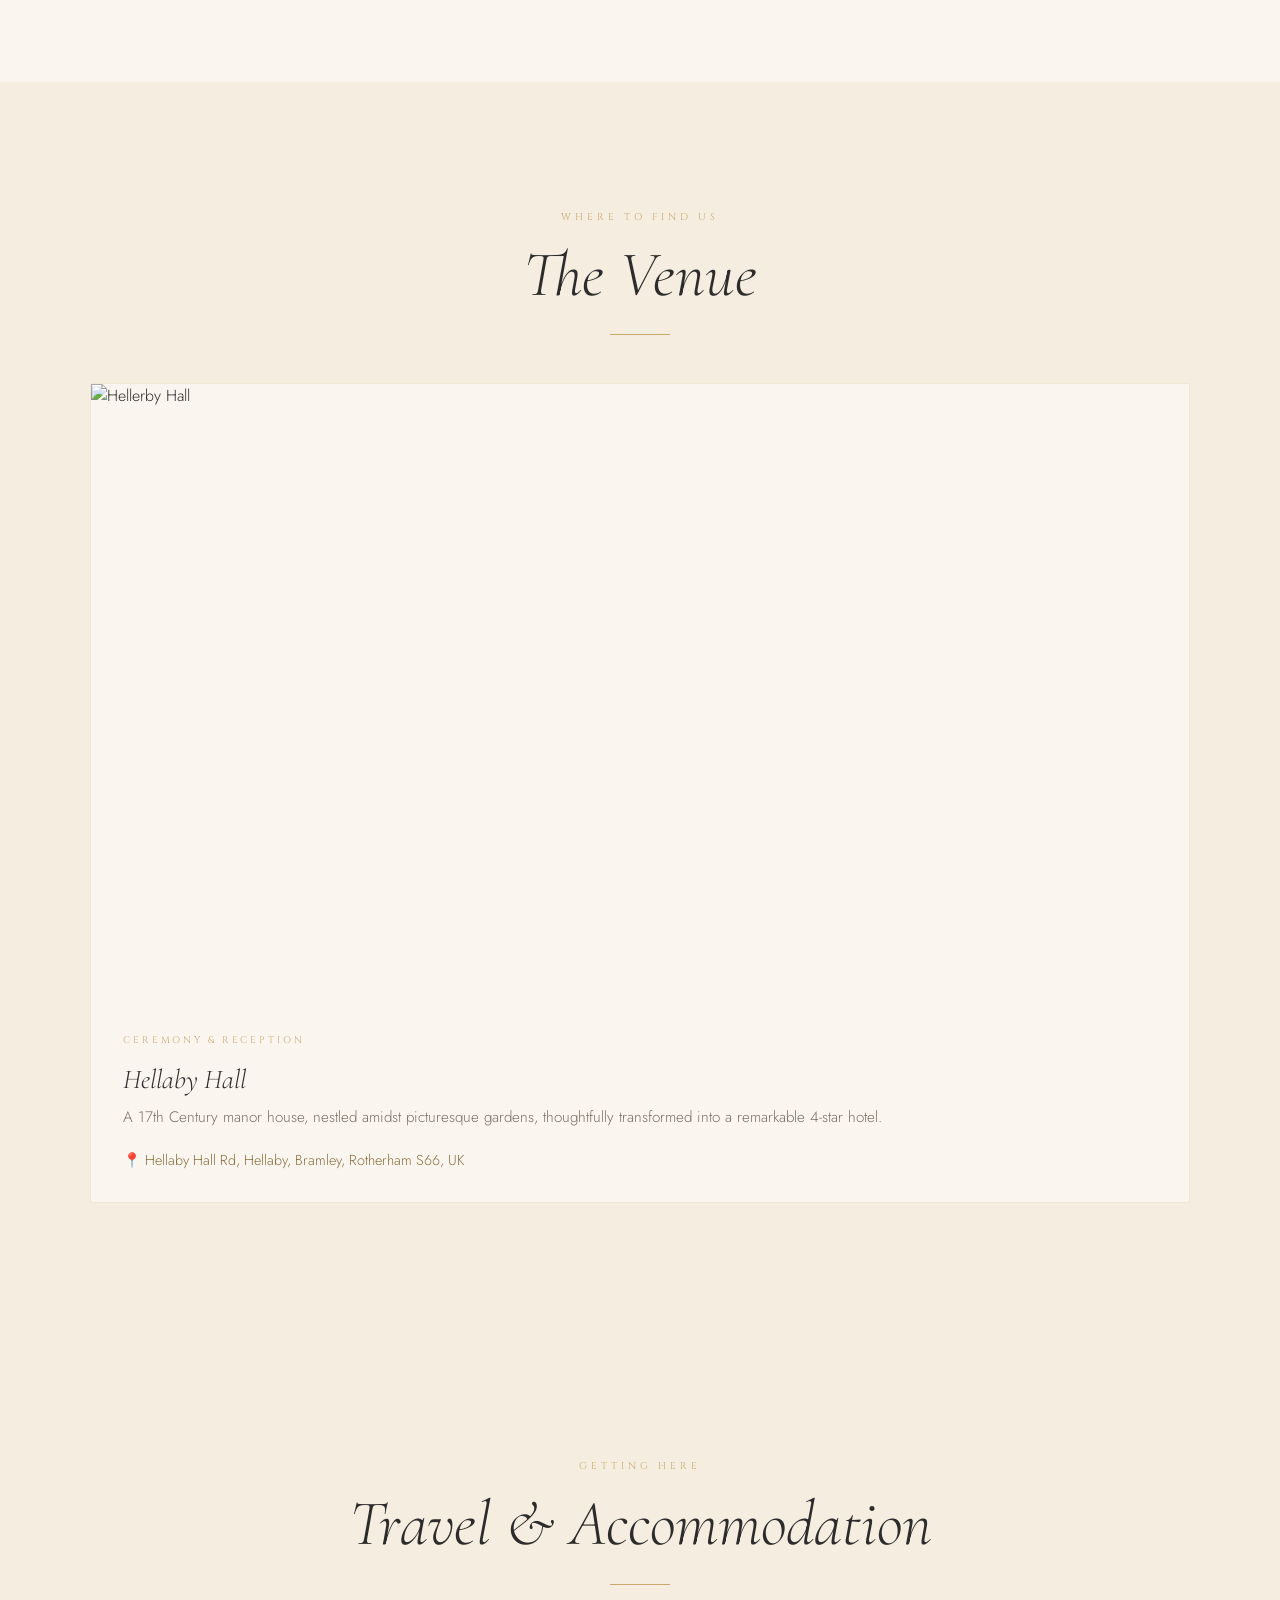
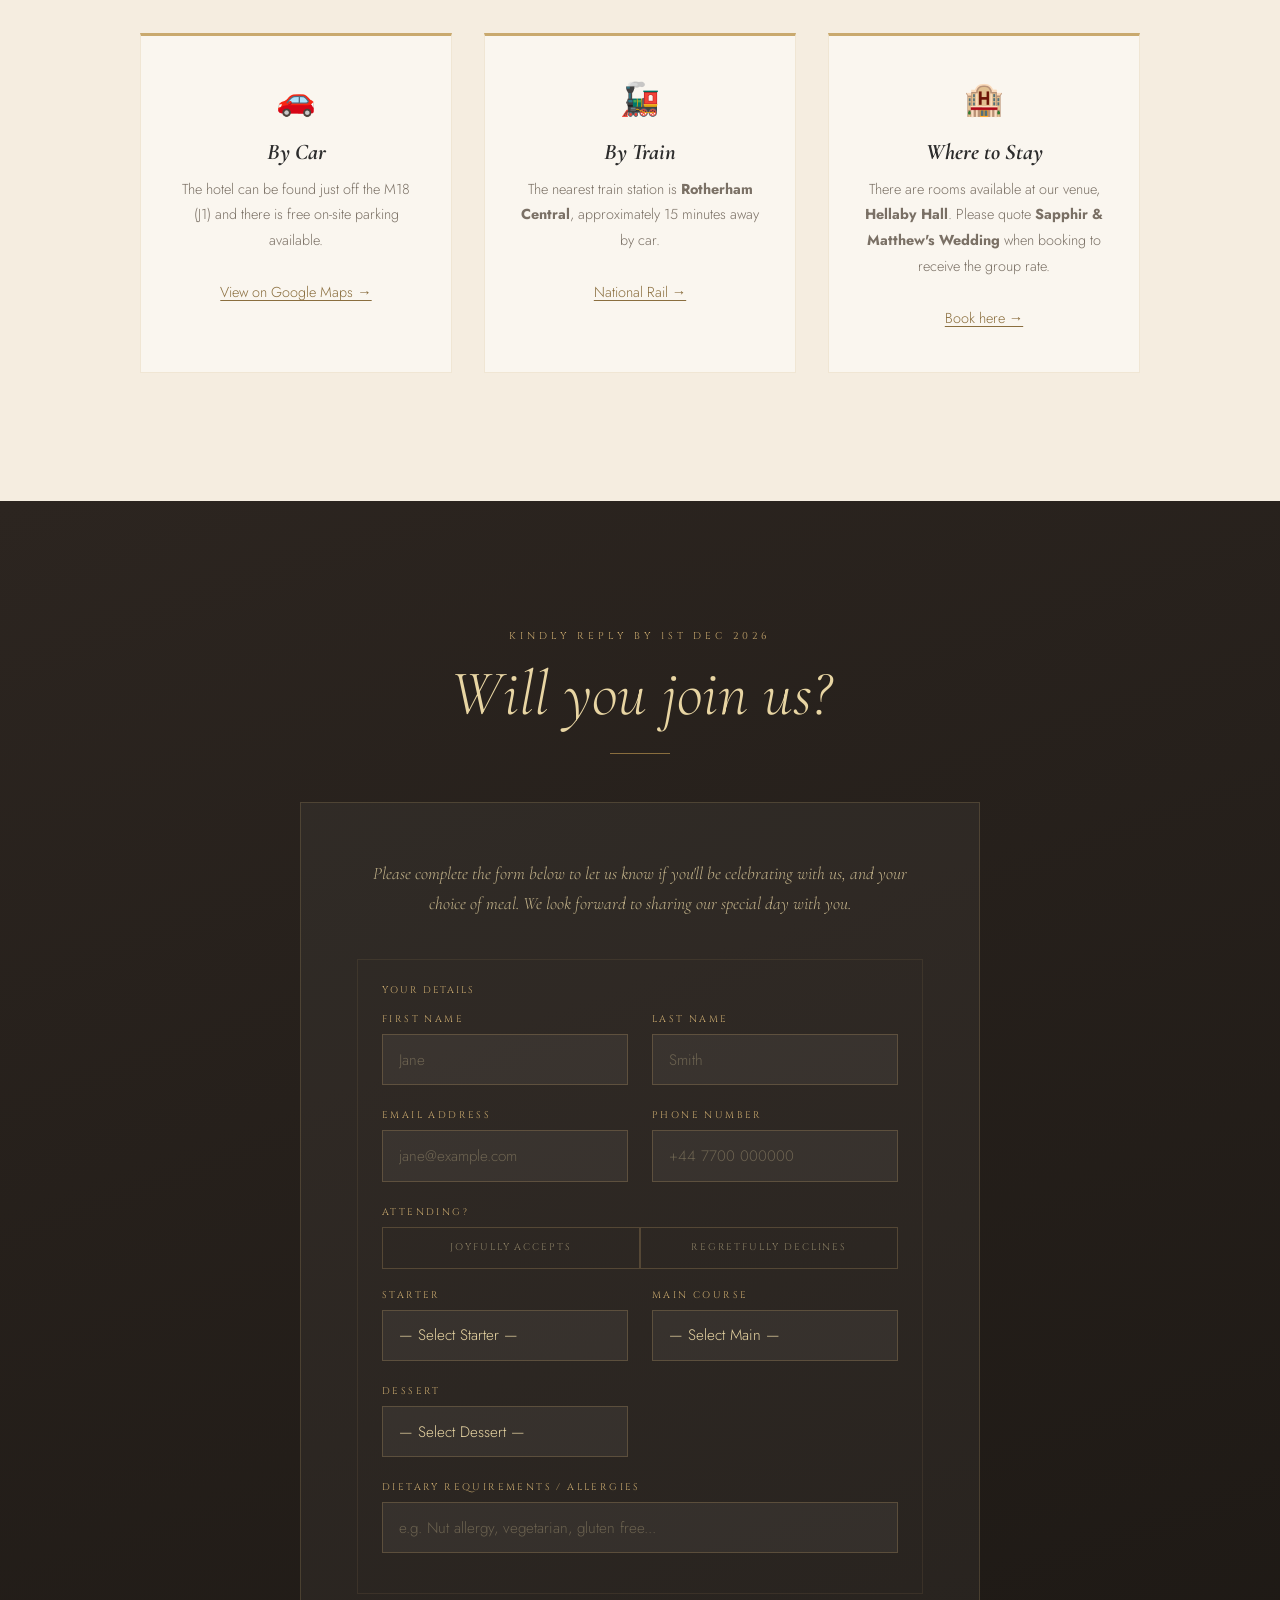
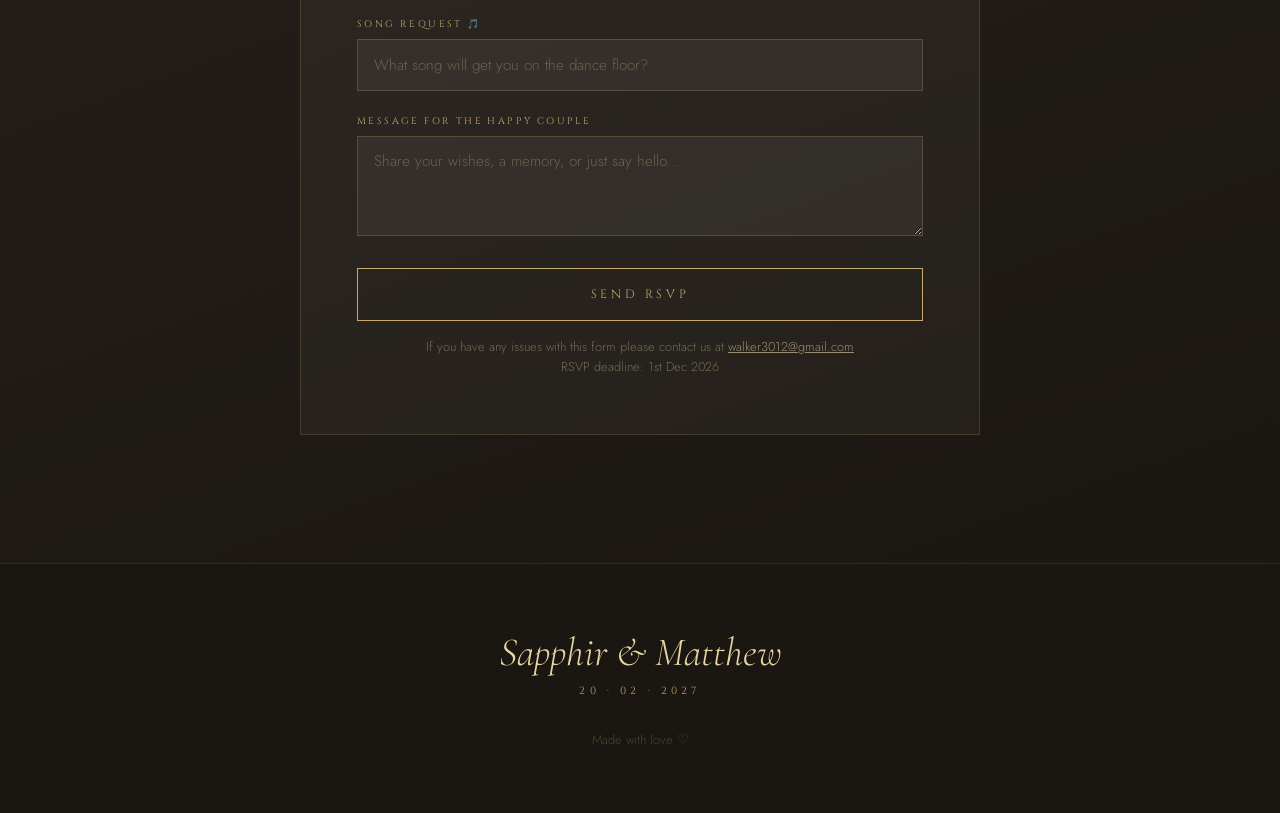
==== commit cac6ea00: "Rename starter to Onion, Bacon & Mascarpone Soup Correct the starter name from French Onion & Mascar" ====
--- a/index.html
+++ b/index.html
@@ -77,7 +77,7 @@
       <span class="icon"></span>
       <h3>Menu</h3>
       <p>There are two choices available for each course of the wedding breakfast.</p>
-      <p><strong>Starters:</strong> French Onion & Mascarpone Soup OR Ham Hock Terrine</p>
+      <p><strong>Starters:</strong> Onion, Bacon & Mascarpone Soup OR Ham Hock Terrine</p>
       <p><strong>Main Courses:</strong> Slow-Roasted Beef Shin with Potato Rosti and Seasonal Veg OR Roast Chicken with Seasonal Veg and Yorkshire Pudding</p>
       <p><strong>Desserts:</strong> Sticky Toffee Pudding OR Lemon Tarte with Raspberry Sorbet</p>
     </div>
@@ -283,8 +283,8 @@
               <label for="starter_1">Starter</label>
               <select id="starter_1" name="guest_1_starter">
                 <option value="">— Select Starter —</option>
-                <option value="Soup">French Onion & Mascarpone Soup</option>
-                <option value="Prawn">Ham Hock Terrine</option>
+                <option value="Soup">Onion, Bacon & Mascarpone Soup</option>
+                <option value="Terrine">Ham Hock Terrine</option>
               </select>
             </div>
             <div class="form-group">
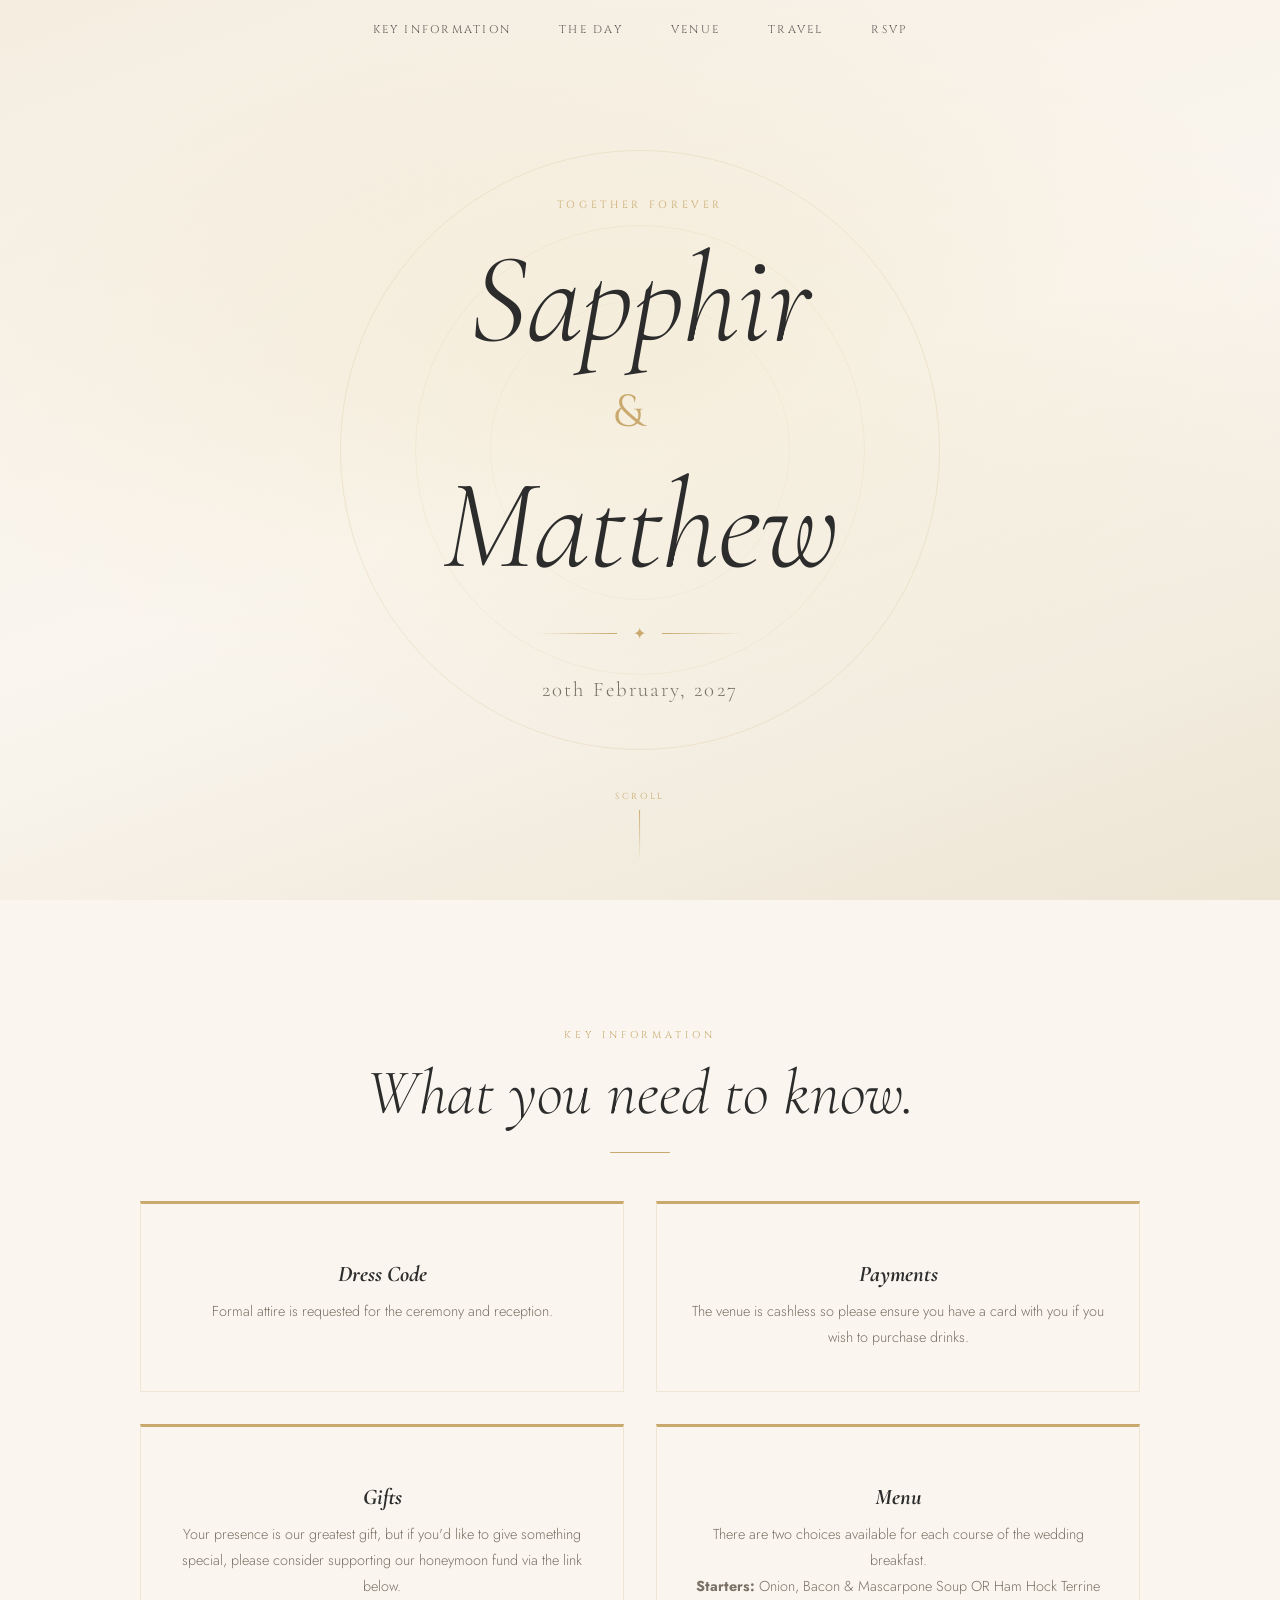
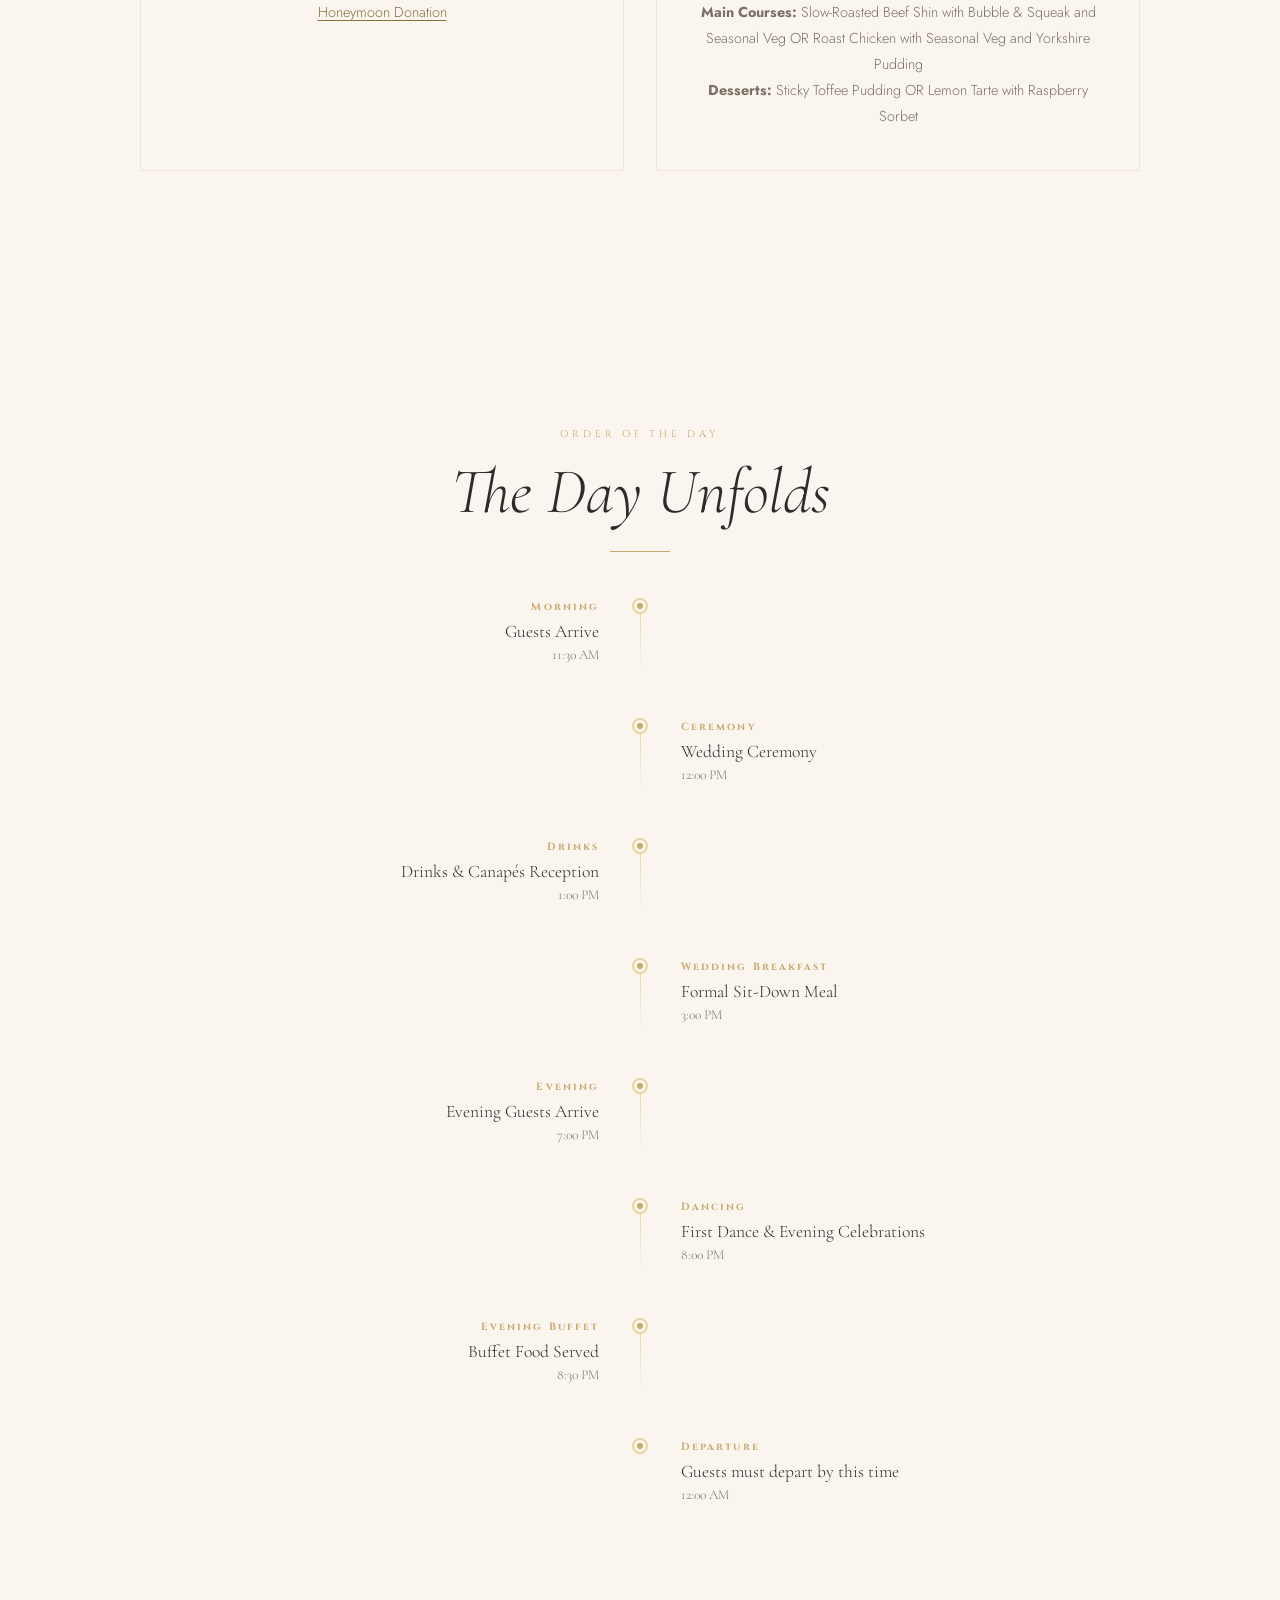
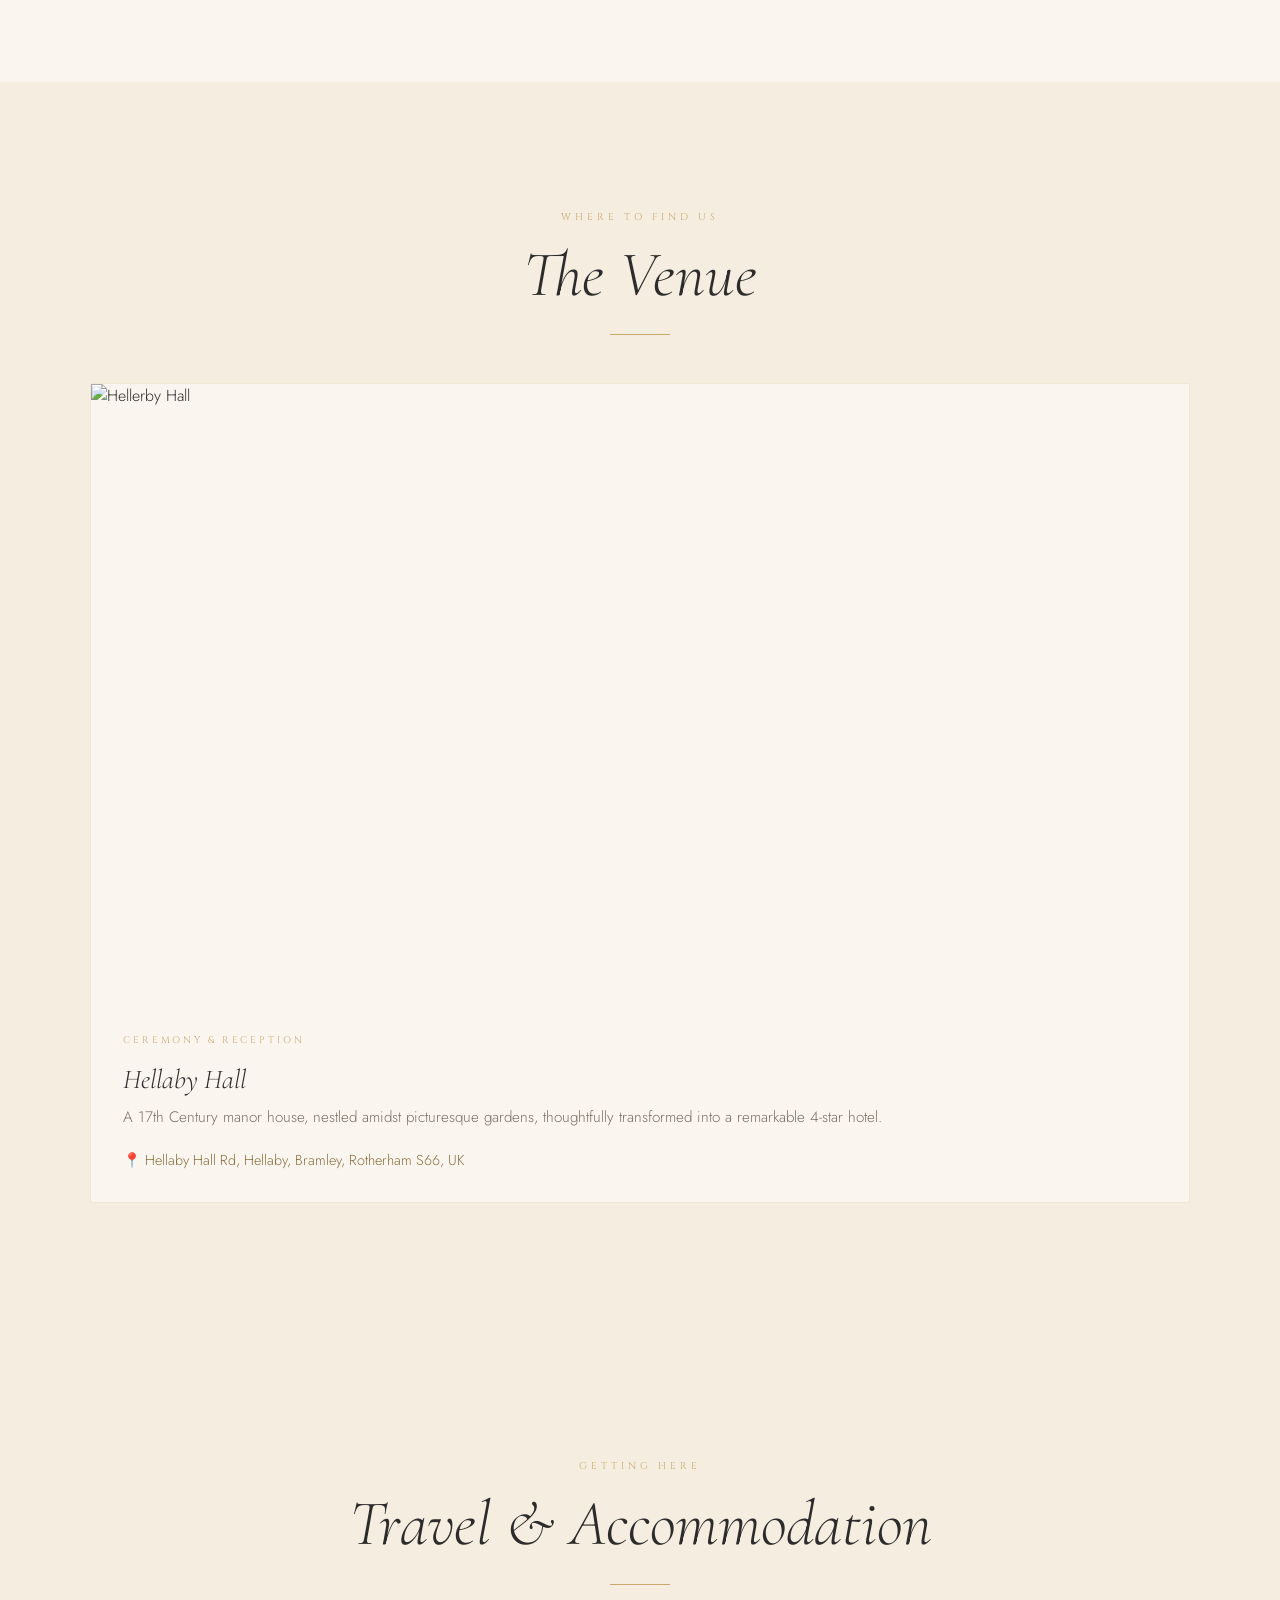
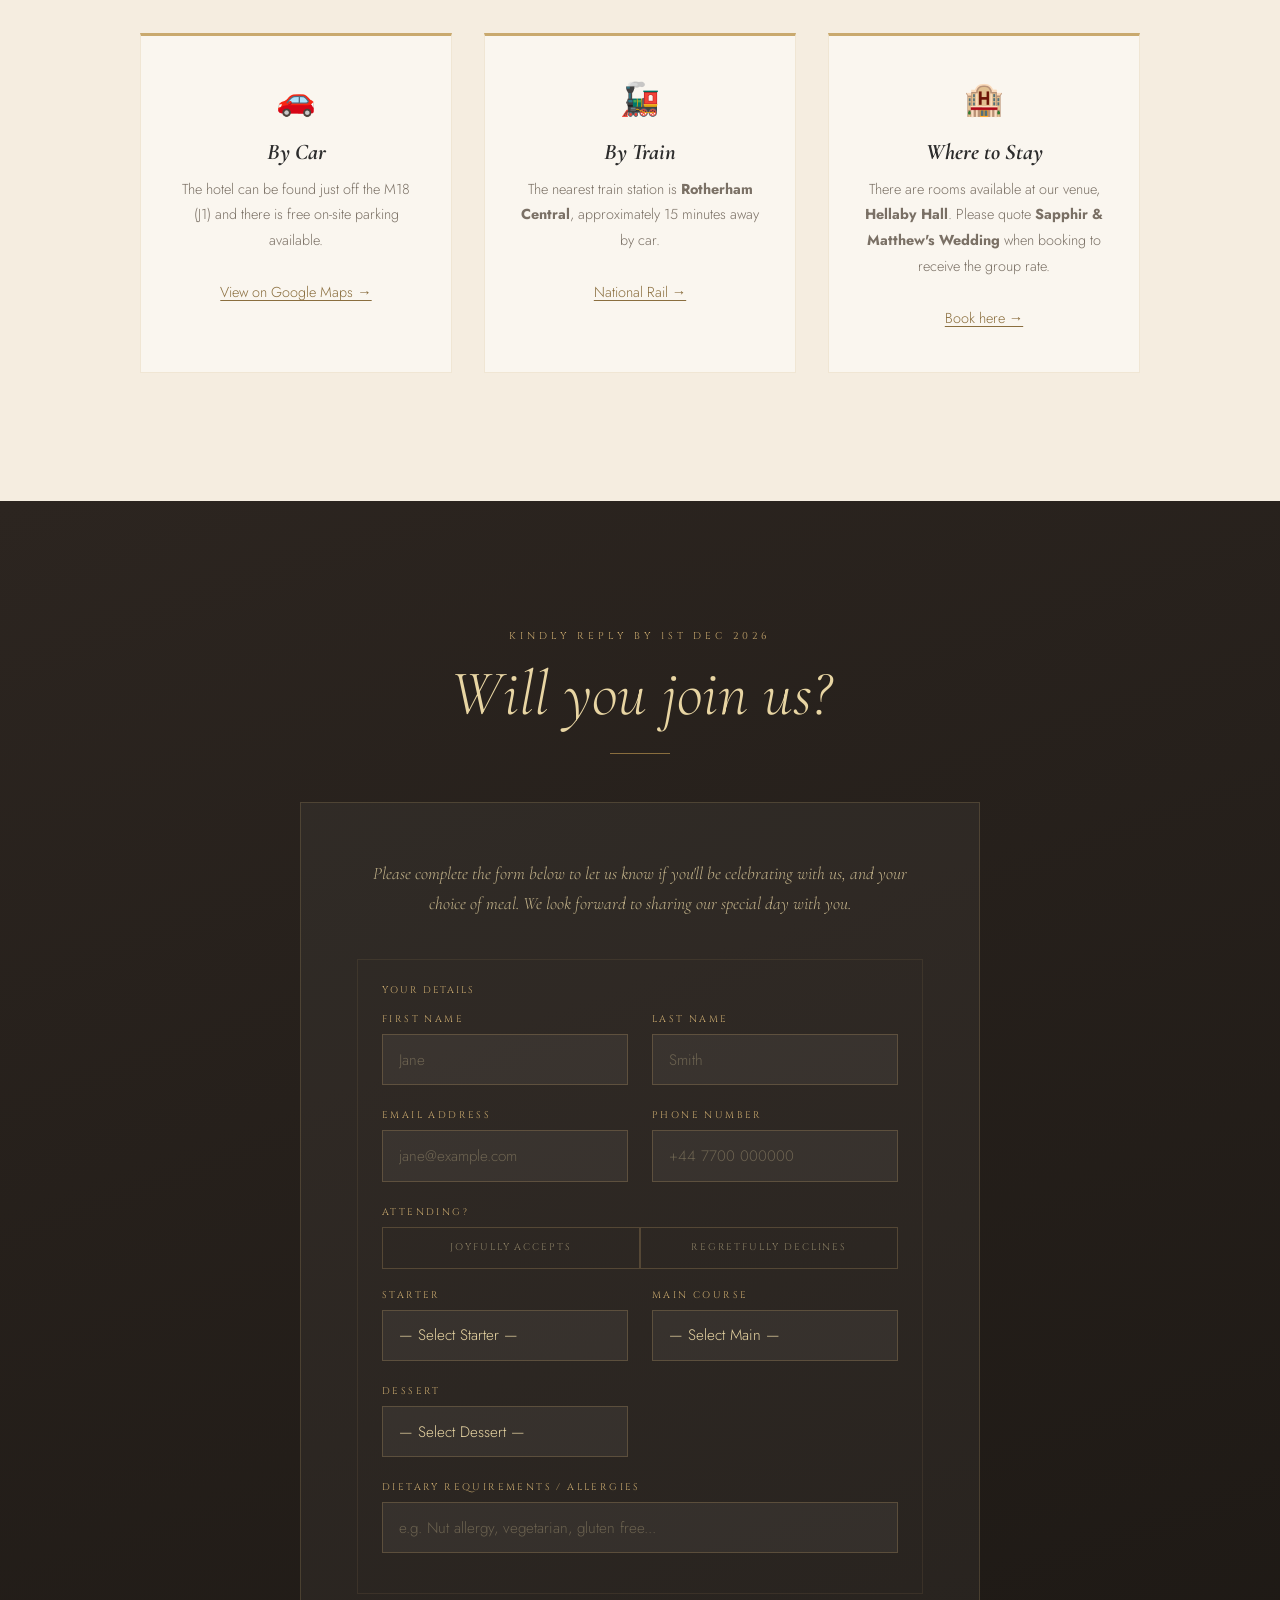
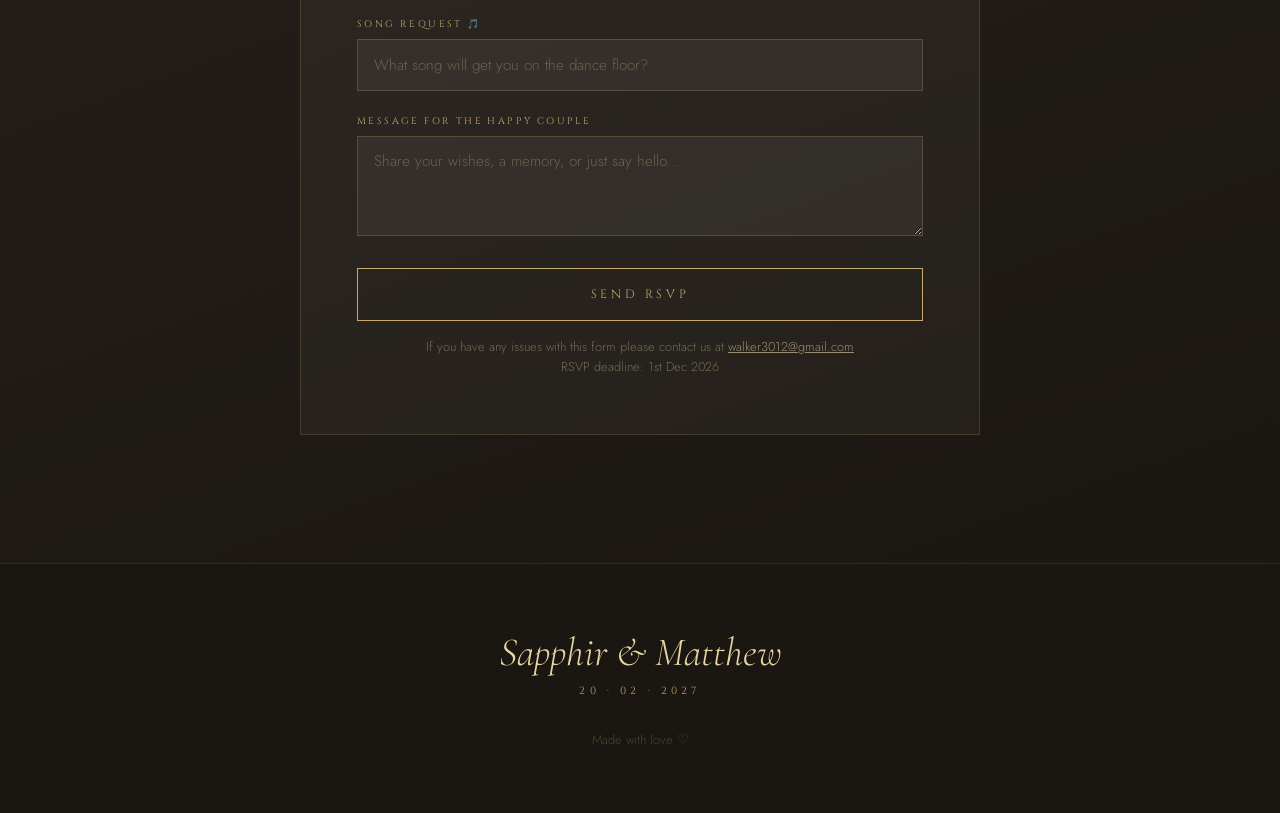
==== commit bb60e9cd: "Update beef main to Bubble & Squeak Swap "Potato Rosti" for "Bubble & Squeak" in the Menu card, RSVP" ====
--- a/index.html
+++ b/index.html
@@ -78,7 +78,7 @@
       <h3>Menu</h3>
       <p>There are two choices available for each course of the wedding breakfast.</p>
       <p><strong>Starters:</strong> Onion, Bacon & Mascarpone Soup OR Ham Hock Terrine</p>
-      <p><strong>Main Courses:</strong> Slow-Roasted Beef Shin with Potato Rosti and Seasonal Veg OR Roast Chicken with Seasonal Veg and Yorkshire Pudding</p>
+      <p><strong>Main Courses:</strong> Slow-Roasted Beef Shin with Bubble & Squeak and Seasonal Veg OR Roast Chicken with Seasonal Veg and Yorkshire Pudding</p>
       <p><strong>Desserts:</strong> Sticky Toffee Pudding OR Lemon Tarte with Raspberry Sorbet</p>
     </div>
   </div>
@@ -291,7 +291,7 @@
               <label for="main_1">Main Course</label>
               <select id="main_1" name="guest_1_main">
                 <option value="">— Select Main —</option>
-                <option value="Beef">Slow-Roasted Beef Shin with Potato Rosti and Seasonal Veg</option>
+                <option value="Beef">Slow-Roasted Beef Shin with Bubble & Squeak and Seasonal Veg</option>
                 <option value="Chicken">Roast Chicken with Seasonal Veg and Yorkshire Pudding</option>
               </select>
             </div>
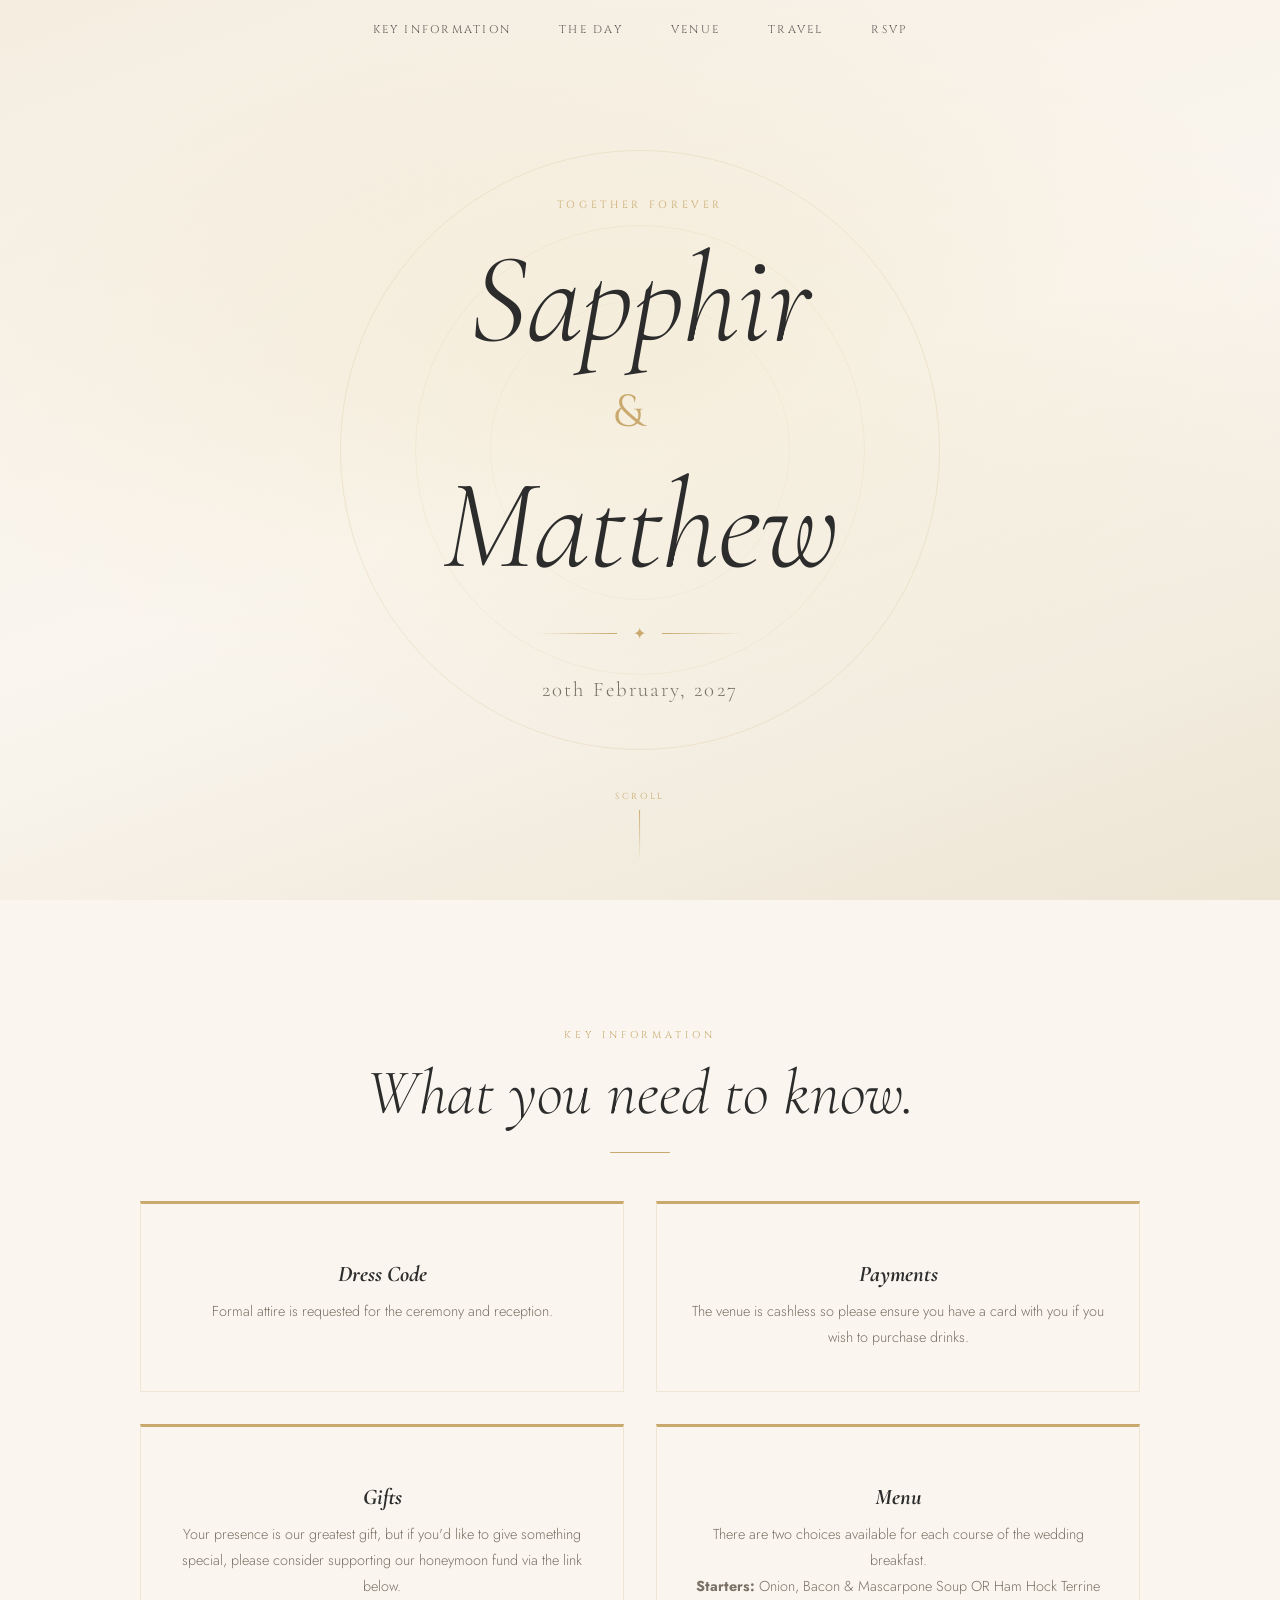
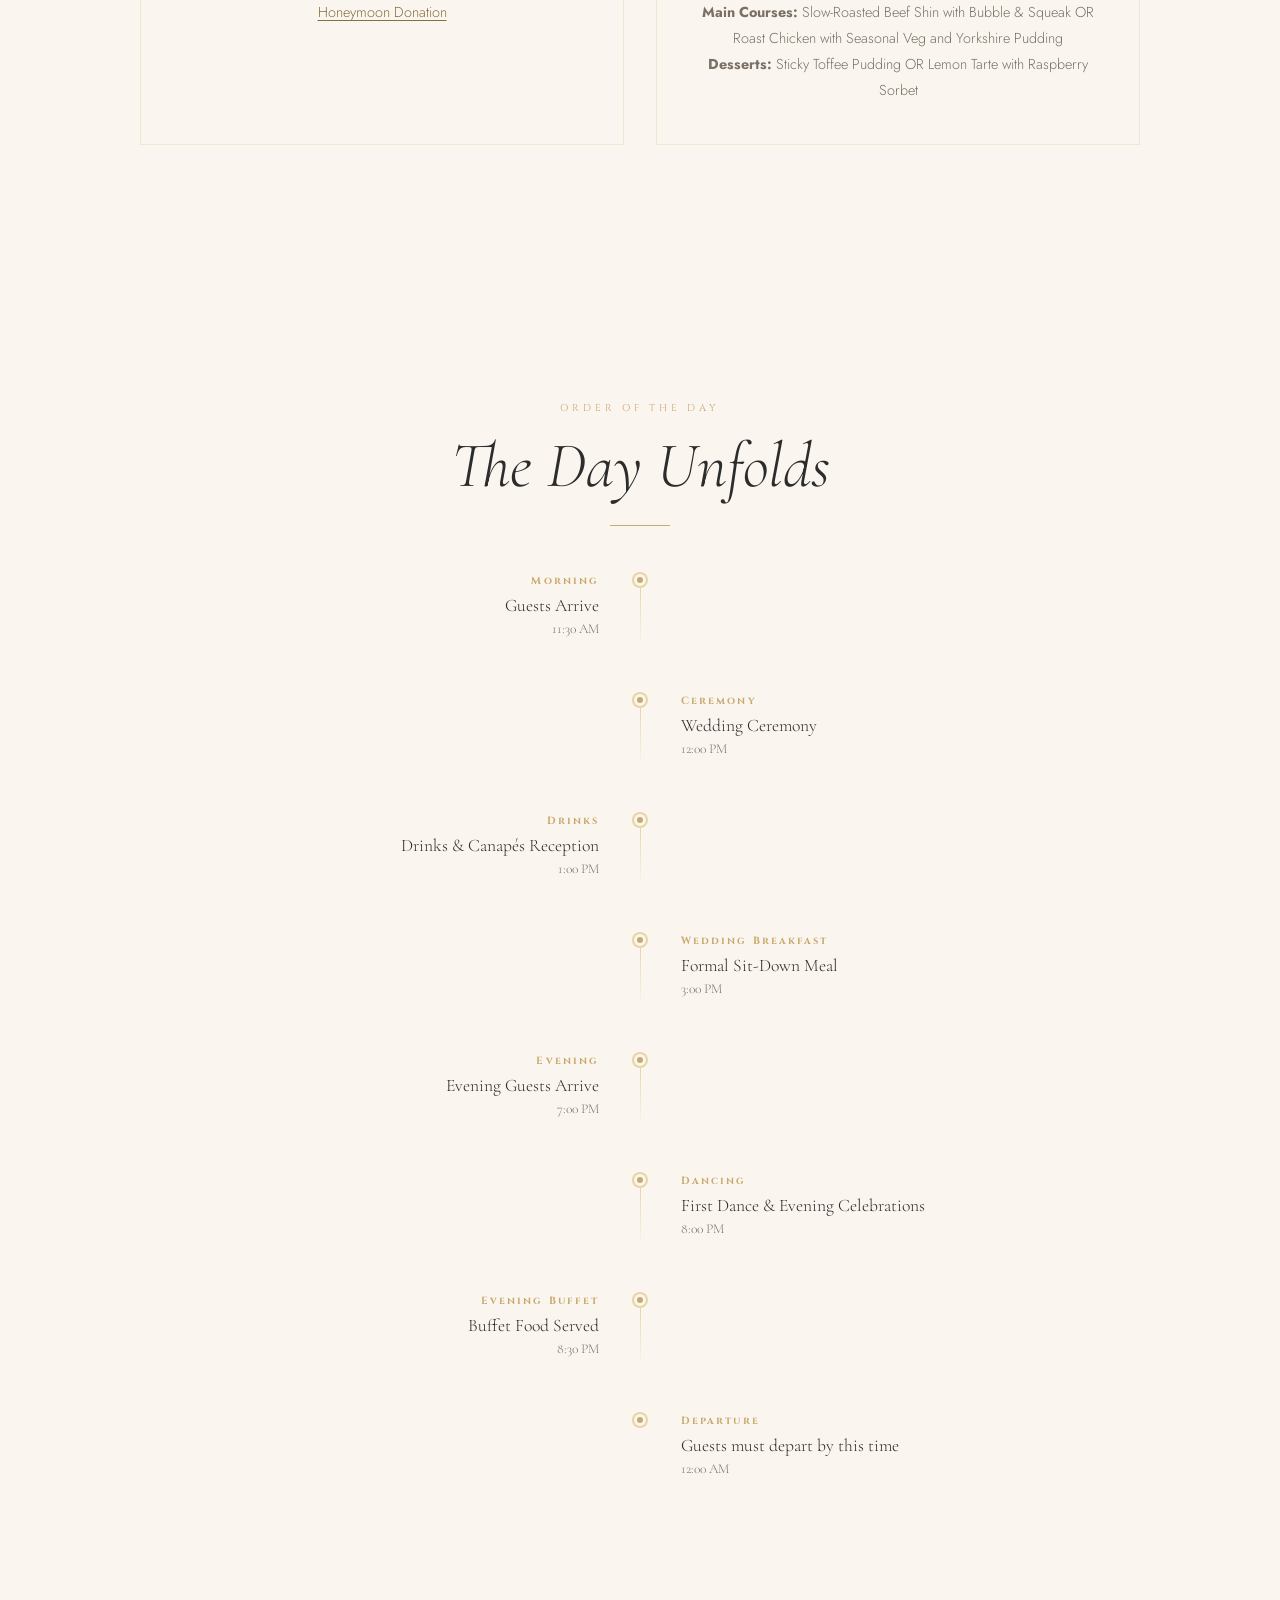
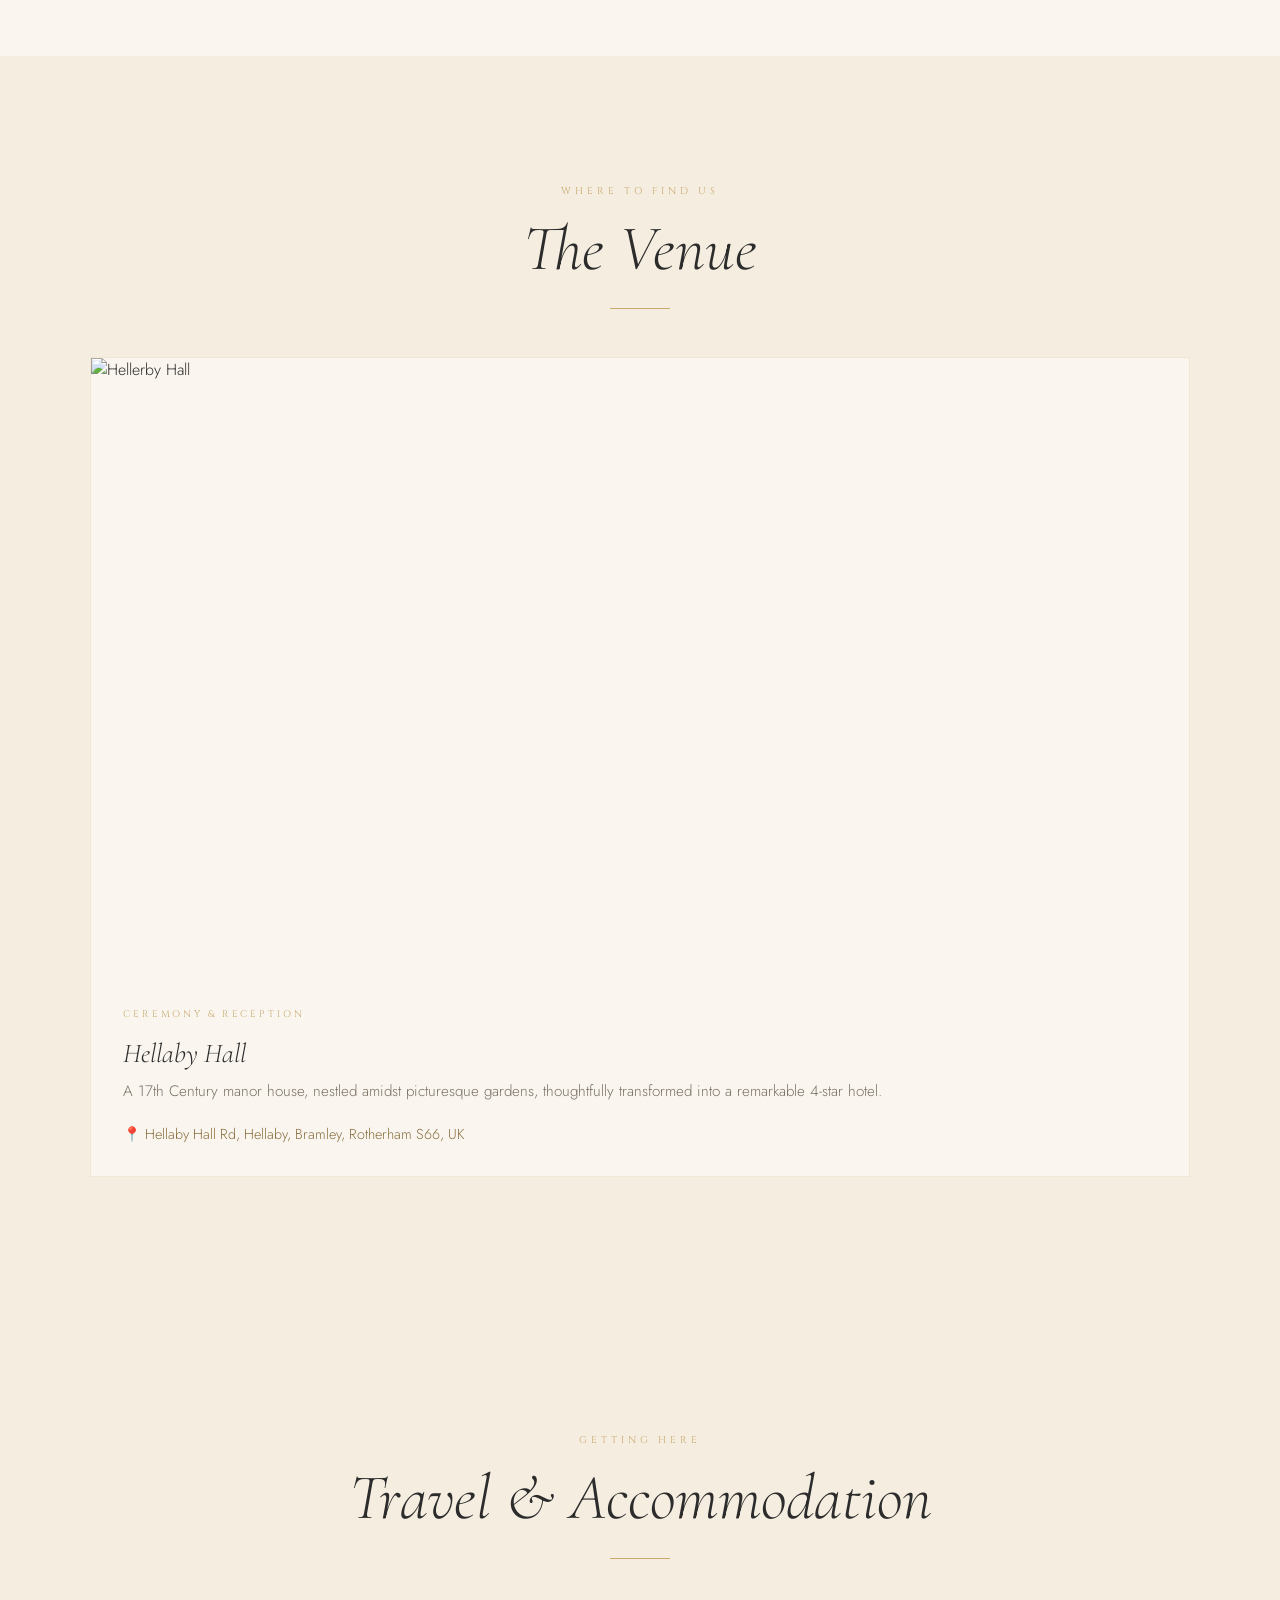
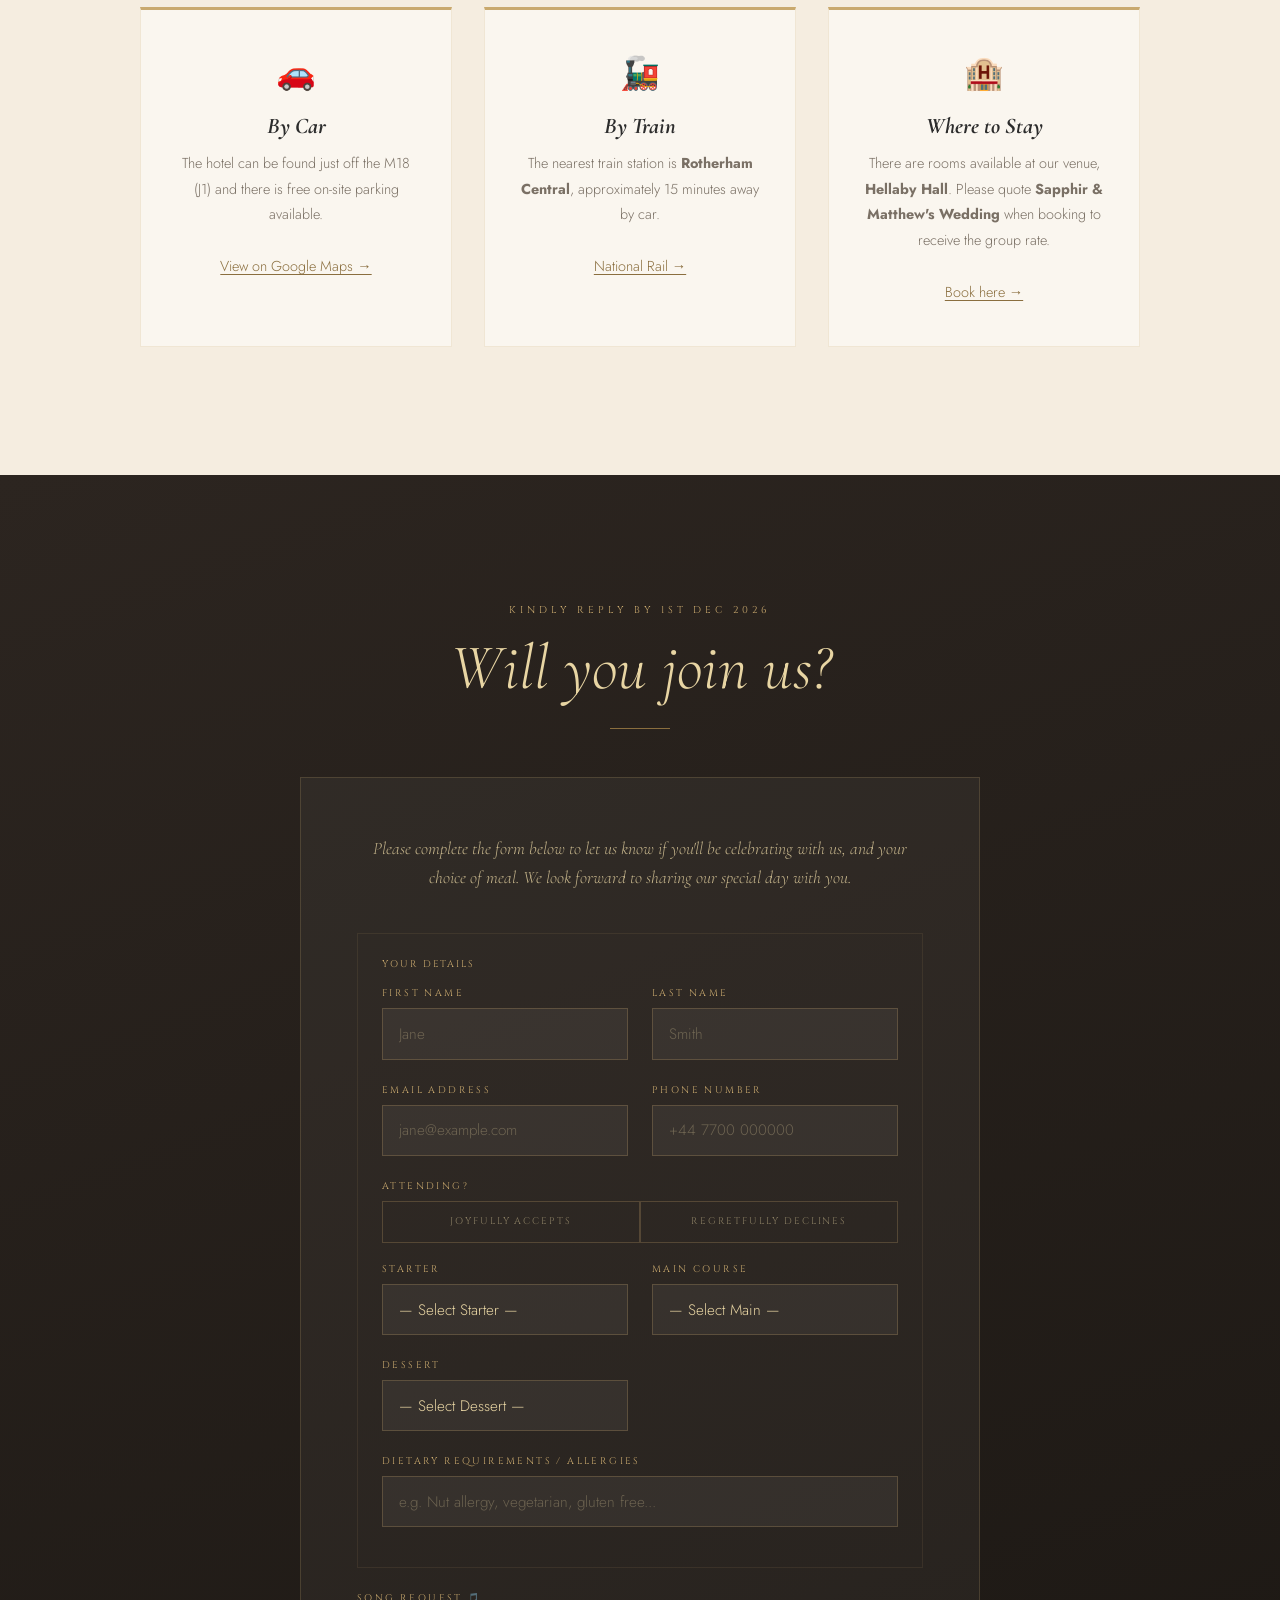
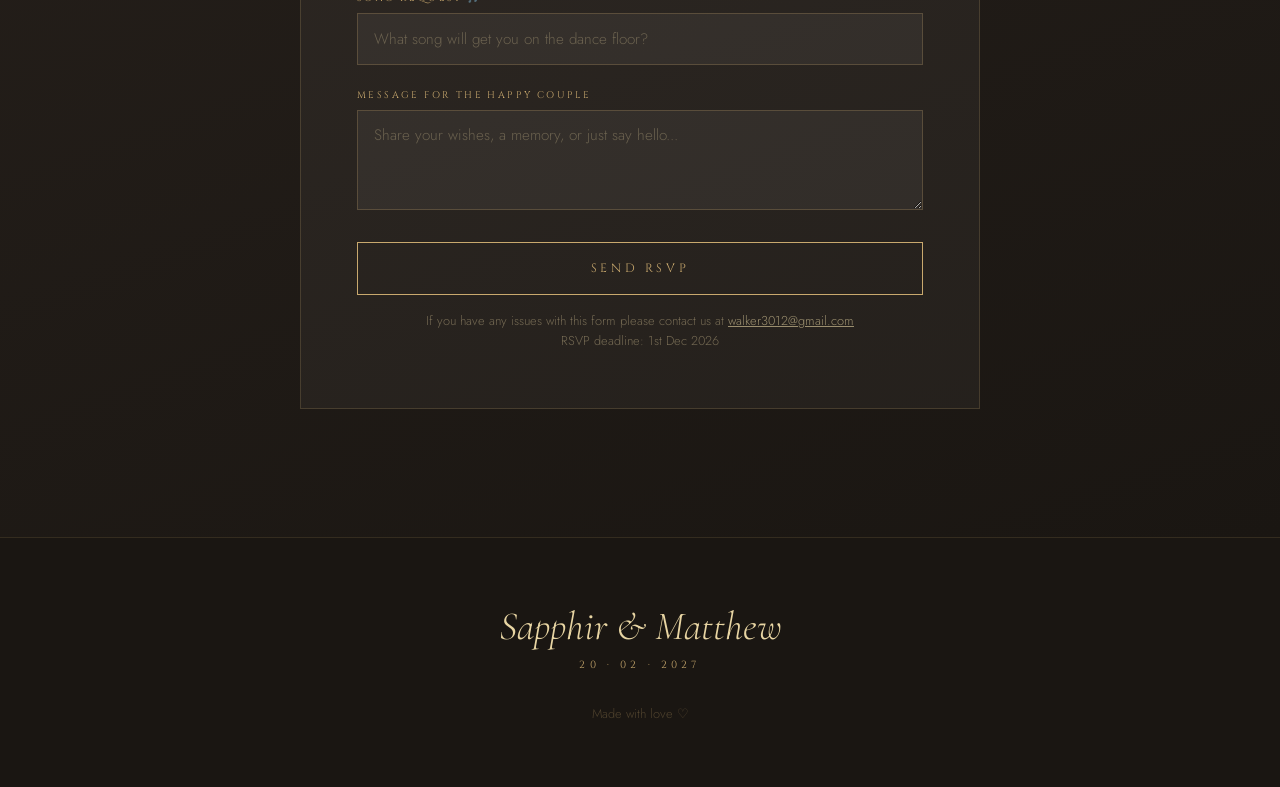
==== commit 074a236b: "Trim beef main text and hide meal fields on decline Drop "and Seasonal Veg" after "Bubble & Squeak" " ====
--- a/index.html
+++ b/index.html
@@ -78,7 +78,7 @@
       <h3>Menu</h3>
       <p>There are two choices available for each course of the wedding breakfast.</p>
       <p><strong>Starters:</strong> Onion, Bacon & Mascarpone Soup OR Ham Hock Terrine</p>
-      <p><strong>Main Courses:</strong> Slow-Roasted Beef Shin with Bubble & Squeak and Seasonal Veg OR Roast Chicken with Seasonal Veg and Yorkshire Pudding</p>
+      <p><strong>Main Courses:</strong> Slow-Roasted Beef Shin with Bubble & Squeak OR Roast Chicken with Seasonal Veg and Yorkshire Pudding</p>
       <p><strong>Desserts:</strong> Sticky Toffee Pudding OR Lemon Tarte with Raspberry Sorbet</p>
     </div>
   </div>
@@ -278,36 +278,38 @@
             </div>
           </div>
 
-          <div class="form-row" id="meal-section-1">
-            <div class="form-group">
-              <label for="starter_1">Starter</label>
-              <select id="starter_1" name="guest_1_starter">
-                <option value="">— Select Starter —</option>
-                <option value="Soup">Onion, Bacon & Mascarpone Soup</option>
-                <option value="Terrine">Ham Hock Terrine</option>
-              </select>
-            </div>
-            <div class="form-group">
-              <label for="main_1">Main Course</label>
-              <select id="main_1" name="guest_1_main">
-                <option value="">— Select Main —</option>
-                <option value="Beef">Slow-Roasted Beef Shin with Bubble & Squeak and Seasonal Veg</option>
-                <option value="Chicken">Roast Chicken with Seasonal Veg and Yorkshire Pudding</option>
-              </select>
-            </div>
-            <div class="form-group">
-              <label for="dessert_1">Dessert</label>
-              <select id="dessert_1" name="guest_1_dessert">
-                <option value="">— Select Dessert —</option>
-                <option value="Sticky Toffe Pudding">Sticky Toffee Pudding</option>
-                <option value="Lemon Tarte with Raspberry Sorbet">Lemon Tarte with Raspberry Sorbet</option>
-              </select>
-            </div>
-          </div>
-
-          <div class="form-group" style="margin-bottom:1rem;">
-            <label for="dietary_1">Dietary Requirements / Allergies</label>
-            <input type="text" id="dietary_1" name="guest_1_dietary" placeholder="e.g. Nut allergy, vegetarian, gluten free..." />
+          <div id="meal-fields-1">
+            <div class="form-row" id="meal-section-1">
+              <div class="form-group">
+                <label for="starter_1">Starter</label>
+                <select id="starter_1" name="guest_1_starter">
+                  <option value="">— Select Starter —</option>
+                  <option value="Soup">Onion, Bacon & Mascarpone Soup</option>
+                  <option value="Terrine">Ham Hock Terrine</option>
+                </select>
+              </div>
+              <div class="form-group">
+                <label for="main_1">Main Course</label>
+                <select id="main_1" name="guest_1_main">
+                  <option value="">— Select Main —</option>
+                  <option value="Beef">Slow-Roasted Beef Shin with Bubble & Squeak</option>
+                  <option value="Chicken">Roast Chicken with Seasonal Veg and Yorkshire Pudding</option>
+                </select>
+              </div>
+              <div class="form-group">
+                <label for="dessert_1">Dessert</label>
+                <select id="dessert_1" name="guest_1_dessert">
+                  <option value="">— Select Dessert —</option>
+                  <option value="Sticky Toffe Pudding">Sticky Toffee Pudding</option>
+                  <option value="Lemon Tarte with Raspberry Sorbet">Lemon Tarte with Raspberry Sorbet</option>
+                </select>
+              </div>
+            </div>
+
+            <div class="form-group" style="margin-bottom:1rem;">
+              <label for="dietary_1">Dietary Requirements / Allergies</label>
+              <input type="text" id="dietary_1" name="guest_1_dietary" placeholder="e.g. Nut allergy, vegetarian, gluten free..." />
+            </div>
           </div>
         </div>
       </div>
